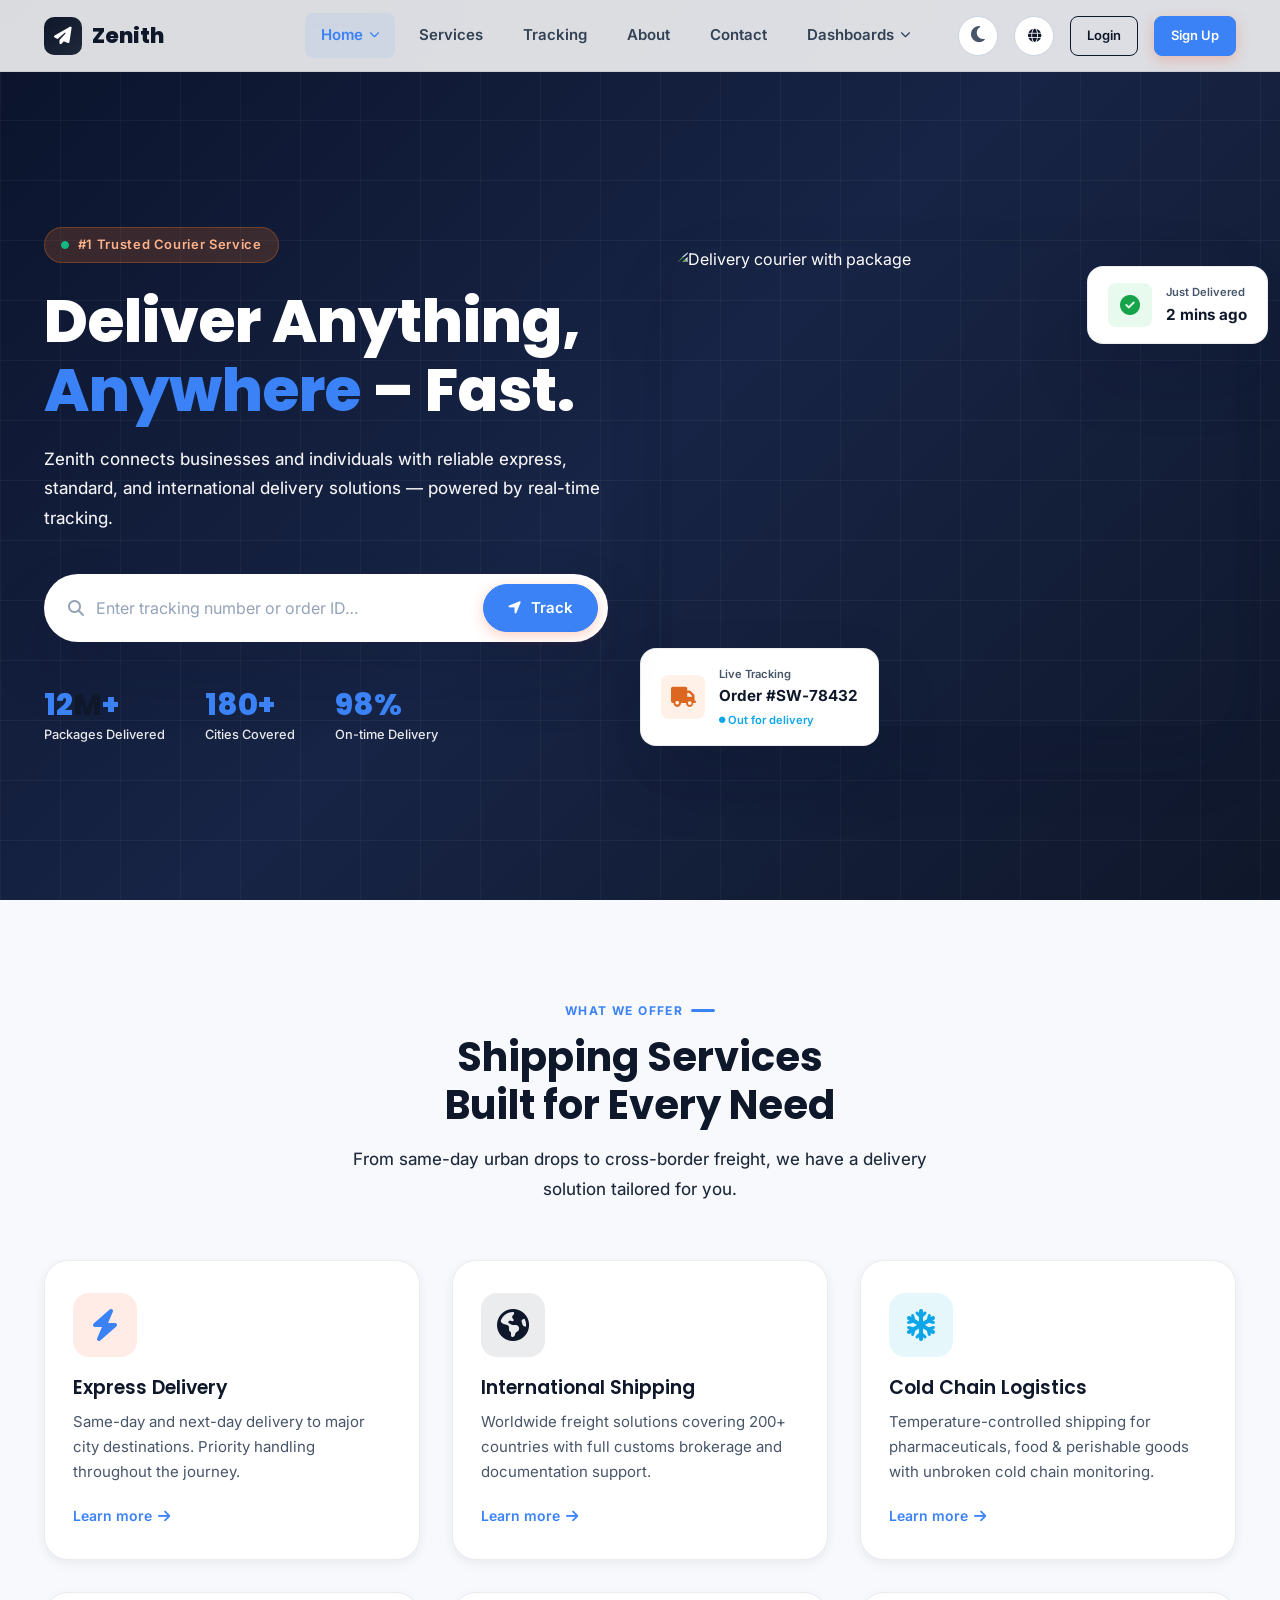
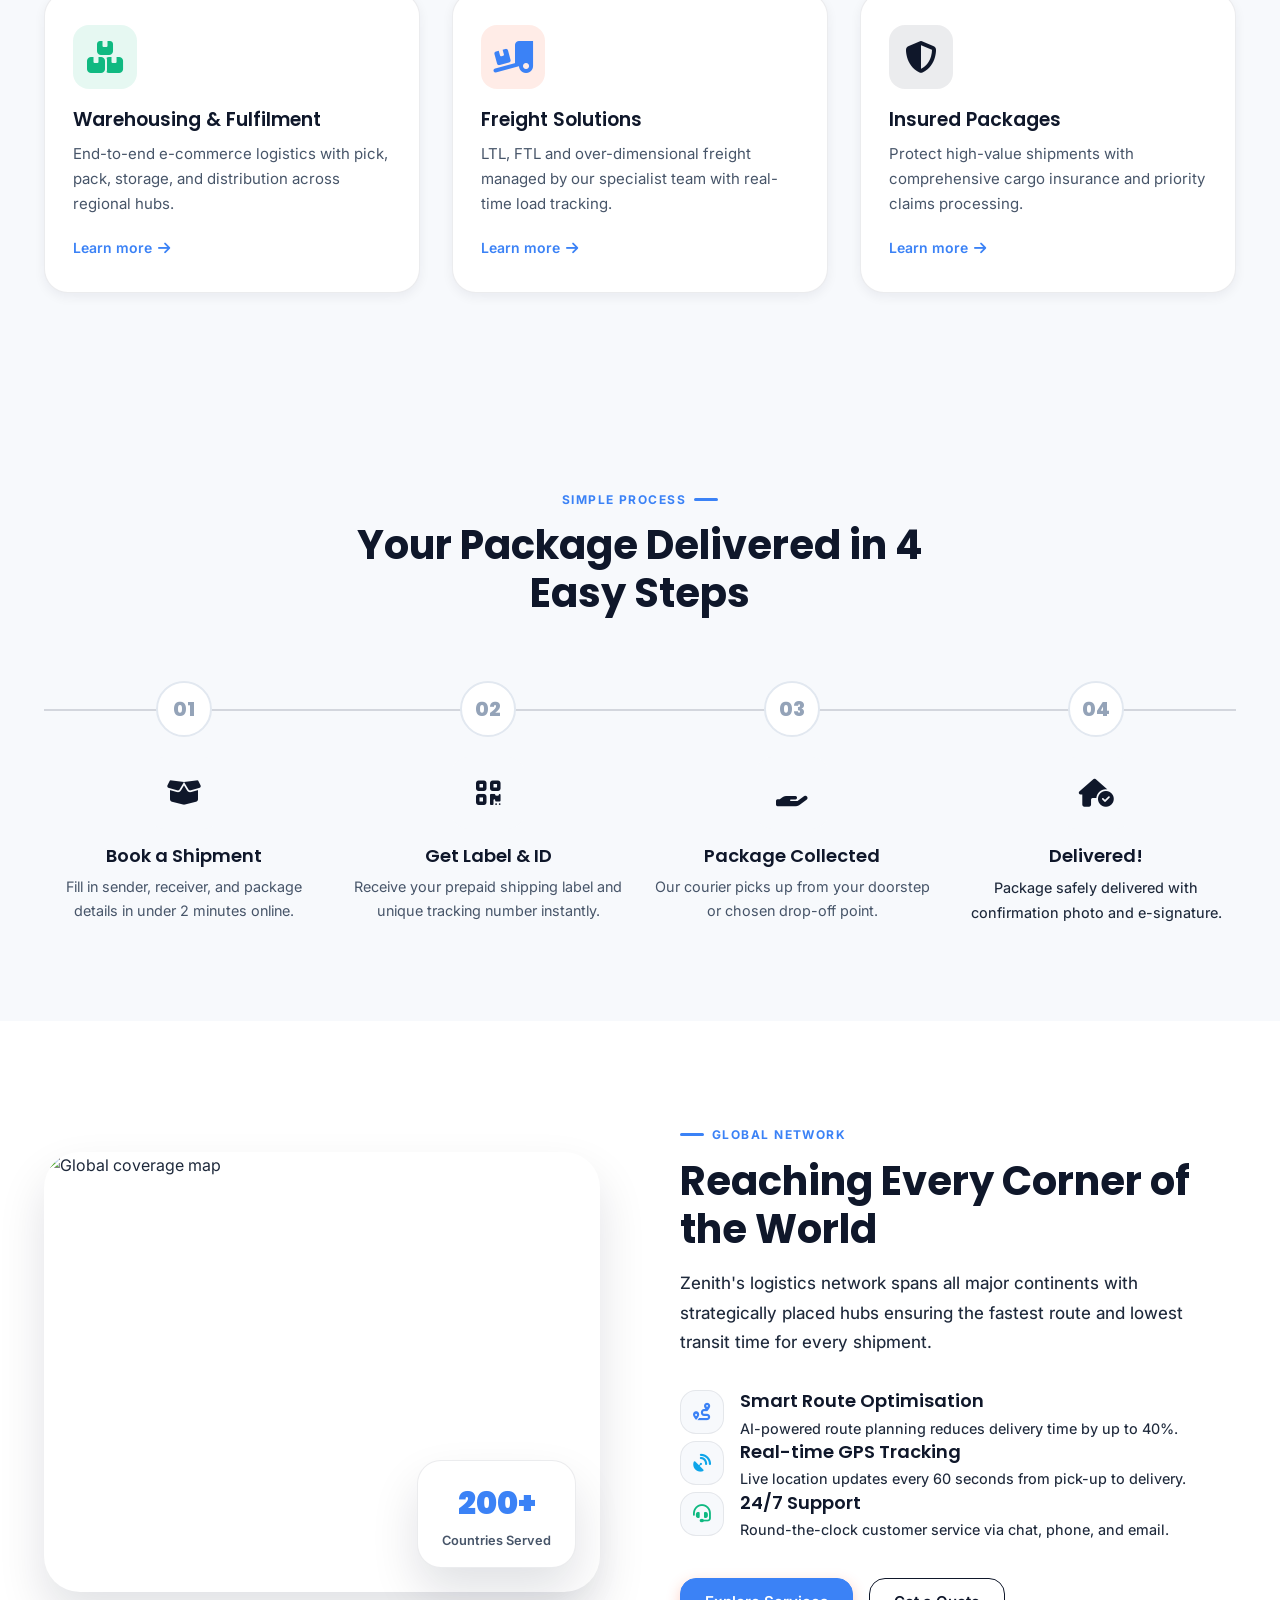
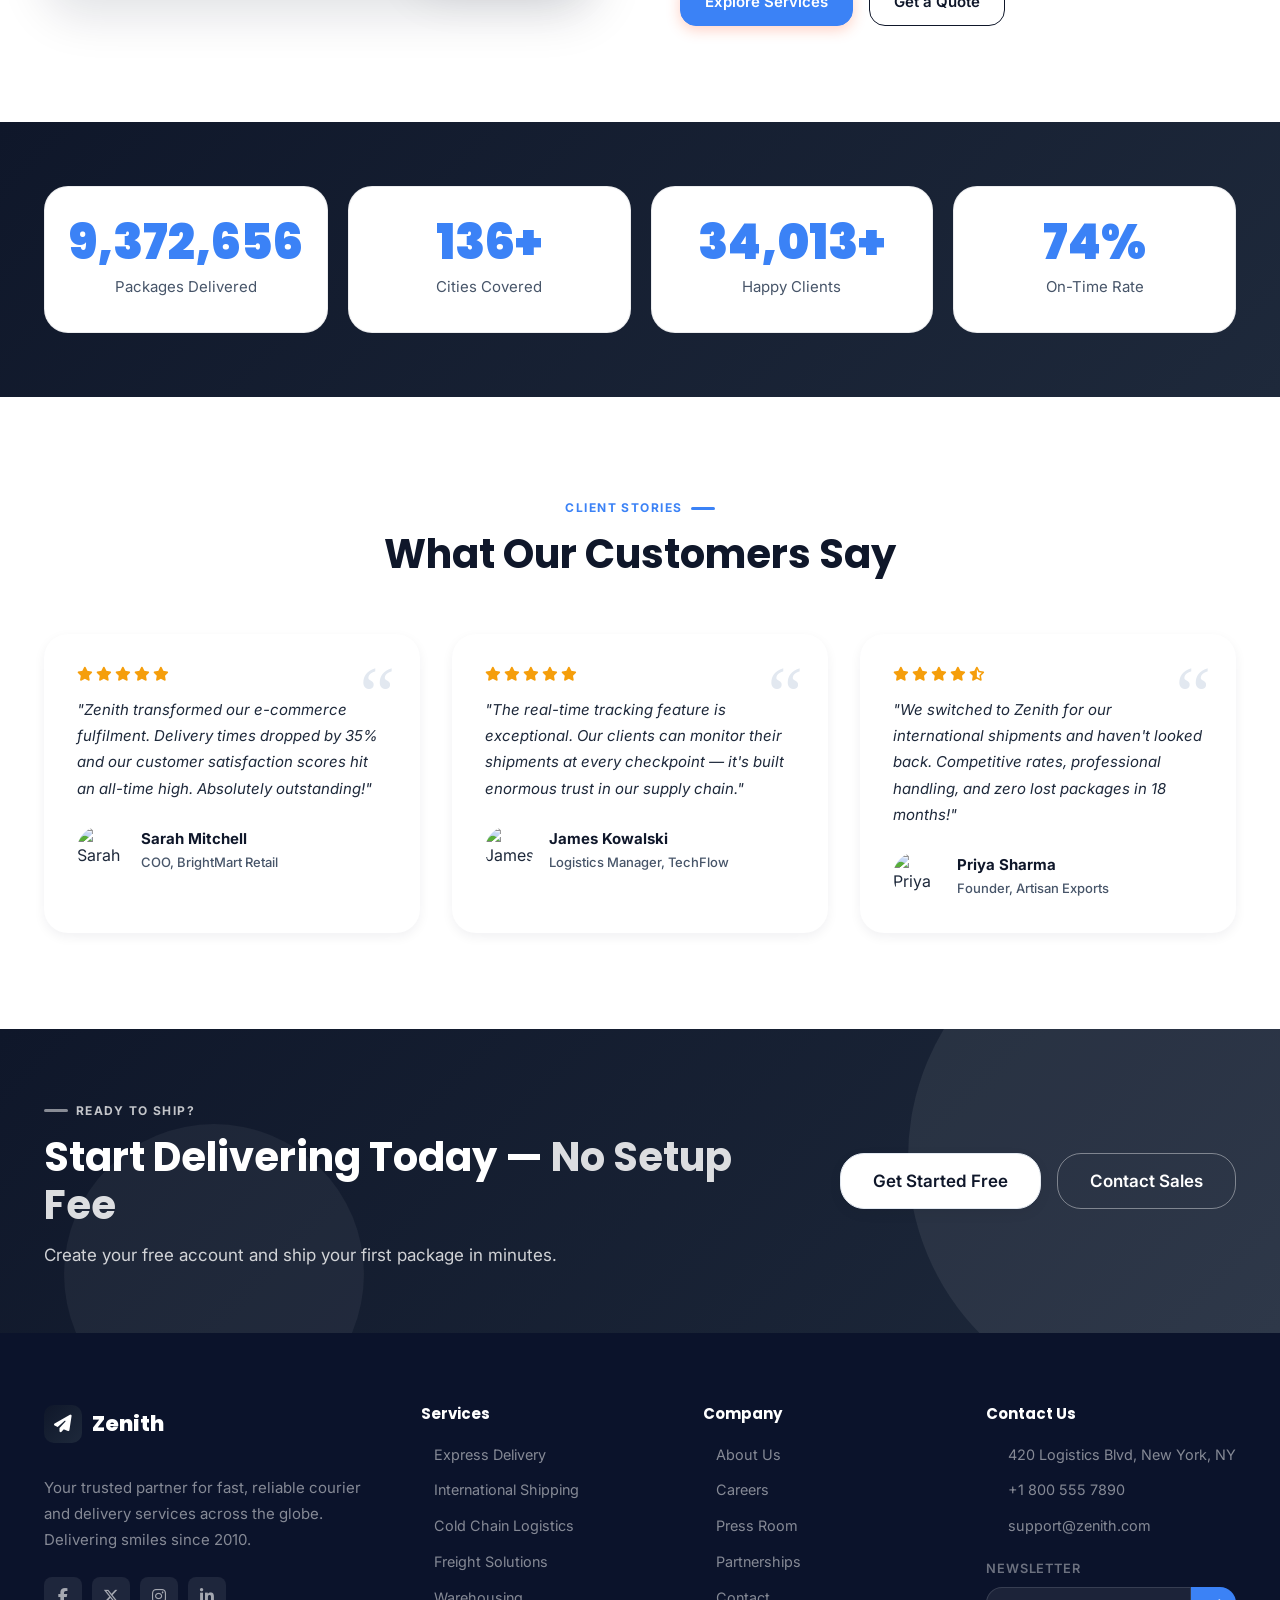
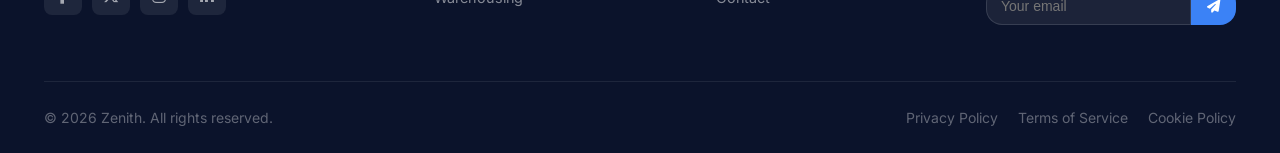
==== index.html @ 0083c845 "Initial commit: courier and delivery service website" ====
<!DOCTYPE html>
<html lang="en" dir="ltr">
<head>
  <meta charset="UTF-8" />
  <meta name="viewport" content="width=device-width, initial-scale=1.0" />
  <title>Zenith – Courier & Delivery Service</title>
  <meta name="description" content="Fast, reliable courier and delivery services worldwide. Track your shipment in real time." />
  <link rel="icon" href="favicon.svg" type="image/svg+xml" />
  <!-- Font Awesome -->
  <link rel="stylesheet" href="https://cdnjs.cloudflare.com/ajax/libs/font-awesome/6.5.0/css/all.min.css" />
  <!-- Styles -->
  <link rel="stylesheet" href="css/style.css" />
</head>
<body>

<!-- ═══════════════════════════════════════════════════════
     NAVBAR
════════════════════════════════════════════════════════ -->
<nav class="navbar" id="navbar">
  <div class="container nav-inner">

    <!-- Brand -->
    <a href="index.html" class="nav-brand">
      <div class="nav-brand-icon"><i class="fas fa-paper-plane"></i></div>
      Zenith
    </a>

    <!-- Desktop Menu -->
    <ul class="nav-menu">
      <!-- Home dropdown -->
      <li class="nav-item">
        <a href="index.html" class="nav-link active">
          Home <i class="fas fa-chevron-down chevron"></i>
        </a>
        <ul class="dropdown-menu">
          <li><a href="index.html"  class="dropdown-item"><i class="fas fa-home"></i> Home 1</a></li>
          <li><a href="index2.html" class="dropdown-item"><i class="fas fa-layer-group"></i> Home 2</a></li>
        </ul>
      </li>
      <li class="nav-item"><a href="services.html"  class="nav-link">Services</a></li>
      <li class="nav-item"><a href="tracking.html"  class="nav-link">Tracking</a></li>
      <li class="nav-item"><a href="about.html"     class="nav-link">About</a></li>
      <li class="nav-item"><a href="contact.html"   class="nav-link">Contact</a></li>
      <!-- Dashboards dropdown -->
      <li class="nav-item">
        <a href="#" class="nav-link">
          Dashboards <i class="fas fa-chevron-down chevron"></i>
        </a>
        <ul class="dropdown-menu">
          <li><a href="dashboard-user.html"  class="dropdown-item"><i class="fas fa-user-circle"></i> User Dashboard</a></li>
          <li><a href="dashboard-admin.html" class="dropdown-item"><i class="fas fa-shield-halved"></i> Admin Dashboard</a></li>
        </ul>
      </li>
    </ul>

    <!-- Actions -->
    <div class="nav-actions">
      <button class="theme-toggle" id="themeToggle" aria-label="Toggle Theme">
        <i class="fas fa-moon"></i>
      </button>
      <button class="rtl-toggle" >
        <i class="fas fa-globe"></i>
      </button>
      <a href="login.html"  class="btn btn-outline-primary btn-sm">Login</a>
      <a href="signup.html" class="btn btn-primary btn-sm">Sign Up</a>
      <!-- Hamburger -->
      <button class="hamburger" id="hamburger" aria-label="Menu">
        <span></span><span></span><span></span>
      </button>
    </div>

  </div>
</nav>

<!-- Mobile Nav -->
<div class="nav-mobile" id="mobileNav">
  <a href="#" class="mobile-nav-link" data-dropdown="#mob-drop-home">Home <span class="chevron-m">▾</span></a>
  <div id="mob-drop-home" class="mobile-dropdown">
    <a href="index.html"  class="mobile-dropdown-item"><i class="fas fa-home"></i> Home 1</a>
    <a href="index2.html" class="mobile-dropdown-item"><i class="fas fa-layer-group"></i> Home 2</a>
  </div>
  <a href="services.html"  class="mobile-nav-link">Services</a>
  <a href="tracking.html"  class="mobile-nav-link">Tracking</a>
  <a href="about.html"     class="mobile-nav-link">About</a>
  <a href="contact.html"   class="mobile-nav-link">Contact</a>
  <a href="#" class="mobile-nav-link" data-dropdown="#mob-drop-dash">Dashboards <span class="chevron-m">▾</span></a>
  <div id="mob-drop-dash" class="mobile-dropdown">
    <a href="dashboard-user.html"  class="mobile-dropdown-item"><i class="fas fa-user-circle"></i> User Dashboard</a>
    <a href="dashboard-admin.html" class="mobile-dropdown-item"><i class="fas fa-shield-halved"></i> Admin Dashboard</a>
  </div>
  <div style="display:flex;gap:12px;padding-top:24px;">
    <a href="login.html"  class="btn btn-outline-primary" style="flex:1;text-align:center;">Login</a>
    <a href="signup.html" class="btn btn-primary" style="flex:1;text-align:center;">Sign Up</a>
  </div>
</div>

<!-- ═══════════════════════════════════════════════════════
     HERO – HOME 1
════════════════════════════════════════════════════════ -->
<section class="hero-1" id="hero">
  <div class="hero-1-grid"></div>
  <div class="container hero-1-container">

    <!-- Left Content -->
    <div class="hero-1-content">
      <div class="hero-1-label fade-in">
        <i class="fas fa-circle" style="color:var(--clr-success);font-size:.5rem;"></i>
        #1 Trusted Courier Service
      </div>
      <h1 class="fade-in delay-100">
        Deliver Anything,<br>
        <span class="highlight">Anywhere</span> – Fast.
      </h1>
      <p class="hero-1-desc fade-in delay-200">
        Zenith connects businesses and individuals with reliable express, standard, and international delivery solutions — powered by real-time tracking.
      </p>

      <!-- Tracking Bar -->
      <form class="tracking-bar fade-in delay-300" id="hero-tracking-form">
        <i class="fas fa-search" style="color:var(--clr-gray-400);flex-shrink:0;"></i>
        <input type="text" placeholder="Enter tracking number or order ID…" />
        <button type="submit" class="btn btn-primary">
          <i class="fas fa-location-arrow"></i> Track
        </button>
      </form>

      <!-- Stats -->
      <div class="hero-stats fade-in delay-400">
        <div class="hero-stat-item">
          <div class="stat-num"><span data-count="12">0</span>M<span>+</span></div>
          <div class="stat-lbl" style="color:rgba(255,255,255,.9);">Packages Delivered</div>
        </div>
        <div class="hero-stat-item">
          <div class="stat-num"><span data-count="180">0</span><span>+</span></div>
          <div class="stat-lbl" style="color:rgba(255,255,255,.9);">Cities Covered</div>
        </div>
        <div class="hero-stat-item">
          <div class="stat-num"><span data-count="98">0</span><span>%</span></div>
          <div class="stat-lbl" style="color:rgba(255,255,255,.9);">On-time Delivery</div>
        </div>
      </div>
    </div>

    <!-- Right Media -->
    <div class="hero-1-media fade-in-right delay-200" style="position:relative;">
      <div class="hero-1-img">
        <img src="https://images.unsplash.com/photo-1586528116311-ad8dd3c8310d?w=800&auto=format&q=80" alt="Delivery courier with package" loading="eager" />
      </div>
      <!-- Float card 1 -->
      <div class="hero-float-card hero-float-card-1">
        <div class="float-icon float-icon-orange"><i class="fas fa-truck"></i></div>
        <div>
          <div class="float-card-label">Live Tracking</div>
          <div class="float-card-value">Order #SW‑78432</div>
          <div style="font-size:.7rem;color:var(--clr-teal);margin-top:2px;font-weight:600;"><i class="fas fa-circle" style="font-size:.4rem;vertical-align:middle;"></i> Out for delivery</div>
        </div>
      </div>
      <!-- Float card 2 -->
      <div class="hero-float-card hero-float-card-2">
        <div class="float-icon float-icon-green"><i class="fas fa-check-circle"></i></div>
        <div>
          <div class="float-card-label">Just Delivered</div>
          <div class="float-card-value">2 mins ago</div>
        </div>
      </div>
    </div>

  </div>
</section>

<!-- ═══════════════════════════════════════════════════════
     OUR SERVICES
════════════════════════════════════════════════════════ -->
<section class="section services-section">
  <div class="container">
    <div class="section-header-center fade-in" style="margin-bottom:56px;">
      <span class="section-label">What We Offer</span>
      <h2 class="section-title">Shipping Services <br>Built for Every Need</h2>
      <p class="section-desc">From same-day urban drops to cross-border freight, we have a delivery solution tailored for you.</p>
    </div>

    <div class="grid-3" style="align-items:stretch;">
      <!-- Card 1 -->
      <div class="service-card fade-in delay-100">
        <div class="card-icon card-icon-accent"><i class="fas fa-bolt"></i></div>
        <h4>Express Delivery</h4>
        <p>Same-day and next-day delivery to major city destinations. Priority handling throughout the journey.</p>
        <a href="services.html" class="cta-link">Learn more <i class="fas fa-arrow-right"></i></a>
      </div>
      <!-- Card 2 -->
      <div class="service-card fade-in delay-200">
        <div class="card-icon card-icon-primary"><i class="fas fa-globe-americas"></i></div>
        <h4>International Shipping</h4>
        <p>Worldwide freight solutions covering 200+ countries with full customs brokerage and documentation support.</p>
        <a href="services.html" class="cta-link">Learn more <i class="fas fa-arrow-right"></i></a>
      </div>
      <!-- Card 3 -->
      <div class="service-card fade-in delay-300">
        <div class="card-icon card-icon-teal"><i class="fas fa-snowflake"></i></div>
        <h4>Cold Chain Logistics</h4>
        <p>Temperature-controlled shipping for pharmaceuticals, food & perishable goods with unbroken cold chain monitoring.</p>
        <a href="services.html" class="cta-link">Learn more <i class="fas fa-arrow-right"></i></a>
      </div>
      <!-- Card 4 -->
      <div class="service-card fade-in delay-100">
        <div class="card-icon card-icon-success"><i class="fas fa-boxes-stacked"></i></div>
        <h4>Warehousing & Fulfilment</h4>
        <p>End-to-end e-commerce logistics with pick, pack, storage, and distribution across regional hubs.</p>
        <a href="services.html" class="cta-link">Learn more <i class="fas fa-arrow-right"></i></a>
      </div>
      <!-- Card 5 -->
      <div class="service-card fade-in delay-200">
        <div class="card-icon card-icon-accent"><i class="fas fa-truck-ramp-box"></i></div>
        <h4>Freight Solutions</h4>
        <p>LTL, FTL and over-dimensional freight managed by our specialist team with real-time load tracking.</p>
        <a href="services.html" class="cta-link">Learn more <i class="fas fa-arrow-right"></i></a>
      </div>
      <!-- Card 6 -->
      <div class="service-card fade-in delay-300">
        <div class="card-icon card-icon-primary"><i class="fas fa-shield-halved"></i></div>
        <h4>Insured Packages</h4>
        <p>Protect high-value shipments with comprehensive cargo insurance and priority claims processing.</p>
        <a href="services.html" class="cta-link">Learn more <i class="fas fa-arrow-right"></i></a>
      </div>
    </div>
  </div>
</section>

<!-- ═══════════════════════════════════════════════════════
     HOW IT WORKS
════════════════════════════════════════════════════════ -->
<section class="section how-it-works bg-light">
  <div class="container">
    <div class="section-header-center fade-in" style="margin-bottom:64px;">
      <span class="section-label">Simple Process</span>
      <h2 class="section-title">Your Package Delivered in 4 Easy Steps</h2>
    </div>

    <div class="grid-4 steps-wrapper">
      <div class="step-item text-center fade-in delay-100">
        <div class="step-number">01</div>
        <div class="step-icon-wrap"><i class="fas fa-box-open"></i></div>
        <h5 style="margin-bottom:8px;">Book a Shipment</h5>
        <p style="font-size:.9rem;color:var(--clr-gray-600);">Fill in sender, receiver, and package details in under 2 minutes online.</p>
      </div>
      <div class="step-item text-center fade-in delay-200">
        <div class="step-number">02</div>
        <div class="step-icon-wrap"><i class="fas fa-qrcode"></i></div>
        <h5 style="margin-bottom:8px;">Get Label & ID</h5>
        <p style="font-size:.9rem;color:var(--clr-gray-600);">Receive your prepaid shipping label and unique tracking number instantly.</p>
      </div>
      <div class="step-item text-center fade-in delay-300">
        <div class="step-number">03</div>
        <div class="step-icon-wrap"><i class="fas fa-hand-holding"></i></div>
        <h5 style="margin-bottom:8px;">Package Collected</h5>
        <p style="font-size:.9rem;color:var(--clr-gray-600);">Our courier picks up from your doorstep or chosen drop-off point.</p>
      </div>
      <div class="step-item text-center fade-in delay-400">
        <div class="step-number">04</div>
        <div class="step-icon-wrap"><i class="fas fa-house-circle-check"></i></div>
        <h5 style="margin-bottom:8px;color:var(--clr-primary);">Delivered!</h5>
        <p class="section-desc" style="font-size:.9rem;">Package safely delivered with confirmation photo and e-signature.</p>
      </div>
    </div>
  </div>
</section>

<!-- ═══════════════════════════════════════════════════════
     COVERAGE / WHY US
════════════════════════════════════════════════════════ -->
<section class="section coverage-section">
  <div class="container">
    <div class="coverage-grid">

      <!-- Left visual -->
      <div class="fade-in-left" style="position:relative;">
        <div style="border-radius:var(--radius-xl);overflow:hidden;box-shadow:var(--shadow-lg);">
          <img src="https://images.unsplash.com/photo-1580752300992-559f8e0734e0?w=700&auto=format&q=80" alt="Global coverage map" style="width:100%;height:440px;object-fit:cover;" />
        </div>
        <!-- Overlay badge -->
        <div style="position:absolute;bottom:24px;right:24px;background:var(--clr-bg-card);border:1px solid var(--clr-border);border-radius:var(--radius-lg);padding:16px 24px;box-shadow:var(--shadow-lg);text-align:center;">
          <div style="font-family:var(--font-heading);font-size:2rem;font-weight:900;color:var(--clr-accent);">200+</div>
          <div style="font-size:.8rem;color:var(--clr-gray-600);font-weight:600;">Countries Served</div>
        </div>
      </div>

      <!-- Right text -->
      <div class="fade-in-right">
        <span class="section-label">Global Network</span>
        <h2 class="section-title">Reaching Every Corner of the World</h2>
        <p class="section-desc" style="margin-bottom:32px;">Zenith's logistics network spans all major continents with strategically placed hubs ensuring the fastest route and lowest transit time for every shipment.</p>

          <div style="display:flex;gap:16px;align-items:flex-start;">
            <div style="width:44px;height:44px;border-radius:var(--radius-md);background:var(--clr-bg-alt);color:var(--clr-accent);display:flex;align-items:center;justify-content:center;font-size:1.1rem;flex-shrink:0;border:1px solid var(--clr-border);"><i class="fas fa-route"></i></div>
            <div><h5 style="margin-bottom:4px;color:var(--clr-primary);">Smart Route Optimisation</h5><p class="section-desc" style="font-size:.9rem;">AI-powered route planning reduces delivery time by up to 40%.</p></div>
          </div>
          <div style="display:flex;gap:16px;align-items:flex-start;">
            <div style="width:44px;height:44px;border-radius:var(--radius-md);background:var(--clr-bg-alt);color:var(--clr-teal);display:flex;align-items:center;justify-content:center;font-size:1.1rem;flex-shrink:0;border:1px solid var(--clr-border);"><i class="fas fa-satellite-dish"></i></div>
            <div><h5 style="margin-bottom:4px;color:var(--clr-primary);">Real-time GPS Tracking</h5><p class="section-desc" style="font-size:.9rem;">Live location updates every 60 seconds from pick-up to delivery.</p></div>
          </div>
          <div style="display:flex;gap:16px;align-items:flex-start;">
            <div style="width:44px;height:44px;border-radius:var(--radius-md);background:var(--clr-bg-alt);color:var(--clr-success);display:flex;align-items:center;justify-content:center;font-size:1.1rem;flex-shrink:0;border:1px solid var(--clr-border);"><i class="fas fa-headset"></i></div>
            <div><h5 style="margin-bottom:4px;color:var(--clr-primary);">24/7 Support</h5><p class="section-desc" style="font-size:.9rem;">Round-the-clock customer service via chat, phone, and email.</p></div>
        </div>

        <div style="margin-top:36px;display:flex;gap:16px;flex-wrap:wrap;">
          <a href="services.html" class="btn btn-primary">Explore Services</a>
          <a href="contact.html"  class="btn btn-outline-primary">Get a Quote</a>
        </div>
      </div>

    </div>
  </div>
</section>

<!-- ═══════════════════════════════════════════════════════
     STATISTICS COUNTER
════════════════════════════════════════════════════════ -->
<section class="section-sm stats-section">
  <div class="container" style="position:relative;z-index:1;">
    <div class="grid-4" style="gap:20px;">
      <div class="stat-card-dark fade-in delay-100">
        <div class="stat-num"><span class="counter" data-count="12400000">0</span></div>
        <div class="stat-lbl">Packages Delivered</div>
      </div>
      <div class="stat-card-dark fade-in delay-200">
        <div class="stat-num"><span class="counter" data-count="180">0</span><span style="color:var(--clr-accent);">+</span></div>
        <div class="stat-lbl">Cities Covered</div>
      </div>
      <div class="stat-card-dark fade-in delay-300">
        <div class="stat-num"><span class="counter" data-count="45000">0</span><span style="color:var(--clr-accent);">+</span></div>
        <div class="stat-lbl">Happy Clients</div>
      </div>
      <div class="stat-card-dark fade-in delay-400">
        <div class="stat-num"><span class="counter" data-count="98">0</span><span style="color:var(--clr-accent);">%</span></div>
        <div class="stat-lbl">On-Time Rate</div>
      </div>
    </div>
  </div>
</section>

<!-- ═══════════════════════════════════════════════════════
     TESTIMONIALS
════════════════════════════════════════════════════════ -->
<section class="section testimonials-section">
  <div class="container">
    <div class="section-header-center fade-in" style="margin-bottom:56px;">
      <span class="section-label">Client Stories</span>
      <h2 class="section-title">What Our Customers Say</h2>
    </div>

    <div class="grid-3" style="align-items:stretch;">
      <div class="testimonial-card fade-in delay-100">
        <div class="stars"><i class="fas fa-star"></i><i class="fas fa-star"></i><i class="fas fa-star"></i><i class="fas fa-star"></i><i class="fas fa-star"></i></div>
        <p class="testimonial-text">"Zenith transformed our e-commerce fulfilment. Delivery times dropped by 35% and our customer satisfaction scores hit an all-time high. Absolutely outstanding!"</p>
        <div class="testimonial-author">
          <img src="https://randomuser.me/api/portraits/women/44.jpg" alt="Sarah M." class="author-avatar" />
          <div>
            <div class="author-name">Sarah Mitchell</div>
            <div class="author-role">COO, BrightMart Retail</div>
          </div>
        </div>
      </div>
      <div class="testimonial-card fade-in delay-200">
        <div class="stars"><i class="fas fa-star"></i><i class="fas fa-star"></i><i class="fas fa-star"></i><i class="fas fa-star"></i><i class="fas fa-star"></i></div>
        <p class="testimonial-text">"The real-time tracking feature is exceptional. Our clients can monitor their shipments at every checkpoint — it's built enormous trust in our supply chain."</p>
        <div class="testimonial-author">
          <img src="https://randomuser.me/api/portraits/men/32.jpg" alt="James K." class="author-avatar" />
          <div>
            <div class="author-name">James Kowalski</div>
            <div class="author-role">Logistics Manager, TechFlow</div>
          </div>
        </div>
      </div>
      <div class="testimonial-card fade-in delay-300">
        <div class="stars"><i class="fas fa-star"></i><i class="fas fa-star"></i><i class="fas fa-star"></i><i class="fas fa-star"></i><i class="fas fa-star-half-stroke"></i></div>
        <p class="testimonial-text">"We switched to Zenith for our international shipments and haven't looked back. Competitive rates, professional handling, and zero lost packages in 18 months!"</p>
        <div class="testimonial-author">
          <img src="https://randomuser.me/api/portraits/women/68.jpg" alt="Priya S." class="author-avatar" />
          <div>
            <div class="author-name">Priya Sharma</div>
            <div class="author-role">Founder, Artisan Exports</div>
          </div>
        </div>
      </div>
    </div>
  </div>
</section>

<!-- ═══════════════════════════════════════════════════════
     CTA SECTION
════════════════════════════════════════════════════════ -->
<section class="section-sm cta-section">
  <div class="container">
    <div class="cta-inner">
      <div>
        <span class="section-label" style="color:rgba(255,255,255,.75);">Ready to Ship?</span>
        <h2 style="color:var(--clr-white);margin-bottom:12px;">Start Delivering Today — <span style="opacity:.85;">No Setup Fee</span></h2>
        <p style="color:rgba(255,255,255,.8);font-size:1.0625rem;">Create your free account and ship your first package in minutes.</p>
      </div>
      <div class="cta-btns">
        <a href="signup.html" class="btn btn-white btn-lg">Get Started Free</a>
        <a href="contact.html" class="btn btn-outline btn-lg">Contact Sales</a>
      </div>
    </div>
  </div>
</section>

<!-- ═══════════════════════════════════════════════════════
     FOOTER
════════════════════════════════════════════════════════ -->
<footer class="footer">
  <div class="container">
    <div class="footer-top">
      <!-- Brand -->
      <div>
        <a href="index.html" class="nav-brand footer-brand">
          <div class="nav-brand-icon"><i class="fas fa-paper-plane"></i></div>
          Zenith
        </a>
        <p class="footer-desc">Your trusted partner for fast, reliable courier and delivery services across the globe. Delivering smiles since 2010.</p>
        <div class="footer-socials">
          <a href="#" class="social-btn" aria-label="Facebook"><i class="fab fa-facebook-f"></i></a>
          <a href="#" class="social-btn" aria-label="Twitter/X"><i class="fab fa-x-twitter"></i></a>
          <a href="#" class="social-btn" aria-label="Instagram"><i class="fab fa-instagram"></i></a>
          <a href="#" class="social-btn" aria-label="LinkedIn"><i class="fab fa-linkedin-in"></i></a>
        </div>
      </div>
      <!-- Services -->
      <div>
        <h6 class="footer-col-title">Services</h6>
        <ul class="footer-links">
          <li><a href="services.html" class="footer-link"><i class="fas fa-chevron-right"></i> Express Delivery</a></li>
          <li><a href="services.html" class="footer-link"><i class="fas fa-chevron-right"></i> International Shipping</a></li>
          <li><a href="services.html" class="footer-link"><i class="fas fa-chevron-right"></i> Cold Chain Logistics</a></li>
          <li><a href="services.html" class="footer-link"><i class="fas fa-chevron-right"></i> Freight Solutions</a></li>
          <li><a href="services.html" class="footer-link"><i class="fas fa-chevron-right"></i> Warehousing</a></li>
        </ul>
      </div>
      <!-- Company -->
      <div>
        <h6 class="footer-col-title">Company</h6>
        <ul class="footer-links">
          <li><a href="about.html"   class="footer-link"><i class="fas fa-chevron-right"></i> About Us</a></li>
          <li><a href="#"            class="footer-link"><i class="fas fa-chevron-right"></i> Careers</a></li>
          <li><a href="#"            class="footer-link"><i class="fas fa-chevron-right"></i> Press Room</a></li>
          <li><a href="#"            class="footer-link"><i class="fas fa-chevron-right"></i> Partnerships</a></li>
          <li><a href="contact.html" class="footer-link"><i class="fas fa-chevron-right"></i> Contact</a></li>
        </ul>
      </div>
      <!-- Contact -->
      <div>
        <h6 class="footer-col-title">Contact Us</h6>
        <ul class="footer-links">
          <li class="footer-link" style="cursor:default;"><i class="fas fa-map-marker-alt" style="color:var(--clr-accent);width:16px;"></i> 420 Logistics Blvd, New York, NY</li>
          <li><a href="tel:+18005557890" class="footer-link"><i class="fas fa-phone" style="color:var(--clr-accent);width:16px;"></i> +1 800 555 7890</a></li>
          <li><a href="mailto:support@zenith.com" class="footer-link"><i class="fas fa-envelope" style="color:var(--clr-accent);width:16px;"></i> support@zenith.com</a></li>
        </ul>
        <!-- Newsletter -->
        <div style="margin-top:20px;">
          <div style="font-size:.8rem;color:rgba(255,255,255,.4);margin-bottom:8px;font-weight:600;text-transform:uppercase;letter-spacing:.07em;">Newsletter</div>
          <div style="display:flex;gap:0;">
            <input type="email" placeholder="Your email" style="flex:1;background:rgba(255,255,255,.07);border:1px solid rgba(255,255,255,.12);border-radius:var(--radius-md) 0 0 var(--radius-md);padding:10px 14px;color:var(--clr-white);font-size:.875rem;outline:none;" />
            <button style="background:var(--clr-accent);border:none;border-radius:0 var(--radius-md) var(--radius-md) 0;padding:10px 16px;color:var(--clr-white);cursor:pointer;"><i class="fas fa-paper-plane"></i></button>
          </div>
        </div>
      </div>
    </div>

    <!-- Footer Bottom -->
    <div class="footer-bottom">
      <p class="footer-copy">© 2026 Zenith. All rights reserved.</p>
      <div class="footer-bottom-links">
        <a href="#" class="footer-bottom-link">Privacy Policy</a>
        <a href="#" class="footer-bottom-link">Terms of Service</a>
        <a href="#" class="footer-bottom-link">Cookie Policy</a>
      </div>
    </div>
  </div>
</footer>

<!-- Scripts -->
<script src="js/main.js"></script>
</body>
</html>
---- css/style.css ----
/* ==========================================================
   SWIFTSHIP – Courier & Delivery Service  |  style.css
   Design System · Global Styles · Components
   ========================================================== */

/* ── 1. GOOGLE FONTS ───────────────────────────────────── */
@import url('https://fonts.googleapis.com/css2?family=Inter:wght@300;400;500;600;700;800;900&family=Poppins:wght@400;500;600;700;800&display=swap');

/* ── 2. CSS CUSTOM PROPERTIES ──────────────────────────── */
:root {
  /* Brand colours */
  --clr-primary: #0F172A;
  --clr-primary-light: #1E293B;
  --clr-accent: #3B82F6;
  --clr-accent-dark: #2563EB;
  --clr-teal: #0EA5E9;
  --clr-success: #10B981;
  --clr-warning: #F59E0B;
  --clr-danger: #EF4444;

  /* Theme-aware Neutrals */
  --clr-white: #FFFFFF;
  --clr-bg-main: #FFFFFF;
  --clr-bg-alt: #F7F9FC;
  --clr-bg-card: #FFFFFF;
  --clr-bg-nav: rgba(255, 255, 255, 0.85);
  
  --clr-gray-50: #F0F3F9;
  --clr-gray-100: #E2E8F0;
  --clr-gray-200: #CBD5E1;
  --clr-gray-300: #B2BDCD;
  --clr-gray-400: #94A3B8;
  --clr-gray-500: #64748B;
  --clr-gray-600: #475569;
  --clr-gray-700: #334155;
  --clr-gray-800: #1E293B;
  --clr-gray-900: #0F172A;
  --clr-dark: #0B132B;
  
  --clr-border: rgba(11, 19, 43, 0.08); /* Increased for better contrast */
  --clr-border-strong: rgba(11, 19, 43, 0.15);

  /* Typography */
  --font-body: 'Inter', sans-serif;
  --font-heading: 'Poppins', sans-serif;

  /* Sizing */
  --radius-sm: 8px;
  --radius-md: 16px;
  --radius-lg: 24px;
  --radius-xl: 36px;
  --radius-pill: 100px;

  /* Premium Shadows */
  --shadow-xs: 0 2px 4px rgba(11, 19, 43, 0.04);
  --shadow-sm: 0 4px 12px rgba(11, 19, 43, 0.06);
  --shadow-md: 0 12px 32px rgba(11, 19, 43, 0.08);
  --shadow-lg: 0 24px 48px rgba(11, 19, 43, 0.12);
  --shadow-xl: 0 32px 64px rgba(11, 19, 43, 0.16);

  /* Transitions */
  --trans-fast: 200ms cubic-bezier(0.16, 1, 0.3, 1);
  --trans-base: 350ms cubic-bezier(0.16, 1, 0.3, 1);
  --trans-slow: 500ms cubic-bezier(0.16, 1, 0.3, 1);

  /* Layout */
  --nav-h: 72px;
  --sidebar-w: 280px;

  /* Footer (Always Dark) */
  --clr-footer-bg: #0B132B;
}

/* Dark-mode palette override */
[data-theme="dark"] {
  --clr-bg-main: #0B132B;
  --clr-bg-alt: #0F172A;
  --clr-bg-card: #1E293B;
  --clr-bg-nav: rgba(11, 19, 43, 0.85);

  --clr-gray-50: #1E293B;
  --clr-gray-100: #334155;
  --clr-gray-200: #475569;
  --clr-gray-300: #64748B;
  --clr-gray-400: #94A3B8;
  --clr-gray-500: #CBD5E1;
  --clr-gray-600: #E2E8F0;
  --clr-gray-700: #F1F5F9;
  --clr-gray-800: #F8FAFC;
  --clr-gray-900: #FFFFFF;
  --clr-dark: #F8FAFC;
  
  --clr-primary: #F1F5F9;
  --clr-primary-light: #E2E8F0;
  
  --clr-border: rgba(255, 255, 255, 0.08);
  --clr-border-strong: rgba(255, 255, 255, 0.12);

  --shadow-xs: 0 2px 4px rgba(0, 0, 0, 0.2);
  --shadow-sm: 0 4px 12px rgba(0, 0, 0, 0.25);
  --shadow-md: 0 12px 32px rgba(0, 0, 0, 0.3);
  --shadow-lg: 0 24px 48px rgba(0, 0, 0, 0.4);
  --shadow-xl: 0 32px 64px rgba(0, 0, 0, 0.5);

  --clr-footer-bg: #020617;
}

/* ── THEME TOGGLE ───────────────────────────────────────── */
.theme-toggle {
  display: flex;
  align-items: center;
  justify-content: center;
  width: 40px;
  height: 40px;
  border-radius: 50%;
  border: 1.5px solid var(--clr-gray-200);
  background: var(--clr-bg-card);
  color: var(--clr-gray-600);
  cursor: pointer;
  transition: all var(--trans-base);
  position: relative;
  overflow: hidden;
}

.theme-toggle:hover {
  border-color: var(--clr-accent);
  color: var(--clr-accent);
  transform: rotate(15deg) scale(1.1);
}

.theme-toggle i {
  font-size: 1.15rem;
  transition: transform var(--trans-slow);
}

[data-theme="dark"] .theme-toggle {
  border-color: var(--clr-gray-100);
  background: var(--clr-gray-50);
  color: var(--clr-warning);
}

[data-theme="dark"] .theme-toggle i {
  transform: rotate(360deg);
}

[data-theme="dark"] .theme-toggle .fa-moon::before {
  content: "\f185"; /* fa-sun */
}

/* ── 3. RESET / BASE ────────────────────────────────────── */
*,
*::before,
*::after {
  box-sizing: border-box;
  margin: 0;
  padding: 0;
}

html {
  scroll-behavior: smooth;
  font-size: 16px;
}

body {
  font-family: var(--font-body);
  color: var(--clr-gray-800);
  background: var(--clr-bg-main);
  line-height: 1.65;
  overflow-x: hidden;
  width: 100%;
}

/* RTL Support */
[dir="rtl"] {
  direction: rtl;
  text-align: right;
}

[dir="rtl"] .ms-auto {
  margin-left: 0 !important;
  margin-right: auto !important;
}

[dir="rtl"] .me-auto {
  margin-right: 0 !important;
  margin-left: auto !important;
}

img {
  max-width: 100%;
  height: auto;
  display: block;
}

a {
  text-decoration: none;
  color: inherit;
}

ul {
  list-style: none;
}

button {
  cursor: pointer;
  border: none;
  background: none;
}

/* ── 4. TYPOGRAPHY SCALE ────────────────────────────────── */
h1,
h2,
h3,
h4,
h5,
h6 {
  font-family: var(--font-heading);
  font-weight: 700;
  line-height: 1.2;
  color: var(--clr-primary);
  margin-top: 0;
}

h1 {
  font-size: clamp(2.25rem, 5vw, 3.5rem);
  font-weight: 800;
}

h2 {
  font-size: clamp(1.75rem, 4vw, 2.5rem);
  font-weight: 700;
}

h3 {
  font-size: clamp(1.4rem, 3vw, 1.875rem);
  font-weight: 700;
}

h4 {
  font-size: 1.25rem;
  font-weight: 600;
}

h5 {
  font-size: 1.125rem;
  font-weight: 600;
}

h6 {
  font-size: 1rem;
  font-weight: 600;
}

.text-accent {
  color: var(--clr-accent) !important;
}

.text-primary {
  color: var(--clr-primary) !important;
}

.text-teal {
  color: var(--clr-teal) !important;
}

.text-muted {
  color: var(--clr-gray-500) !important; /* Standardized for better contrast */
}

.section-label {
  display: inline-flex;
  align-items: center;
  gap: 8px;
  font-size: .75rem;
  font-weight: 700;
  letter-spacing: .12em;
  text-transform: uppercase;
  color: var(--clr-accent);
  margin-bottom: 12px;
}

.section-label::before {
  content: '';
  display: inline-block;
  width: 24px;
  height: 3px;
  background: var(--clr-accent);
  border-radius: 2px;
}

[dir="rtl"] .section-label::before {
  order: 1;
}

/* ── 5. LAYOUT UTILITIES ────────────────────────────────── */
.container {
  width: 100%;
  max-width: 1240px;
  margin-inline: auto;
  padding-inline: 24px;
}

.section {
  padding-block: 96px;
  background: var(--clr-bg-main);
  transition: background var(--trans-base);
}

.section-sm {
  padding-block: 64px;
  background: var(--clr-bg-main);
  transition: background var(--trans-base);
}

.grid-2 {
  display: grid;
  grid-template-columns: repeat(2, 1fr);
  gap: 32px;
}

.bg-light {
  background: var(--clr-bg-alt);
}

.grid-3 {
  display: grid;
  grid-template-columns: repeat(3, 1fr);
  gap: 32px;
}

@media (max-width: 991px) {
  .grid-3 {
    grid-template-columns: repeat(2, 1fr);
  }
}

@media (max-width: 767px) {
  .grid-3 {
    grid-template-columns: 1fr;
    gap: 24px;
  }
}

.grid-4 {
  display: grid;
  grid-template-columns: repeat(4, 1fr);
  gap: 24px;
}

@media (max-width: 991px) {
  .grid-4 {
    grid-template-columns: repeat(2, 1fr);
  }
}

@media (max-width: 576px) {
  .grid-4 {
    grid-template-columns: 1fr;
    gap: 20px;
  }
}

.flex {
  display: flex;
}

.flex-center {
  display: flex;
  align-items: center;
  justify-content: center;
}

.flex-between {
  display: flex;
  align-items: center;
  justify-content: space-between;
}

.flex-col {
  flex-direction: column;
}

.gap-8 {
  gap: 8px;
}

.gap-16 {
  gap: 16px;
}

.gap-24 {
  gap: 24px;
}

.gap-32 {
  gap: 32px;
}

/* ── 6. BUTTONS ─────────────────────────────────────────── */
.btn {
  display: inline-flex;
  align-items: center;
  justify-content: center;
  text-align: center;
  gap: 10px;
  height: 48px; /* Standard Height */
  padding: 0 24px;
  border-radius: var(--radius-md); /* Standard Radius */
  font-family: var(--font-body);
  font-size: .9375rem;
  font-weight: 600;
  transition: all var(--trans-base);
  white-space: nowrap;
  border: 1.5px solid transparent;
  cursor: pointer;
  user-select: none;
}

.btn-sm {
  height: 40px; /* Standardized */
  padding: 0 16px;
  font-size: .8125rem;
  border-radius: var(--radius-sm);
}

.btn-lg {
  height: 56px; /* Standardized */
  padding: 0 32px;
  font-size: 1.0625rem;
  border-radius: var(--radius-lg);
}

.btn-icon {
  padding: 12px;
  border-radius: 50%;
}

.btn-primary {
  background: var(--clr-accent);
  color: var(--clr-white);
  border-color: var(--clr-accent);
  box-shadow: 0 4px 14px rgba(255, 74, 28, 0.25);
}

.btn-primary:hover {
  background: var(--clr-accent-dark);
  border-color: var(--clr-accent-dark);
  transform: translateY(-2px);
  box-shadow: 0 8px 24px rgba(255, 74, 28, 0.4);
}

.btn-primary:active {
  transform: translateY(0); /* Premium tactile feedback */
  background: #C2410C; /* Darker fixed accent for high-contrast pressed state */
  box-shadow: 0 4px 10px rgba(11, 19, 43, 0.2);
}

.btn-secondary {
  background: var(--clr-primary);
  color: var(--clr-white);
  border-color: var(--clr-primary);
  box-shadow: 0 4px 14px rgba(11, 19, 43, 0.2);
}

.btn-secondary:hover {
  background: var(--clr-primary-light);
  border-color: var(--clr-primary-light);
  transform: translateY(-2px);
  box-shadow: 0 8px 24px rgba(11, 19, 43, 0.35);
}

.btn-secondary:active {
  transform: translateY(0);
  background: #0B132B;
  box-shadow: 0 4px 10px rgba(11, 19, 43, 0.2);
}

.btn-outline {
  background: transparent;
  color: var(--clr-white);
  border-color: rgba(255, 255, 255, .5);
}

.btn-outline:hover {
  background: var(--clr-white);
  color: #0F172A; /* Force high-contrast dark text on white hover background, even in dark mode */
  border-color: var(--clr-white);
  box-shadow: 0 8px 24px rgba(255, 255, 255, 0.2);
  transform: translateY(-2px);
}

.btn-outline-primary {
  background: transparent;
  color: var(--clr-primary);
  border-color: var(--clr-primary);
}

.btn-outline-primary:hover {
  background: var(--clr-primary);
  color: var(--clr-white);
  box-shadow: 0 8px 24px rgba(11, 19, 43, 0.15);
  transform: translateY(-2px);
}

.btn-outline-primary:active {
  transform: translateY(0);
  background: #0B132B; /* Darker navy for high-contrast pressed state */
  color: var(--clr-white);
}

.btn-ghost {
  background: transparent;
  color: var(--clr-accent);
  border-color: transparent;
  padding-left: 0;
  padding-right: 0;
}

.btn-ghost:hover {
  color: var(--clr-accent-dark);
  gap: 12px;
}

.btn-white {
  background: var(--clr-white);
  color: #0F172A; /* Force fixed high-contrast dark text on white buttons */
  border: 1.5px solid var(--clr-gray-100);
  box-shadow: 0 4px 14px rgba(0, 0, 0, 0.05);
}

[data-theme="dark"] .btn-white {
  background: var(--clr-bg-card);
  color: var(--clr-white);
  border-color: var(--clr-border-strong);
}

.btn-white:hover {
  background: var(--clr-off-white);
  transform: translateY(-2px);
  box-shadow: var(--shadow-md);
}

.btn-white:active {
  transform: translateY(0);
  background: #E2E8F0; /* Slightly darker light gray for active state */
  color: #0F172A; /* Retain dark primary text for absolute contrast */
}

/* ── 7. CARDS ───────────────────────────────────────────── */
.card {
  background: var(--clr-bg-card);
  border-radius: var(--radius-lg);
  box-shadow: var(--shadow-sm);
  overflow: hidden;
  transition: all var(--trans-base);
  border: 1px solid var(--clr-border);
}

.card:hover {
  transform: translateY(-4px) scale(1.01);
  box-shadow: var(--shadow-xl);
  border-color: var(--clr-border-strong);
}

.card-body {
  padding: 28px;
}

.card-icon {
  width: 56px;
  height: 56px;
  border-radius: var(--radius-md);
  display: flex;
  align-items: center;
  justify-content: center;
  font-size: 1.5rem;
  margin-bottom: 20px;
}

.card-icon-primary {
  background: rgba(11, 19, 43, 0.08);
  color: var(--clr-primary);
}

.card-icon-accent {
  background: rgba(255, 74, 28, 0.1);
  color: var(--clr-accent);
}

.card-icon-teal {
  background: rgba(0, 180, 216, 0.1);
  color: var(--clr-teal);
}

.card-icon-success {
  background: rgba(16, 185, 129, 0.1);
  color: var(--clr-success);
}

/* ── 8. BADGES / TAGS ───────────────────────────────────── */
.badge {
  display: inline-flex;
  align-items: center;
  gap: 5px;
  padding: 4px 12px;
  border-radius: var(--radius-pill);
  font-size: .75rem;
  font-weight: 600;
}

.badge-primary {
  background: rgba(11, 37, 69, .1);
  color: var(--clr-primary);
}

.badge-accent {
  background: rgba(249, 115, 22, .12);
  color: var(--clr-accent);
}

.badge-success {
  background: rgba(34, 197, 94, .12);
  color: var(--clr-success);
}

.badge-warning {
  background: rgba(250, 204, 21, .18);
  color: #92400e;
}

.badge-danger {
  background: rgba(239, 68, 68, .1);
  color: var(--clr-danger);
}

.badge-teal {
  background: rgba(6, 182, 212, .1);
  color: var(--clr-teal);
}

/* ── 9. FORMS ───────────────────────────────────────────── */
.form-group {
  margin-bottom: 20px;
}

.form-label {
  display: block;
  font-size: .875rem;
  font-weight: 600;
  color: var(--clr-gray-800);
  margin-bottom: 8px;
}

.form-control {
  width: 100%;
  padding: 12px 16px;
  border: 1.5px solid var(--clr-gray-200);
  border-radius: var(--radius-md);
  font-family: var(--font-body);
  font-size: .9375rem;
  color: var(--clr-gray-800);
  background: var(--clr-bg-card);
  transition: border-color var(--trans-fast), box-shadow var(--trans-fast);
  outline: none;
}

.form-control:focus {
  border-color: var(--clr-accent);
  box-shadow: 0 0 0 3px rgba(249, 115, 22, .15);
}

.form-control::placeholder {
  color: var(--clr-gray-400);
}

select.form-control {
  appearance: none;
  background-image: url("data:image/svg+xml,%3Csvg xmlns='http://www.w3.org/2000/svg' width='12' height='8'%3E%3Cpath d='M1 1l5 5 5-5' stroke='%2394A3B8' stroke-width='1.5' fill='none' stroke-linecap='round'/%3E%3C/svg%3E");
  background-repeat: no-repeat;
  background-position: right 14px center;
  padding-right: 40px;
}

/* ── 10. NAVBAR ─────────────────────────────────────────── */
.navbar {
  position: fixed;
  top: 0;
  left: 0;
  right: 0;
  width: 100%;
  z-index: 1000;
  height: var(--nav-h);
  background: var(--clr-bg-nav);
  backdrop-filter: blur(16px);
  -webkit-backdrop-filter: blur(16px);
  border-bottom: 1px solid var(--clr-border);
  transition: box-shadow var(--trans-base), background var(--trans-base), padding var(--trans-base);
}

.navbar.scrolled {
  box-shadow: var(--shadow-md);
  background: var(--clr-bg-nav);
  border-bottom: 1px solid var(--clr-border-strong);
}

.nav-inner {
  display: flex;
  align-items: center;
  height: 100%;
  gap: 32px;
}

.nav-brand {
  display: flex;
  align-items: center;
  gap: 10px;
  font-family: var(--font-heading);
  font-size: 1.35rem;
  font-weight: 800;
  color: var(--clr-primary);
  white-space: nowrap;
  flex-shrink: 0;
}

.nav-brand .brand-dot {
  color: var(--clr-accent);
}

.nav-brand-icon {
  width: 38px;
  height: 38px;
  background: linear-gradient(135deg, #0F172A 0%, #1E293B 100%); /* Fixed dark background for brand consistency */
  border-radius: 10px;
  display: flex;
  align-items: center;
  justify-content: center;
  color: var(--clr-white);
  font-size: 1.1rem;
}

.nav-menu {
  display: flex;
  align-items: center;
  gap: 8px;
  margin-left: auto;
}

[dir="rtl"] .nav-menu {
  margin-left: 0;
  margin-right: auto;
}

.nav-item {
  position: relative;
}

.nav-link {
  display: flex;
  align-items: center;
  gap: 6px;
  padding: 10px 16px; /* Optimized spacing */
  font-size: .9375rem;
  font-weight: 600;
  color: var(--clr-gray-700);
  border-radius: var(--radius-sm);
  transition: all var(--trans-fast);
}

.nav-link:hover,
.nav-link.active {
  color: var(--clr-accent);
  background: rgba(59, 130, 246, 0.08);
}

.nav-link .chevron {
  font-size: .65rem;
  transition: transform var(--trans-fast);
}

.nav-item:hover .chevron {
  transform: rotate(180deg);
}

/* Dropdown */
.dropdown-menu {
  position: absolute;
  top: calc(100% + 8px);
  min-width: 220px;
  background: var(--clr-bg-card);
  border-radius: var(--radius-md);
  box-shadow: var(--shadow-lg);
  border: 1px solid var(--clr-border);
  padding: 8px;
  opacity: 0;
  visibility: hidden;
  transform: translateY(-8px);
  transition: opacity var(--trans-base), transform var(--trans-base), visibility var(--trans-base);
  z-index: 200;
}

[dir="ltr"] .dropdown-menu {
  left: 0;
}

[dir="rtl"] .dropdown-menu {
  right: 0;
  left: auto;
}

.nav-item:hover .dropdown-menu {
  opacity: 1;
  visibility: visible;
  transform: translateY(0);
}

.dropdown-item {
  display: flex;
  align-items: center;
  gap: 10px;
  padding: 10px 14px;
  font-size: .9rem;
  color: var(--clr-gray-800);
  border-radius: var(--radius-sm);
  transition: background var(--trans-fast), color var(--trans-fast);
}

.dropdown-item:hover {
  background: var(--clr-gray-50);
  color: var(--clr-accent);
}

.dropdown-item i {
  width: 18px;
  text-align: center;
  color: var(--clr-gray-400);
}

.nav-actions {
  display: flex;
  align-items: center;
  gap: 16px; /* Increased from 12px for better spacing between RTL and Hamburger */
  flex-shrink: 0;
}

.rtl-toggle {
  display: flex;
  align-items: center;
  justify-content: center;
  width: 40px;
  height: 40px;
  padding: 0;
  border-radius: 50%;
  border: 1.5px solid var(--clr-gray-200);
  color: var(--clr-primary); /* Darkened for better contrast in light mode */
  cursor: pointer;
  transition: all var(--trans-fast);
  background: var(--clr-white);
}

[data-theme="dark"] .rtl-toggle {
  background: var(--clr-bg-card);
  border-color: var(--clr-border-strong);
  color: var(--clr-white);
}

.rtl-toggle .dir-label,
.rtl-toggle span:not(.fas) {
  display: none !important;
}

.rtl-toggle:hover {
  border-color: var(--clr-accent);
  color: var(--clr-accent);
}

/* Hamburger */
.hamburger {
  display: none;
  flex-direction: column;
  justify-content: space-between;
  width: 24px;
  height: 20px;
  cursor: pointer;
  padding: 0;
}

.hamburger span {
  display: block;
  height: 2.5px;
  background: var(--clr-primary);
  border-radius: 2px;
  transition: all var(--trans-base);
  transform-origin: center;
}

.hamburger.active span:nth-child(1) {
  transform: translateY(8.5px) rotate(45deg);
}

.hamburger.active span:nth-child(2) {
  opacity: 0;
  transform: scaleX(0);
}

.hamburger.active span:nth-child(3) {
  transform: translateY(-8.5px) rotate(-45deg);
}

/* Mobile nav */
.nav-mobile {
  display: none;
  position: fixed;
  top: var(--nav-h);
  left: 0;
  right: 0;
  bottom: 0;
  background: var(--clr-bg-main);
  z-index: 999;
  overflow-y: auto;
  padding: 24px;
  transform: translateX(-100%);
  transition: transform var(--trans-slow);
}

[dir="rtl"] .nav-mobile {
  transform: translateX(100%);
}

.nav-mobile.open {
  transform: translateX(0);
  display: block;
}

.mobile-nav-link {
  display: flex;
  align-items: center;
  justify-content: space-between;
  padding: 14px 0;
  font-size: 1.0625rem;
  font-weight: 600;
  color: var(--clr-gray-800);
  border-bottom: 1px solid var(--clr-gray-100);
}

.mobile-nav-link:hover {
  color: var(--clr-accent);
}

.mobile-dropdown {
  display: none;
  padding: 8px 0 0 16px;
}

.mobile-dropdown.show {
  display: block;
}

.mobile-dropdown-item {
  display: block;
  padding: 10px 0;
  font-size: .9375rem;
  color: var(--clr-gray-600);
  border-bottom: 1px solid var(--clr-gray-50);
}

.mobile-dropdown-item:hover {
  color: var(--clr-accent);
}

/* ── 11. HERO (HOME 1) ──────────────────────────────────── */
.hero-1 {
  min-height: 100vh;
  background: linear-gradient(135deg, #0B132B 0%, #172445 50%, #0F172A 100%); /* Fixed dark brand background for high contrast */
  display: flex;
  align-items: center;
  padding-top: var(--nav-h);
  position: relative;
  overflow: hidden;
  color: var(--clr-white); /* Force white text on dark hero */
}

[data-theme="dark"] .hero-1 {
  background: linear-gradient(135deg, #020617 0%, #0B132B 50%, #070B14 100%);
}

.hero-1::before {
  content: '';
  position: absolute;
  inset: 0;
  background: url('https://images.unsplash.com/photo-1586528116311-ad8dd3c8310d?w=1400&auto=format') center/cover no-repeat;
  opacity: .15; /* Increased opacity for more premium visual impact */
}

.hero-1-grid {
  position: absolute;
  inset: 0;
  background-image: linear-gradient(rgba(255, 255, 255, .04) 1px, transparent 1px), linear-gradient(90deg, rgba(255, 255, 255, .04) 1px, transparent 1px);
  background-size: 60px 60px;
}

.hero-1-content {
  position: relative;
  z-index: 2;
}

.hero-1-container {
  display: grid;
  grid-template-columns: 1fr 1fr;
  gap: 64px;
  align-items: center;
  padding-block: 80px;
}

.hero-1-label {
  display: inline-flex;
  align-items: center;
  gap: 8px;
  padding: 6px 16px;
  background: rgba(249, 115, 22, .18);
  border: 1px solid rgba(249, 115, 22, .3);
  border-radius: var(--radius-pill);
  font-size: .8125rem;
  font-weight: 600;
  color: #FFB38A;
  margin-bottom: 24px;
  letter-spacing: .05em;
}

.hero-1-label i {
  font-size: .75rem;
}

.hero-1 h1 {
  color: var(--clr-white); /* Force fixed high-contrast white on dark hero background */
  margin-bottom: 20px;
  font-size: clamp(2.2rem, 5.5vw, 3.75rem);
  line-height: 1.15;
}

.hero-1 h1 .highlight {
  color: var(--clr-accent);
  position: relative;
}

.hero-1-desc {
  font-size: 1.0625rem;
  color: rgba(255, 255, 255, .95); /* Fixed high-contrast white for dark hero background */
  max-width: 560px;
  margin-bottom: 40px;
  line-height: 1.75;
  font-weight: 450;
}

/* Tracking bar */
.tracking-bar {
  background: var(--clr-white);
  border-radius: var(--radius-xl);
  padding: 10px 10px 10px 24px;
  display: flex;
  align-items: center;
  gap: 12px;
  box-shadow: var(--shadow-xl);
  max-width: 580px;
  margin-bottom: 48px;
}

.tracking-bar input {
  flex: 1;
  border: none;
  outline: none;
  font-size: 1rem;
  color: var(--clr-gray-800);
  font-family: var(--font-body);
  background: transparent;
}

.tracking-bar input::placeholder {
  color: var(--clr-gray-400);
}

.tracking-bar .btn {
  flex-shrink: 0;
  border-radius: var(--radius-lg);
}

.hero-stats {
  display: flex;
  gap: 40px;
  flex-wrap: wrap;
}

.hero-stat-item {
  color: var(--clr-primary); /* Theme-aware */
}

[data-theme="dark"] .hero-stat-item {
  color: var(--clr-white);
}

.hero-stat-item .stat-num {
  font-family: var(--font-heading);
  font-size: 1.875rem;
  font-weight: 800;
  color: inherit; /* Follow parent theme-aware color */
  line-height: 1;
}

.hero-stat-item .stat-num span {
  color: var(--clr-accent);
}

.hero-stat-item .stat-lbl {
  font-size: .8rem;
  color: var(--clr-gray-600);
  margin-top: 4px;
  font-weight: 500; /* Increased for small-text legibility */
}

[data-theme="dark"] .hero-stat-item .stat-lbl {
  color: var(--clr-gray-700); /* Brighter for dark mode visibility */
}

/* Hero right imagery */
.hero-1-media {
  position: relative;
}

.hero-1-img {
  border-radius: var(--radius-xl);
  overflow: hidden;
  box-shadow: var(--shadow-xl);
}

.hero-1-img img {
  width: 100%;
  height: 480px;
  object-fit: cover;
}

.hero-float-card {
  position: absolute;
  background: var(--clr-bg-card); /* Theme-aware background */
  backdrop-filter: blur(12px);
  -webkit-backdrop-filter: blur(12px);
  border: 1px solid var(--clr-border);
  border-radius: var(--radius-md);
  padding: 16px 20px;
  box-shadow: var(--shadow-xl);
  display: flex;
  align-items: center;
  gap: 14px;
  animation: floatY 3s ease-in-out infinite alternate;
}

@keyframes floatY {
  from {
    transform: translateY(0);
  }

  to {
    transform: translateY(-10px);
  }
}

.hero-float-card-1 {
  bottom: -20px;
  left: -32px;
  min-width: 220px;
}

.hero-float-card-2 {
  top: 20px;
  right: -32px;
  min-width: 180px;
}

[dir="rtl"] .hero-float-card-1 {
  left: auto;
  right: -32px;
}

[dir="rtl"] .hero-float-card-2 {
  right: auto;
  left: -32px;
}

.float-icon {
  width: 44px;
  height: 44px;
  border-radius: var(--radius-sm);
  display: flex;
  align-items: center;
  justify-content: center;
  font-size: 1.25rem;
  flex-shrink: 0;
}

.float-icon-orange {
  background: rgba(249, 115, 22, .1);
  color: #DC6720; /* Darker orange for contrast */
}

.float-icon-teal {
  background: rgba(6, 182, 212, .1);
  color: #0891B2; /* Darker teal for contrast */
}

.float-icon-green {
  background: rgba(34, 197, 94, .1);
  color: #16A34A; /* Darker green for contrast */
}

.float-card-label {
  font-size: .7rem;
  color: var(--clr-gray-600); /* Darkened for accessibility */
  font-weight: 600;
}

.float-card-value {
  font-size: .95rem;
  font-weight: 700;
  color: var(--clr-primary);
}

/* ── 12. SECTION HEADERS ────────────────────────────────── */
.section-header {
  max-width: 640px;
}

.section-header-center {
  max-width: 640px;
  margin-inline: auto;
  text-align: center;
}

.section-header-center .section-label::before {
  display: none;
}

.section-header-center .section-label::after {
  content: '';
  display: inline-block;
  width: 24px;
  height: 3px;
  background: var(--clr-accent);
  border-radius: 2px;
}

.section-title {
  color: var(--clr-primary);
  margin-bottom: 16px;
}

.section-desc {
  font-size: 1.0625rem;
  color: var(--clr-gray-800); /* Darkened for accessibility in light mode */
  line-height: 1.75;
  font-weight: 450;
}

/* ── 13. SERVICES ───────────────────────────────────────── */
.services-section {
  background: var(--clr-bg-alt);
}

.service-card {
  background: var(--clr-bg-card);
  border-radius: var(--radius-lg);
  padding: 32px 28px;
  display: flex;
  flex-direction: column;
  border: 1px solid var(--clr-border);
  transition: all var(--trans-base);
  box-shadow: var(--shadow-sm);
  height: 100%;
}

.service-card:hover {
  border-color: var(--clr-accent);
  transform: translateY(-6px) scale(1.02);
  box-shadow: var(--shadow-xl);
}

.service-card .card-icon {
  font-size: 2rem;
  width: 64px;
  height: 64px;
  border-radius: 16px;
}

.service-card h4 {
  margin-bottom: 10px;
  font-size: 1.1875rem;
}

.service-card p {
  color: var(--clr-gray-600);
  flex: 1;
  font-size: .9375rem;
  margin-bottom: 20px;
}

.service-card .cta-link {
  font-size: .875rem;
  font-weight: 600;
  color: var(--clr-accent);
  display: flex;
  align-items: center;
  gap: 6px;
  margin-top: auto;
  transition: gap var(--trans-fast);
}

.service-card:hover .cta-link {
  gap: 10px;
}

/* ── 14. HOW IT WORKS ───────────────────────────────────── */
.how-it-works {
  background: var(--clr-bg-alt);
}

.steps-wrapper {
  position: relative;
}

.steps-wrapper::before {
  content: '';
  position: absolute;
  top: 36px;
  left: calc(50% - 1px);
  width: 2px;
  height: calc(100% - 72px);
  background: var(--clr-gray-100);
}

@media (min-width: 768px) {
  .steps-wrapper::before {
    top: 28px;
    left: 0;
    right: 0;
    height: 2px;
    width: 100%;
    background: var(--clr-border-strong);
  }
}

.step-item {
  text-align: center;
  position: relative;
}

.step-number {
  width: 56px;
  height: 56px;
  border-radius: 50%;
  background: var(--clr-bg-card);
  border: 2.5px solid var(--clr-gray-100);
  display: flex;
  align-items: center;
  justify-content: center;
  font-family: var(--font-heading);
  font-size: 1.25rem;
  font-weight: 800;
  color: var(--clr-gray-400);
  margin: 0 auto 20px;
  position: relative;
  z-index: 1;
  transition: all var(--trans-base);
}

.step-item.active .step-number,
.step-item:hover .step-number {
  background: var(--clr-accent);
  border-color: var(--clr-accent);
  color: var(--clr-white);
  box-shadow: 0 0 0 6px rgba(249, 115, 22, .15);
}

.step-icon-wrap {
  width: 72px;
  height: 72px;
  border-radius: var(--radius-md);
  background: var(--clr-bg-alt);
  display: flex;
  align-items: center;
  justify-content: center;
  font-size: 1.75rem;
  color: var(--clr-primary);
  margin: 0 auto 16px;
  transition: all var(--trans-base);
}

.step-item:hover .step-icon-wrap {
  background: var(--clr-accent);
  color: var(--clr-white);
}

/* ── 15. STATS COUNTER ──────────────────────────────────── */
.stats-section {
  background: var(--clr-primary); /* Fallback */
  background: linear-gradient(135deg, var(--clr-primary) 0%, var(--clr-primary-light) 100%);
  position: relative;
  overflow: hidden;
}

[data-theme="dark"] .stats-section {
  background: linear-gradient(135deg, #0B132B 0%, #172445 100%);
}

.stats-section::before {
  content: '';
  position: absolute;
  inset: 0;
  background: url('https://images.unsplash.com/photo-1553413077-190dd305871c?w=900&auto=format') center/cover;
  opacity: .05;
}

.stat-card-dark {
  text-align: center;
  padding: 32px 24px;
  border-radius: var(--radius-lg);
  background: var(--clr-bg-card); /* Theme-aware background */
  border: 1px solid var(--clr-border);
  backdrop-filter: blur(8px);
  position: relative;
  z-index: 1;
}

.stat-card-dark .stat-num {
  font-family: var(--font-heading);
  font-size: 3rem;
  font-weight: 900;
  color: var(--clr-primary);
  line-height: 1;
  margin-bottom: 8px;
}

[data-theme="dark"] .stat-card-dark .stat-num {
  color: var(--clr-white);
}

.stat-card-dark .stat-num .counter {
  color: var(--clr-accent);
}

.stat-card-dark .stat-lbl {
  color: var(--clr-gray-600);
  font-size: .9375rem;
}

[data-theme="dark"] .stat-card-dark .stat-lbl {
  color: rgba(255, 255, 255, .7);
}

/* ── 16. TESTIMONIALS ───────────────────────────────────── */
.testimonials-section {
  background: var(--clr-off-white);
}

.testimonial-card {
  background: var(--clr-bg-card); /* Theme-aware background */
  border-radius: var(--radius-lg);
  padding: 32px;
  box-shadow: var(--shadow-sm);
  position: relative;
  height: 100%;
  border: 1.5px solid transparent;
  transition: all var(--trans-base);
}

.testimonial-card:hover {
  border-color: var(--clr-accent);
  box-shadow: var(--shadow-md);
}

.testimonial-card::before {
  content: '\201C';
  position: absolute;
  top: 20px;
  right: 24px;
  font-size: 5rem;
  font-family: Georgia, serif;
  color: var(--clr-gray-100);
  line-height: 1;
}

[dir="rtl"] .testimonial-card::before {
  right: auto;
  left: 24px;
}

.stars {
  color: var(--clr-warning);
  font-size: .875rem;
  display: flex;
  gap: 3px;
  margin-bottom: 16px;
}

.testimonial-text {
  color: var(--clr-gray-800); /* Darkened for better readability */
  font-size: .9375rem;
  line-height: 1.75;
  margin-bottom: 24px;
  font-style: italic;
}

.testimonial-author {
  display: flex;
  align-items: center;
  gap: 16px;
  margin-top: auto;
}

.author-avatar {
  width: 48px;
  height: 48px;
  border-radius: 50%;
  object-fit: cover;
  flex-shrink: 0;
}

.author-name {
  font-weight: 700;
  font-size: .9375rem;
  color: var(--clr-primary);
}

.author-role {
  font-size: .8125rem;
  color: var(--clr-gray-600); /* Darkened for visibility */
  font-weight: 500;
}

/* ── 17. CTA SECTION ────────────────────────────────────── */
.cta-section {
  background: linear-gradient(135deg, #0F172A 0%, #1E293B 100%); /* Fixed dark brand background for high-contrast white text */
  position: relative;
  overflow: hidden;
}

[data-theme="dark"] .cta-section {
  background: linear-gradient(135deg, #020617 0%, #0F172A 100%);
}

.cta-section::before {
  content: '';
  position: absolute;
  top: -40%;
  right: -10%;
  width: 500px;
  height: 500px;
  border-radius: 50%;
  background: rgba(255, 255, 255, .07);
}

.cta-section::after {
  content: '';
  position: absolute;
  bottom: -30%;
  left: 5%;
  width: 300px;
  height: 300px;
  border-radius: 50%;
  background: rgba(255, 255, 255, .05);
}

.cta-section .section-label {
  color: rgba(255, 255, 255, .8);
}

.cta-section .section-label::before {
  background: rgba(255, 255, 255, .5);
}

.cta-section h2 {
  color: var(--clr-white);
}

.cta-section p {
  color: rgba(255, 255, 255, .85);
}

.cta-inner {
  position: relative;
  z-index: 1;
  display: grid;
  grid-template-columns: 1fr auto;
  gap: 40px;
  align-items: center;
}

.cta-btns {
  display: flex;
  gap: 16px;
  flex-wrap: wrap;
  flex-shrink: 0;
}

/* Force high-contrast buttons for fixed dark CTA sections */
.cta-section .btn-white {
  background: var(--clr-white) !important;
  color: #0F172A !important;
}

.cta-section .btn-outline {
  color: var(--clr-white) !important;
  border-color: rgba(255, 255, 255, 0.4) !important;
}

.cta-section .btn-outline:hover {
  background: var(--clr-white) !important;
  color: #0F172A !important;
}

@media (max-width: 768px) {
  .cta-inner {
    grid-template-columns: 1fr;
    text-align: center;
    gap: 32px;
  }

  .cta-btns {
    justify-content: center;
  }
}

/* ── 18. FOOTER ─────────────────────────────────────────── */
.footer {
  background: var(--clr-footer-bg);
  padding-top: 72px;
  padding-bottom: 0;
  transition: background var(--trans-base);
}

.banner-grid {
  display: grid;
  grid-template-columns: repeat(4, 1fr);
  gap: 32px;
}

@media (max-width: 992px) {
  .banner-grid {
    grid-template-columns: repeat(2, 1fr);
    gap: 24px;
  }
}

@media (max-width: 480px) {
  .banner-grid {
    grid-template-columns: 1fr;
    gap: 20px;
  }
}

.coverage-grid {
  display: grid;
  grid-template-columns: 1fr 1fr;
  gap: 80px;
  align-items: center;
}

@media (max-width: 992px) {
  .coverage-grid {
    gap: 40px;
  }
}

@media (max-width: 768px) {
  .coverage-grid {
    grid-template-columns: 1fr;
    gap: 40px;
    text-align: center;
  }

  .coverage-grid .fade-in-right {
    display: flex;
    flex-direction: column;
    align-items: center;
  }

  .coverage-grid .fade-in-right > div {
    text-align: left;
    width: 100%;
    max-width: 500px;
  }

  /* Center the button group specifically */
  .coverage-grid .fade-in-right > div:last-child {
    display: flex;
    justify-content: center;
    gap: 16px;
  }
}

.footer-top {
  display: grid;
  grid-template-columns: 1.4fr 1fr 1fr 1fr;
  gap: 48px;
  padding-bottom: 56px;
  border-bottom: 1px solid rgba(255, 255, 255, .08);
}

.footer-brand {
  color: var(--clr-white) !important;
  margin-bottom: 32px;
}

.footer-desc {
  color: rgba(255, 255, 255, .5);
  font-size: .9375rem;
  line-height: 1.75;
  margin-bottom: 24px;
}

.footer-socials {
  display: flex;
  gap: 10px;
}

.social-btn {
  width: 38px;
  height: 38px;
  border-radius: var(--radius-sm);
  background: rgba(255, 255, 255, .08);
  display: flex;
  align-items: center;
  justify-content: center;
  color: rgba(255, 255, 255, .6);
  transition: all var(--trans-fast);
}

.social-btn:hover {
  background: var(--clr-accent);
  color: var(--clr-white);
  transform: translateY(-3px);
}

.footer-link:hover {
  color: var(--clr-accent) !important;
  transform: translateX(4px);
}

.footer-col-title {
  font-family: var(--font-heading);
  font-size: .9375rem;
  font-weight: 700;
  color: var(--clr-white);
  margin-bottom: 20px;
}

.footer-links {
  display: flex;
  flex-direction: column;
  gap: 12px;
}

.footer-link {
  font-size: .9rem;
  color: rgba(255, 255, 255, .5);
  transition: color var(--trans-fast);
  display: flex;
  align-items: center;
  gap: 6px;
}

.footer-link:hover {
  color: var(--clr-accent);
}

.footer-link i {
  font-size: .7rem;
  opacity: 0;
  transition: opacity var(--trans-fast);
}

.footer-link:hover i {
  opacity: 1;
}

.footer-bottom {
  display: flex;
  align-items: center;
  justify-content: space-between;
  padding-block: 24px;
  gap: 16px;
  flex-wrap: wrap;
}

.footer-copy {
  font-size: .875rem;
  color: rgba(255, 255, 255, .35);
}

.footer-bottom-links {
  display: flex;
  gap: 20px;
}

.footer-bottom-link {
  font-size: .875rem;
  color: rgba(255, 255, 255, .35);
  transition: color var(--trans-fast);
}

.footer-bottom-link:hover {
  color: var(--clr-accent);
}

/* ── 19. PAGE HERO ──────────────────────────────────────── */
.page-hero {
  position: relative;
  min-height: 400px;
  padding: 100px 0 80px;
  display: flex !important;
  align-items: center;
  justify-content: center;
  text-align: center;
  color: var(--clr-white);
  overflow: hidden;
  background-color: var(--clr-primary);
}

.page-hero::before {
  content: '';
  position: absolute;
  inset: 0;
  background-image: url('https://images.unsplash.com/photo-1586528116311-ad8dd3c8310d?w=1600&auto=format&q=80');
  background-size: cover;
  background-position: center;
  opacity: 0.15;
  z-index: 0;
}

.page-hero {
  position: relative;
  padding-top: calc(var(--nav-h) + 100px); /* Increased padding for more premium spatial feel */
  padding-bottom: 120px;
  background-color: #0F172A; /* Forced fixed dark background for absolute high-contrast reliability */
  background-size: cover;
  background-position: center;
  overflow: hidden;
  text-align: center; /* Center align for a more monumental, premium hero presence */
  color: var(--clr-white);
}

.page-hero * {
  text-shadow: 0 2px 10px rgba(0, 0, 0, 0.4); /* Added soft shadow to ensure content pops from any background */
}

.page-hero::before {
  content: '';
  position: absolute;
  inset: 0;
  background: linear-gradient(rgba(11, 19, 43, 0.75), rgba(11, 19, 43, 0.85)); /* High-contrast protective overlay */
  z-index: 0;
}

.page-hero-content {
  position: relative;
  z-index: 1;
  max-width: 800px;
  margin: 0 auto;
}

.page-hero-2col {
  display: block; /* Force single column to center content as requested */
  max-width: 800px;
}

.page-hero-content p {
  max-width: 600px; /* Refined for optimal line length */
  margin: 0 auto 32px; /* Center-aligned with balanced spacing */
  font-size: 1.125rem;
  line-height: 1.75;
  color: rgba(255, 255, 255, 0.9);
}

.expertise-grid {
  display: grid;
  grid-template-columns: 1fr 1fr;
  gap: 72px;
  align-items: center;
}

.expertise-gallery {
  display: grid;
  grid-template-columns: 1fr 1fr;
  gap: 16px;
}

@media (max-width: 768px) {
  .page-hero-2col {
    grid-template-columns: 1fr;
    gap: 32px;
  }

  .page-hero-2col>*:last-child {
    display: none;
  }

  /* hide hero image on small screens */
}

.page-hero .breadcrumb {
  display: flex;
  align-items: center;
  justify-content: center; /* Center-aligned for unified monumental hero aesthetic */
  gap: 8px;
  font-size: .875rem;
  color: rgba(255, 255, 255, .8); /* Increased from .55 for better contrast */
  margin-bottom: 24px; /* Increased padding and spacing for better visual balance */
  flex-wrap: wrap;
}

.page-hero .breadcrumb a {
  color: rgba(255, 255, 255, .8); /* Increased from .55 for better contrast */
}

.page-hero .breadcrumb a:hover {
  color: var(--clr-accent);
}

.page-hero .breadcrumb-sep {
  font-size: .6rem;
}

.page-hero .breadcrumb-current {
  color: var(--clr-white); /* Changed from var(--clr-accent) for better contrast on hero overlays */
  font-weight: 600;
}

.page-hero h1 {
  color: var(--clr-white);
  margin-bottom: 12px;
  font-size: clamp(1.75rem, 4vw, 2.75rem);
}

.page-hero p {
  color: rgba(255, 255, 255, .9); /* Increased from .7 for better contrast */
  font-size: 1.0625rem;
  max-width: 600px;
}

/* ── 20. TRACKING PAGE ──────────────────────────────────── */
.tracking-section {
  background: var(--clr-bg-main);
}

.tracking-input-card {
  background: var(--clr-bg-card);
  border: 1px solid var(--clr-border);
  border-radius: var(--radius-xl);
  padding: 48px;
  box-shadow: var(--shadow-lg);
  max-width: 680px;
  margin: 0 auto 48px;
}

.tracking-input-row {
  display: flex;
  gap: 12px;
  align-items: flex-end;
}

.tracking-input-row .form-group {
  flex: 1;
  margin-bottom: 0;
}

.tracking-result {
  background: var(--clr-bg-card);
  border-radius: var(--radius-xl);
  overflow: hidden;
  box-shadow: var(--shadow-md);
  border: 1px solid var(--clr-border);
  display: none;
}

.tracking-result.visible {
  display: block;
}

.tracking-result-header {
  background: linear-gradient(135deg, #0F172A 0%, #1E293B 100%);
  padding: 28px 36px;
  display: flex;
  align-items: center;
  justify-content: space-between;
  gap: 20px;
  flex-wrap: wrap;
}

[data-theme="dark"] .tracking-result-header {
  background: linear-gradient(135deg, #020617 0%, #0F172A 100%);
}

.tracking-result-header h3 {
  color: var(--clr-white);
  margin-bottom: 4px;
}

.tracking-tracking-ref {
  color: rgba(255, 255, 255, .65);
  font-size: .875rem;
}

.tracking-status-pill {
  display: inline-flex;
  align-items: center;
  gap: 8px;
  padding: 8px 20px;
  background: rgba(255, 255, 255, .15);
  border: 1px solid rgba(255, 255, 255, .25);
  border-radius: var(--radius-pill);
  color: var(--clr-white);
  font-size: .9rem;
  font-weight: 600;
}

.status-dot {
  width: 8px;
  height: 8px;
  border-radius: 50%;
  background: var(--clr-success);
  box-shadow: 0 0 0 4px rgba(34, 197, 94, .25);
}

.tracking-body {
  padding: 36px;
  background: var(--clr-bg-card);
}

.tracking-meta {
  display: grid;
  grid-template-columns: repeat(3, 1fr);
  gap: 24px;
  margin-bottom: 36px;
  background: var(--clr-bg-alt);
  padding: 24px;
  border-radius: var(--radius-lg);
  border: 1px solid var(--clr-border);
}

.tracking-meta-item label {
  font-size: .75rem;
  font-weight: 600;
  letter-spacing: .06em;
  text-transform: uppercase;
  color: var(--clr-gray-400);
  display: block;
  margin-bottom: 4px;
}

.tracking-meta-item span {
  font-size: 1.0625rem;
  font-weight: 700;
  color: var(--clr-primary);
}

/* Timeline */
.timeline {
  position: relative;
  padding-left: 32px;
}

[dir="rtl"] .timeline {
  padding-left: 0;
  padding-right: 32px;
}

.timeline::before {
  content: '';
  position: absolute;
  left: 11px;
  top: 0;
  bottom: 0;
  width: 2px;
  background: var(--clr-border-strong);
}

[dir="rtl"] .timeline::before {
  left: auto;
  right: 11px;
}

.timeline-item {
  position: relative;
  padding-bottom: 28px;
}

.timeline-item:last-child {
  padding-bottom: 0;
}

.timeline-dot {
  position: absolute;
  left: -32px;
  top: 4px;
  width: 22px;
  height: 22px;
  border-radius: 50%;
  border: 2.5px solid var(--clr-border-strong);
  background: var(--clr-bg-card);
  display: flex;
  align-items: center;
  justify-content: center;
}

[dir="rtl"] .timeline-dot {
  left: auto;
  right: -32px;
}

.timeline-dot.done {
  background: var(--clr-success);
  border-color: var(--clr-success);
}

.timeline-dot.active {
  background: var(--clr-accent);
  border-color: var(--clr-accent);
  box-shadow: 0 0 0 5px rgba(249, 115, 22, .2);
}

.timeline-dot i {
  color: var(--clr-white);
  font-size: .55rem;
}

.timeline-time {
  font-size: .8rem;
  color: var(--clr-gray-400);
  margin-bottom: 4px;
}

.timeline-title {
  font-size: .9375rem;
  font-weight: 600;
  color: var(--clr-primary);
  margin-bottom: 2px;
}

.timeline-desc {
  font-size: .875rem;
  color: var(--clr-gray-600);
}

/* Progress bar */
.delivery-progress {
  margin-bottom: 36px;
}

.progress-track {
  height: 8px;
  background: var(--clr-gray-100);
  border-radius: var(--radius-pill);
  overflow: hidden;
  margin-bottom: 16px;
}

.progress-fill {
  height: 100%;
  border-radius: var(--radius-pill);
  background: linear-gradient(90deg, var(--clr-accent), var(--clr-teal));
  transition: width 1s ease;
}

.progress-steps {
  display: flex;
  justify-content: space-between;
}

@media (max-width: 768px) {
  .progress-steps {
    display: flex !important;
    flex-direction: column !important;
    gap: 20px !important;
    align-items: flex-start !important;
    padding-left: 20px !important;
    position: relative !important;
    justify-content: flex-start !important;
  }

  .progress-step {
    text-align: left !important;
    position: relative !important;
    padding-left: 30px !important;
    width: 100% !important;
  }

  .progress-step::before {
    content: '';
    position: absolute;
    left: -10px;
    top: 50%;
    transform: translateY(-50%);
    width: 12px;
    height: 12px;
    border-radius: 50%;
    background: var(--clr-gray-300);
    z-index: 2;
  }

  .progress-step.done::before,
  .progress-step.active::before {
    background: var(--clr-accent);
  }

  /* Hide horizontal track on mobile */
  .delivery-progress .progress-track {
    display: none !important;
  }
}

.progress-step {
  font-size: .75rem;
  color: var(--clr-gray-400);
  text-align: center;
}

.progress-step.done {
  color: var(--clr-success);
  font-weight: 600;
}

.progress-step.active {
  color: var(--clr-accent);
  font-weight: 600;
}

/* ── 21. ABOUT PAGE SPECIFICS ───────────────────────────── */
.company-story {
  background: var(--clr-bg-main);
}

.story-grid {
  display: grid;
  grid-template-columns: 1fr 1fr;
  gap: 80px;
  align-items: center;
}

.story-img {
  border-radius: var(--radius-xl);
  overflow: hidden;
  position: relative;
}

.story-img img {
  height: 520px;
  width: 100%;
  object-fit: cover;
}

.story-badge {
  position: absolute;
  bottom: 24px;
  right: 24px;
  background: var(--clr-accent);
  color: var(--clr-white);
  padding: 20px;
  border-radius: var(--radius-lg);
  text-align: center;
  z-index: 2;
  box-shadow: 0 10px 25px rgba(249, 115, 22, 0.3);
}

[dir="rtl"] .story-badge {
  right: auto;
  left: -20px;
}

.story-badge .n {
  display: block;
  font-family: var(--font-heading);
  font-size: 2.5rem;
  font-weight: 900;
  line-height: 1;
}

.story-badge .l {
  display: block;
  font-size: .875rem;
  font-weight: 700;
  text-transform: uppercase;
  letter-spacing: .1em;
  margin-top: 4px;
}

.mission-vision-grid {
  display: grid;
  grid-template-columns: 1fr 1fr;
  gap: 32px;
}

.mv-card {
  padding: 40px;
  border-radius: var(--radius-xl);
  position: relative;
  overflow: hidden;
}

.mv-card-primary {
  background: linear-gradient(135deg, #0F172A, #1E293B); /* Fixed dark brand gradient for contrast */
}

.mv-card-accent {
  background: linear-gradient(135deg, var(--clr-accent), #DC6720);
}

.mv-card h3,
.mv-card p {
  color: var(--clr-white);
}

.mv-card p {
  opacity: .85;
  margin-top: 12px;
  line-height: 1.75;
}

.mv-icon {
  width: 52px;
  height: 52px;
  background: rgba(255, 255, 255, .15);
  border-radius: var(--radius-md);
  display: flex;
  align-items: center;
  justify-content: center;
  font-size: 1.5rem;
  color: var(--clr-white);
  margin-bottom: 20px;
}

.mv-card::after {
  content: '';
  position: absolute;
  right: -20px;
  bottom: -20px;
  width: 120px;
  height: 120px;
  border-radius: 50%;
  background: rgba(255, 255, 255, .08);
}

.values-grid {
  display: grid;
  grid-template-columns: repeat(3, 1fr);
  gap: 32px;
}

.value-card {
  padding: 32px 28px;
  border-radius: var(--radius-lg);
  background: var(--clr-bg-card);
  box-shadow: var(--shadow-sm);
  border: 1px solid var(--clr-border);
  border-top: 3px solid transparent;
  transition: all var(--trans-base);
}

.value-card:hover {
  border-top-color: var(--clr-accent);
  transform: translateY(-4px);
}

.value-card .vi {
  font-size: 2rem;
  margin-bottom: 16px;
}

.value-card h5 {
  margin-bottom: 8px;
}

.value-card p {
  font-size: .9rem;
  color: var(--clr-gray-600);
}

.expertise-strip {
  background: var(--clr-bg-alt);
  padding: 24px;
  border-radius: var(--radius-lg);
  margin-top: 32px;
  border: 1px solid var(--clr-border);
}

[data-theme="dark"] .expertise-strip {
  background: rgba(255, 255, 255, 0.03);
}

.expertise-item {
  display: flex;
  flex-direction: column;
  align-items: center;
  gap: 8px;
}

.expertise-item i {
  font-size: 1.75rem;
  color: var(--clr-accent);
}

.expertise-item span {
  font-size: .875rem;
  font-weight: 600;
  color: var(--clr-primary);
  text-align: center;
}

/* ── 22. CONTACT PAGE ───────────────────────────────────── */
.contact-section {
  background: var(--clr-white);
}

.contact-grid {
  display: grid;
  grid-template-columns: 1.4fr 1fr;
  gap: 64px;
  align-items: start;
}

.contact-form-card {
  background: var(--clr-bg-card);
  border-radius: var(--radius-xl);
  padding: 48px;
  box-shadow: var(--shadow-md);
  border: 1px solid var(--clr-border);
}

.form-row {
  display: grid;
  grid-template-columns: 1fr 1fr;
  gap: 20px;
}

.contact-info-block {
  display: flex;
  flex-direction: column;
  gap: 24px;
}

.info-card {
  background: var(--clr-bg-alt);
  border-radius: var(--radius-lg);
  padding: 24px;
  display: flex;
  align-items: flex-start;
  gap: 16px;
  border: 1px solid var(--clr-border);
}

.info-icon {
  width: 48px;
  height: 48px;
  flex-shrink: 0;
  border-radius: var(--radius-md);
  background: var(--clr-primary);
  color: var(--clr-white);
  display: flex;
  align-items: center;
  justify-content: center;
  font-size: 1.125rem;
}

.info-label {
  font-size: .75rem;
  font-weight: 600;
  letter-spacing: .07em;
  text-transform: uppercase;
  color: var(--clr-gray-400);
  margin-bottom: 6px;
}

.info-value {
  font-size: .9375rem;
  font-weight: 600;
  color: var(--clr-primary);
}

.map-embed {
  border-radius: var(--radius-xl);
  overflow: hidden;
  height: 280px;
  background: var(--clr-gray-100);
  margin-top: 8px;
}

.map-embed iframe {
  width: 100%;
  height: 100%;
  border: none;
  filter: grayscale(.2) contrast(1.05);
}

.office-cards {
  display: grid;
  grid-template-columns: 1fr 1fr;
  gap: 20px;
  margin-top: 48px;
}

.office-card {
  background: var(--clr-gray-50);
  border-radius: var(--radius-lg);
  padding: 24px;
  border: 1.5px solid transparent;
  transition: all var(--trans-base);
}

.office-card:hover {
  border-color: var(--clr-accent);
  box-shadow: var(--shadow-sm);
}

.office-flag {
  font-size: 1.5rem;
  margin-bottom: 10px;
}

.office-city {
  font-size: 1rem;
  font-weight: 700;
  color: var(--clr-primary);
  margin-bottom: 4px;
}

.office-address {
  font-size: .875rem;
  color: var(--clr-gray-600);
  line-height: 1.6;
}

/* ── 23. SERVICES PAGE ──────────────────────────────────── */
.pricing-section {
  background: var(--clr-gray-50);
}

.price-card {
  background: var(--clr-bg-card); /* Theme-aware card background */
  border-radius: var(--radius-xl);
  padding: 40px 32px;
  box-shadow: var(--shadow-sm);
  border: 1px solid var(--clr-border); /* Explicit border for dark mode definition */
  transition: all var(--trans-base);
  height: 100%;
  display: flex;
  flex-direction: column;
}

.price-card:hover {
  border-color: var(--clr-accent);
  box-shadow: var(--shadow-md);
}

.price-card.featured {
  background: linear-gradient(135deg, #1E293B, #0F172A); /* Fixed dark brand gradient for contrast */
  border-color: transparent;
  transform: translateY(-8px);
  box-shadow: var(--shadow-lg);
}

[data-theme="dark"] .price-card.featured {
  background: linear-gradient(135deg, #020617, #0F172A); /* Even darker in dark mode */
}

.price-card.featured .price-type,
.price-card.featured h4,
.price-card.featured .price-amount,
.price-card.featured .price-desc,
.price-card.featured .feature-item {
  color: var(--clr-white) !important; /* Force white text on dark card */
}

.price-card.featured .price-amount {
  color: var(--clr-white);
}

.price-card.featured h4 {
  color: var(--clr-white);
}

.price-card.featured .btn-white {
  background: var(--clr-white) !important;
  color: #0F172A !important; /* Force high-contrast fixed dark text on dark card's white button */
}

.price-card.featured .btn-outline-primary {
  color: var(--clr-white) !important; /* Force white text for outline buttons on dark featured cards */
  border-color: rgba(255, 255, 255, 0.4) !important;
}

.price-card.featured .btn-outline-primary:hover {
  background: var(--clr-white) !important;
  color: #0F172A !important;
}

.price-badge {
  display: inline-block;
  padding: 4px 14px;
  background: var(--clr-accent);
  color: var(--clr-white);
  font-size: .75rem;
  font-weight: 700;
  border-radius: var(--radius-pill);
  margin-bottom: 16px;
}

.price-type {
  font-size: .875rem;
  font-weight: 600;
  color: var(--clr-gray-400);
  text-transform: uppercase;
  letter-spacing: .08em;
  margin-bottom: 8px;
}

.price-amount {
  font-family: var(--font-heading);
  font-size: 3rem;
  font-weight: 900;
  color: var(--clr-primary);
  line-height: 1;
  margin-bottom: 4px;
}

.price-amount sup {
  font-size: 1.5rem;
  vertical-align: top;
  margin-top: .5rem;
}

.price-desc {
  font-size: .875rem;
  color: var(--clr-gray-400);
  margin-bottom: 28px;
}

.feature-list {
  flex: 1;
  display: flex;
  flex-direction: column;
  gap: 12px;
  margin-bottom: 28px;
}

.feature-item {
  display: flex;
  align-items: center;
  gap: 10px;
  font-size: .9375rem;
  color: var(--clr-gray-600);
}

.feature-item i {
  color: var(--clr-success);
  font-size: .8rem;
  width: 16px;
}

.price-card.featured .feature-item i {
  color: rgba(34, 197, 94, .9);
}

/* ── 24. HOME 2 SPECIFIC ────────────────────────────────── */
.hero-2 {
  min-height: 100vh;
  padding-top: var(--nav-h);
  background: var(--clr-off-white);
  display: flex;
  align-items: center;
  position: relative;
  overflow: hidden;
}

.hero-2-bg-shape {
  position: absolute;
  right: 0;
  top: 0;
  width: 55%;
  height: 100%;
  background: linear-gradient(135deg, var(--clr-primary-light) 0%, var(--clr-primary) 100%);
  clip-path: polygon(12% 0, 100% 0, 100% 100%, 0 100%);
  z-index: 0;
}

[dir="rtl"] .hero-2-bg-shape {
  right: auto;
  left: 0;
  clip-path: polygon(0 0, 88% 0, 100% 100%, 0 100%);
}

.hero-2-content {
  position: relative;
  z-index: 2;
}

.hero-2-left h1 {
  font-size: clamp(2rem, 5vw, 3.25rem);
}

.hero-2-right {
  position: relative;
  z-index: 2;
}

.hero-2-right img {
  border-radius: var(--radius-xl);
  height: 500px;
  width: 100%;
  object-fit: cover;
}

.category-grid {
  display: grid;
  grid-template-columns: repeat(3, 1fr);
  gap: 20px;
}

.category-card {
  background: var(--clr-white);
  border-radius: var(--radius-lg);
  padding: 28px 24px;
  border: 1.5px solid var(--clr-gray-100);
  cursor: pointer;
  transition: all var(--trans-base);
  text-align: center;
}

.category-card:hover {
  border-color: var(--clr-accent);
  background: #FFF7F1;
  transform: translateY(-4px);
  box-shadow: var(--shadow-md);
}

.category-card .cat-icon {
  font-size: 2.25rem;
  margin-bottom: 12px;
}

.category-card h5 {
  font-size: 1.0625rem;
  margin-bottom: 6px;
}

.category-card p {
  font-size: .8375rem;
  color: var(--clr-gray-600);
}

.fleet-section {
  background: linear-gradient(135deg, #1E293B, #0F172A); /* Fixed dark brand background for high contrast */
  color: var(--clr-white);
}

.fleet-section .section-label {
  color: var(--clr-accent) !important;
}

.fleet-section h2 {
  color: var(--clr-white) !important;
}

[data-theme="dark"] .fleet-section {
  background: linear-gradient(135deg, #020617, #0F172A);
}

.fleet-card {
  border-radius: var(--radius-lg);
  overflow: hidden;
  position: relative;
  height: 280px;
  cursor: pointer;
}

.fleet-card img {
  width: 100%;
  height: 100%;
  object-fit: cover;
  transition: transform var(--trans-slow);
}

.fleet-card:hover img {
  transform: scale(1.06);
}

.fleet-card-overlay {
  position: absolute;
  inset: 0;
  background: linear-gradient(to top, rgba(11, 37, 69, .85) 0%, rgba(11, 37, 69, .1) 60%);
  display: flex;
  flex-direction: column;
  justify-content: flex-end;
  padding: 24px;
}

.fleet-card-overlay h4 {
  color: var(--clr-white);
  margin-bottom: 6px;
}

.fleet-card-overlay p {
  color: rgba(255, 255, 255, .65);
  font-size: .875rem;
}

.logistics-solutions-section {
  background: var(--clr-white);
}

.solution-item {
  display: flex;
  gap: 20px;
  align-items: flex-start;
  padding: 24px;
  border-radius: var(--radius-lg);
  border: 1.5px solid var(--clr-gray-100);
  transition: all var(--trans-base);
}

.solution-item:hover {
  border-color: var(--clr-accent);
  box-shadow: var(--shadow-sm);
}

.solution-icon {
  width: 52px;
  height: 52px;
  flex-shrink: 0;
  border-radius: var(--radius-md);
  display: flex;
  align-items: center;
  justify-content: center;
  font-size: 1.4rem;
}

/* ── 25. TABLES ─────────────────────────────────────────── */
.table-wrapper {
  overflow-x: auto;
  -webkit-overflow-scrolling: touch;
  border-radius: var(--radius-md);
}

.data-table {
  width: 100%;
  border-collapse: separate;
  border-spacing: 0;
  font-size: .9375rem;
  min-width: 600px;
}

.data-table thead th {
  padding: 12px 16px;
  font-size: .8rem;
  font-weight: 700;
  letter-spacing: .07em;
  text-transform: uppercase;
  color: var(--clr-gray-600);
  background: var(--clr-gray-50);
  border-bottom: 1.5px solid var(--clr-gray-100);
  white-space: nowrap;
}

.data-table thead th:first-child {
  border-radius: var(--radius-sm) 0 0 0;
}

.data-table thead th:last-child {
  border-radius: 0 var(--radius-sm) 0 0;
}

.data-table tbody tr {
  transition: background var(--trans-fast);
}

.data-table tbody tr:hover {
  background: var(--clr-gray-50);
}

.data-table tbody td {
  padding: 14px 16px;
  border-bottom: 1px solid var(--clr-gray-100);
  color: var(--clr-gray-800);
  vertical-align: middle;
}

.data-table tbody tr:last-child td {
  border-bottom: none;
}

/* ── 26. ANIMATIONS / UTILITIES ─────────────────────────── */
.fade-in {
  opacity: 0;
  transform: translateY(20px);
  transition: opacity .6s ease, transform .6s ease;
}

.fade-in.visible {
  opacity: 1;
  transform: translateY(0);
}

.fade-in-left {
  opacity: 0;
  transform: translateX(-30px);
  transition: opacity .6s ease, transform .6s ease;
}

.fade-in-left.visible {
  opacity: 1;
  transform: translateX(0);
}

.fade-in-right {
  opacity: 0;
  transform: translateX(30px);
  transition: opacity .6s ease, transform .6s ease;
}

.fade-in-right.visible {
  opacity: 1;
  transform: translateX(0);
}

/* Animation stagger delays */
.delay-100 {
  transition-delay: .1s !important;
}

.delay-200 {
  transition-delay: .2s !important;
}

.delay-300 {
  transition-delay: .3s !important;
}

.delay-400 {
  transition-delay: .4s !important;
}

.delay-500 {
  transition-delay: .5s !important;
}

.delay-100 {
  transition-delay: .1s;
}

.delay-200 {
  transition-delay: .2s;
}

.delay-300 {
  transition-delay: .3s;
}

.delay-400 {
  transition-delay: .4s;
}

.delay-500 {
  transition-delay: .5s;
}

/* ── 27. RESPONSIVE BREAKPOINTS ─────────────────────────── */
@media (max-width: 1024px) {
  .grid-4 {
    grid-template-columns: repeat(2, 1fr);
  }

  .footer-top {
    grid-template-columns: 1fr 1fr;
    gap: 32px;
  }

  .hero-1-media .hero-float-card-2 {
    right: -8px;
  }

  .hero-1-media .hero-float-card-1 {
    left: -8px;
  }

  .contact-grid {
    grid-template-columns: 1fr;
  }

  .story-grid {
    gap: 40px;
  }

  .about-us-single-line {
    white-space: nowrap;
    font-size: clamp(1.5rem, 3vw, 2.5rem);
  }
}

@media (max-width: 768px) {
  .section {
    padding-block: 64px;
  }

  .section-sm {
    padding-block: 40px;
  }

  :root {
    --nav-h: 64px;
  }

  .nav-menu,
  .nav-actions .btn-primary,
  .nav-actions .btn-outline-primary,
  .nav-actions .btn-secondary {
    display: none;
  }

  .nav-actions {
    margin-left: auto !important;
    gap: 8px !important;
  }

  .hamburger {
    display: flex !important;
    margin-left: 8px;
    margin-right: -4px; /* Pull it slightly to the right to hug the container edge */
  }

  .nav-mobile {
    display: block !important;
  }

  .grid-2,
  .grid-3,
  .grid-4 {
    grid-template-columns: 1fr;
  }

  .story-grid {
    grid-template-columns: 1fr;
  }

  .mission-vision-grid {
    grid-template-columns: 1fr;
  }

  .values-grid {
    grid-template-columns: 1fr 1fr;
  }

  .form-row {
    grid-template-columns: 1fr;
  }

  .contact-grid {
    grid-template-columns: 1fr;
  }

  .footer-top {
    grid-template-columns: 1fr 1fr;
    gap: 28px;
  }

  .office-cards {
    grid-template-columns: 1fr;
  }

  .tracking-meta {
    grid-template-columns: 1fr 1fr;
  }

  .tracking-input-row {
    flex-direction: column !important;
    gap: 16px !important;
  }

  .tracking-input-row .form-group {
    width: 100% !important;
  }

  .tracking-input-row .btn {
    width: 100% !important;
  }

  .tracking-input-card {
    padding: 28px 20px;
  }

  .hero-1-container {
    grid-template-columns: 1fr;
    gap: 40px;
    padding-block: 60px;
    text-align: center;
  }

  .hero-1-content {
    display: flex;
    flex-direction: column;
    align-items: center;
  }

  .hero-1-desc {
    margin-inline: auto;
  }

  .hero-1-img img {
    height: 300px;
  }

  .hero-float-card {
    display: none;
  }

  .hero-stats {
    display: none; /* Hide on tablet, show as stacked on smaller phones if needed, but usually too crowded */
  }

  .category-grid {
    grid-template-columns: 1fr 1fr;
  }

  .hero-2-bg-shape {
    width: 100%;
    height: 50%;
    top: 50%;
    clip-path: none;
    border-radius: 0;
  }

  /* Standardize Mobile Theme Toggle */
  .nav-mobile .theme-toggle {
    width: auto !important;
    height: 48px !important;
    padding: 0 20px !important;
    border-radius: var(--radius-pill) !important;
    font-size: 0.9375rem !important;
    font-weight: 600 !important;
    display: flex !important;
    align-items: center !important;
    justify-content: center !important;
    gap: 10px !important;
    margin-bottom: 0 !important;
  }

  .nav-mobile .theme-toggle i {
    font-size: 1.1rem !important;
  }
}

@media (max-width: 768px) {
  .expertise-grid {
    grid-template-columns: 1fr !important;
    gap: 40px !important;
  }

  .expertise-gallery {
    grid-template-columns: 1fr !important;
    margin-top: 32px;
  }
}

@media (max-width: 480px) {
  .container {
    padding-inline: 16px;
  }

  .page-hero {
    padding-top: calc(var(--nav-h) + 40px);
    padding-bottom: 40px;
    text-align: center !important;
  }

  .page-hero-content {
    display: flex !important;
    flex-direction: column !important;
    align-items: center !important;
  }

  .page-hero-content > div {
    display: flex !important;
    flex-direction: column !important;
    align-items: center !important;
    width: 100% !important;
    max-width: 100% !important;
    margin-bottom: 32px;
  }

  .page-hero-content p {
    margin-inline: auto !important;
  }

  .footer-top {
    grid-template-columns: 1fr;
  }

  .values-grid {
    grid-template-columns: 1fr;
    gap: 24px; /* Standardized gap */
  }

  .testimonial-author {
    display: flex;
    align-items: center; /* Fix for Issue 22 */
    gap: 12px;
  }

  .story-badge {
    position: absolute;
    right: -20px; /* Aligned with container */
    bottom: 40px;
    background: var(--clr-accent);
    padding: 24px;
    border-radius: var(--radius-lg);
    box-shadow: var(--shadow-xl);
    text-align: center;
    min-width: 140px;
    z-index: 5;
  }
}

@media (max-width: 360px) {
  :root {
    --nav-h: 60px;
  }

  .container {
    padding-inline: 12px;
    overflow: hidden; /* Prevent child overflow from affecting container */
  }

  .nav-inner {
    gap: 8px !important;
    justify-content: space-between !important;
  }

  .hero-1-label {
    padding: 4px 12px;
    font-size: .75rem;
  }

  h1 {
    font-size: 1.75rem;
  }

  h2 {
    font-size: 1.5rem;
  }

  .btn-lg {
    padding: 14px 28px;
    font-size: 1rem;
  }

  .tracking-input-card {
    padding: 20px 16px;
    width: 100% !important;
    max-width: 100% !important;
  }

  .contact-form-card {
    padding: 24px 16px;
  }

  .price-card {
    padding: 28px 20px;
  }

  .mv-card {
    padding: 28px 20px;
  }

  .footer-bottom {
    flex-direction: column;
    align-items: center;
    text-align: center;
    gap: 12px;
  }

  .footer-bottom-links {
    flex-direction: column;
    gap: 8px;
  }

  .tracking-bar {
    flex-direction: column;
    padding: 16px;
    border-radius: var(--radius-lg);
  }

  .tracking-bar input {
    text-align: center;
    width: 100%;
  }

  .tracking-bar .btn {
    width: 100%;
  }

  .hero-1-container {
    grid-template-columns: 1fr !important;
    padding-block: 40px;
    gap: 32px;
    text-align: center;
  }

  .hero-1 h1 {
    font-size: 1.85rem;
    line-height: 1.2;
    margin-bottom: 16px;
    width: 100%;
  }

  .hero-1-desc {
    font-size: 0.95rem;
    margin-bottom: 24px;
    width: 100%;
    max-width: 100%;
  }

  .tracking-bar {
    flex-direction: column;
    padding: 16px;
    border-radius: var(--radius-lg);
    width: 100%;
    max-width: 100%;
  }
  .nav-brand {
    font-size: 1.1rem;
  }

  /* Center Index Hero 1 */
  .hero-1 {
    text-align: center;
  }
  
  .hero-1-content {
    display: flex;
    flex-direction: column;
    align-items: center;
  }

  .hero-1-label {
    margin-inline: auto;
  }

  .hero-1-desc {
    margin-inline: auto;
  }

  /* Hide Hero 1 float decor */
  .hero-1-media,
  .hero-float-card {
    display: none !important;
  }

  /* Hero 1 Stats alignment */
  .hero-stats {
    display: flex; /* Override previous display:none if any, or adjust */
    justify-content: center;
    width: 100%;
    gap: 32px;
  }

  /* Coverage / Why Us Grid Fix */
  .coverage-grid {
    grid-template-columns: 1fr !important;
    gap: 40px !important;
    text-align: center;
  }

  .coverage-grid .fade-in-right {
    display: flex;
    flex-direction: column;
    align-items: center;
  }

  .coverage-grid .fade-in-right .section-label {
    margin-inline: auto;
  }

  .coverage-grid .fade-in-right > div {
    text-align: left; /* Keep feature items left aligned but centered in box */
    width: 100%;
    max-width: 400px;
  }

  .story-badge {
    right: 0 !important;
    top: 20px !important;
    padding: 16px 20px !important;
    min-width: 100px !important;
  }

  .story-badge .n {
    font-size: 1.5rem !important;
  }

  #about-stats-container {
    display: flex !important;
    flex-direction: column !important;
    align-items: center !important;
    justify-content: center !important;
    text-align: center !important;
    gap: 32px !important;
    width: 100% !important;
    margin: 40px auto 0 !important;
  }

  #about-stats-container > div {
    display: flex !important;
    flex-direction: column !important;
    align-items: center !important;
    justify-content: center !important;
    width: 100% !important;
  }

  #about-expertise-grid {
    display: flex !important;
    flex-direction: column !important;
    align-items: center !important;
    gap: 48px !important;
    width: 100% !important;
  }

  #about-expertise-grid > div {
    width: 100% !important;
    display: block !important;
  }

  .expertise-gallery {
    display: grid !important;
    grid-template-columns: 1fr !important;
    gap: 20px !important;
    width: 100% !important;
  }

  .story-badge {
    position: relative !important;
    margin: -30px auto 20px !important;
    right: auto !important;
    top: auto !important;
    transform: none !important;
    padding: 20px 16px !important;
    width: 120px !important;
    max-width: 120px !important;
    text-align: center !important;
    box-shadow: var(--shadow-xl) !important;
    z-index: 10;
  }

  #main-nav-actions {
    margin-left: auto !important;
    justify-content: flex-end !important;
    gap: 8px !important;
    flex: 1 !important;
  }

  #main-rtl-toggle .dir-label,
  #main-rtl-toggle span:not(.fas) {
    display: none !important;
  }

  /* Index 2 Hero Fixes */
  .h2-hero-left {
    padding: 60px 20px !important;
    text-align: center;
    align-items: center;
    display: flex;
    flex-direction: column;
  }

  .h2-hero-left > div {
    margin-inline: auto;
    text-align: center;
    display: flex;
    flex-direction: column;
    align-items: center;
  }

  .h2-hero-left .tracking-bar {
    margin-inline: auto;
    width: 100%;
    max-width: 500px;
  }

  .h2-label {
    margin-inline: auto !important;
  }

  .h2-hero-rating {
    justify-content: center !important;
  }
}

/* Fix for horizontal overflow in sections */
* {
  max-width: 100%;
  box-sizing: border-box;
}

body {
  overflow-x: hidden;
}

/* ── SUPPLEMENTAL UTILITIES ─────────────────────────────── */
.badge-secondary {
  background: var(--clr-gray-100);
  color: var(--clr-gray-600);
}

.badge-accent-dark {
  background: rgba(234, 88, 12, .12);
  color: #c2410c;
}

.btn-block {
  display: flex;
  width: 100%;
  justify-content: center;
}

.req {
  color: var(--clr-danger);
}

/* Company story section */
.company-story {
  background: var(--clr-bg-main);
  transition: background var(--trans-base);
}

/* Contact section wrapper */
.contact-section {
  background: var(--clr-bg-main);
  transition: background var(--trans-base);
}

/* Map components */
.map-embed {
  position: relative;
  height: 420px;
  border-radius: var(--radius-xl);
  overflow: hidden;
  box-shadow: var(--shadow-sm);
}

.map-embed iframe {
  width: 100%;
  height: 100%;
  border: none;
}

.map-pin-label {
  position: absolute;
  bottom: 16px;
  left: 50%;
  transform: translateX(-50%);
  background: rgba(255, 255, 255, .95);
  border-radius: var(--radius-md);
  padding: 8px 18px;
  font-size: .875rem;
  font-weight: 600;
  box-shadow: var(--shadow-sm);
  white-space: nowrap;
}

/* Office cards */
.office-card {
  background: var(--clr-bg-card);
  border: 1.5px solid var(--clr-border);
  border-radius: var(--radius-lg);
  padding: 28px 24px;
  transition: border-color var(--trans-base), box-shadow var(--trans-base), background var(--trans-base);
}

.office-card:hover {
  border-color: var(--clr-accent);
  box-shadow: var(--shadow-sm);
}

.office-card-flag {
  font-size: 2rem;
  margin-bottom: 12px;
}

.office-card h5 {
  font-size: 1.0625rem;
  font-weight: 700;
  margin-bottom: 6px;
}

.office-card p {
  color: var(--clr-gray-600);
  font-size: .875rem;
  line-height: 1.6;
  margin-bottom: 12px;
}

.office-phone {
  display: flex;
  align-items: center;
  gap: 8px;
  font-size: .875rem;
  font-weight: 600;
  color: var(--clr-primary);
}

.office-phone:hover {
  color: var(--clr-accent);
}
/* ── DARK THEME OVERRIDES FOR CONTRAST ─────────────────── */
[data-theme="dark"] .section-desc,
[data-theme="dark"] .hero-1-desc,
[data-theme="dark"] .step-item p,
[data-theme="dark"] .feature-item p,
[data-theme="dark"] .footer-desc,
[data-theme="dark"] .service-card p,
[data-theme="dark"] .office-card p,
[data-theme="dark"] .about-hero-desc,
[data-theme="dark"] .tracking-tip p,
[data-theme="dark"] .global-net-desc {
  color: rgba(255, 255, 255, 0.7) !important;
}

[data-theme="dark"] .step-number {
  color: rgba(255, 255, 255, 0.2);
}

[data-theme="dark"] .step-icon-wrap {
  background: rgba(255, 255, 255, 0.05);
  color: var(--clr-accent);
}

[data-theme="dark"] .step-item h5 {
  color: var(--clr-white);
}

[data-theme="dark"] .section-label {
  color: #FFB38A;
  background: rgba(249, 115, 22, 0.15) !important;
  border-color: rgba(249, 115, 22, 0.3) !important;
}
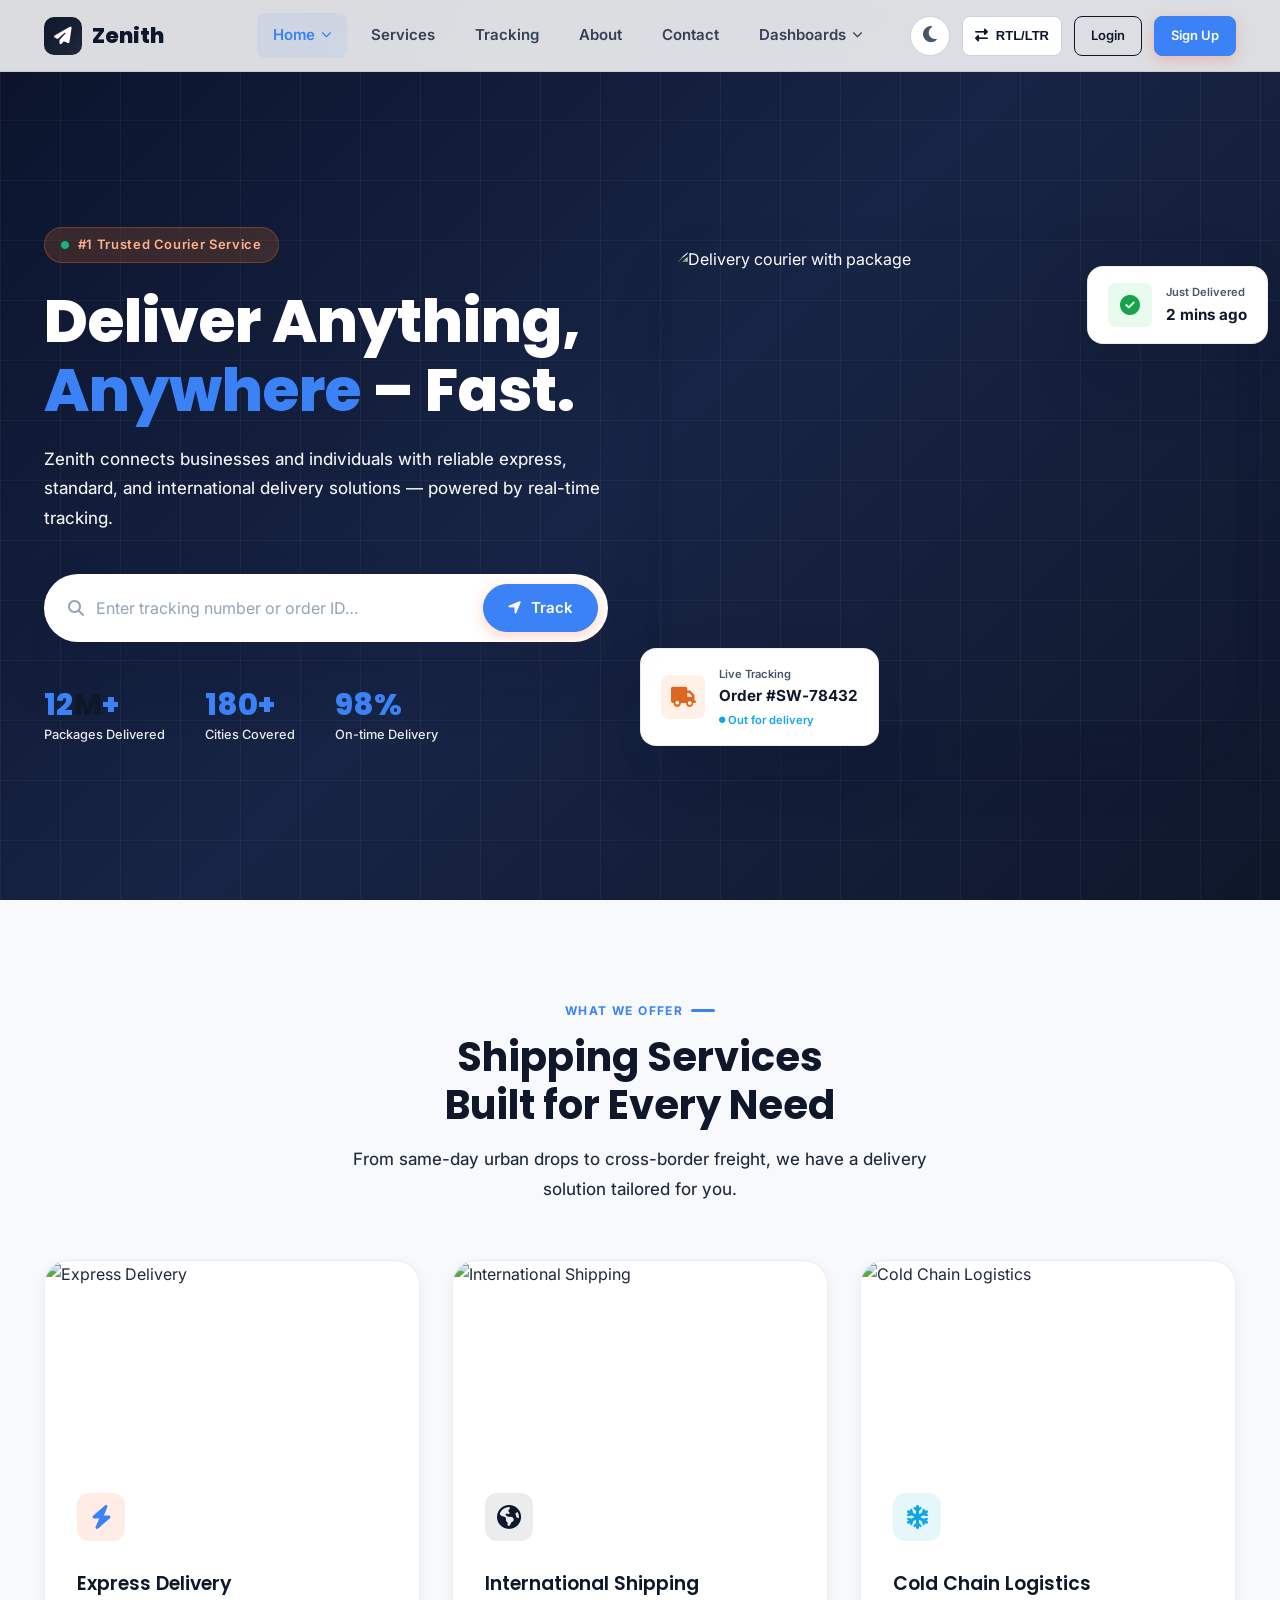
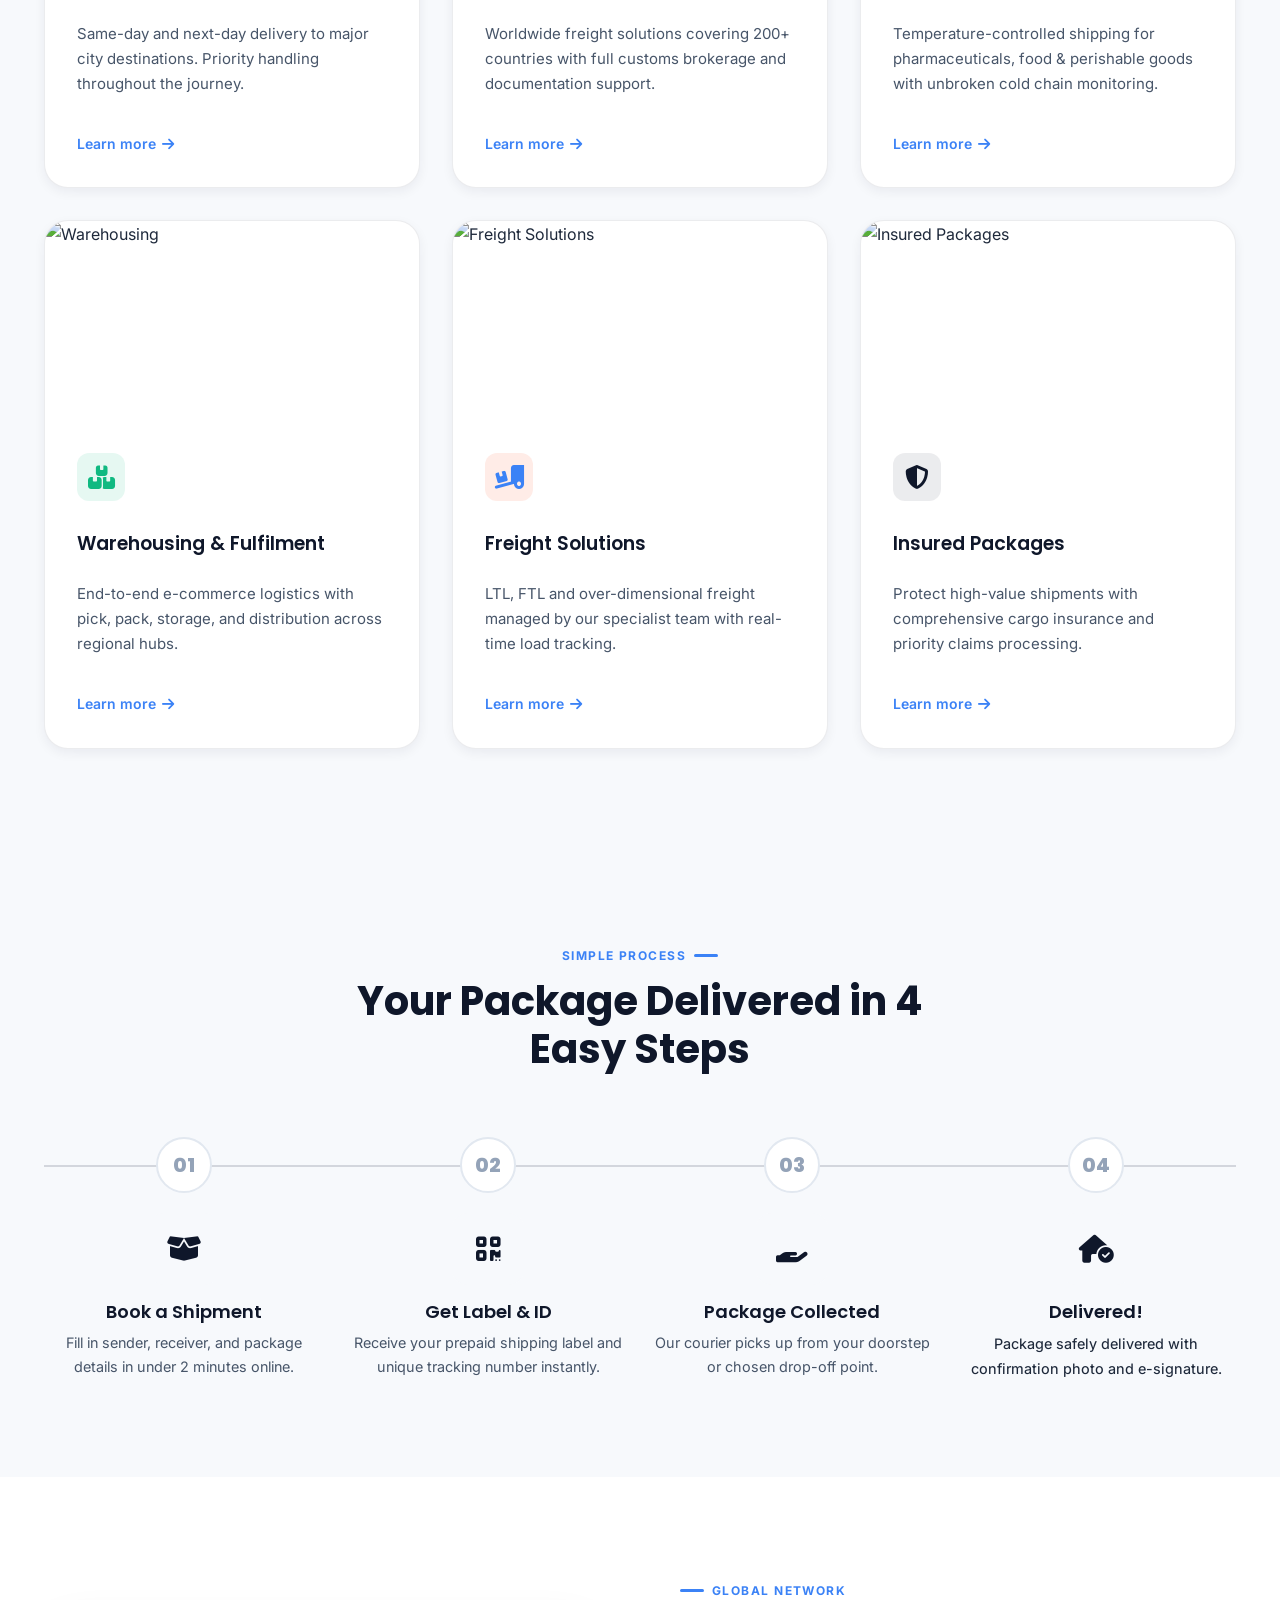
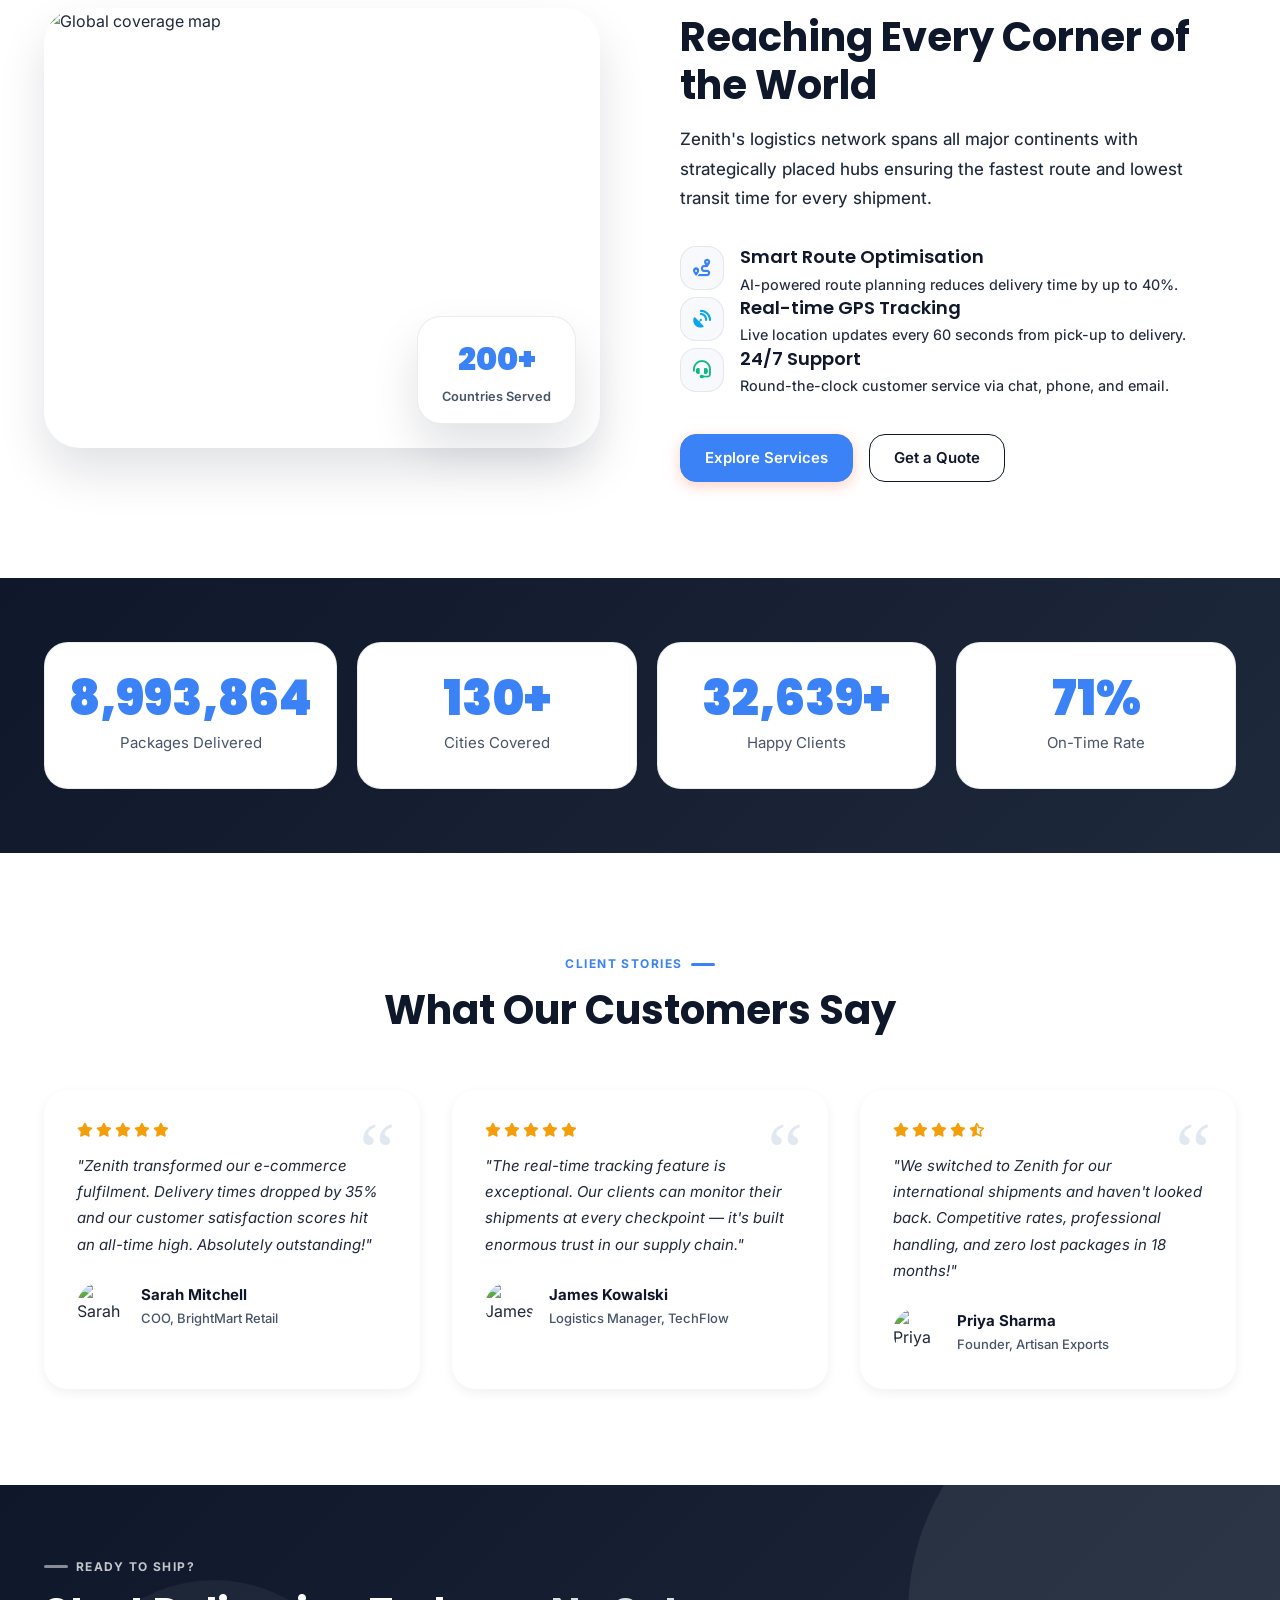
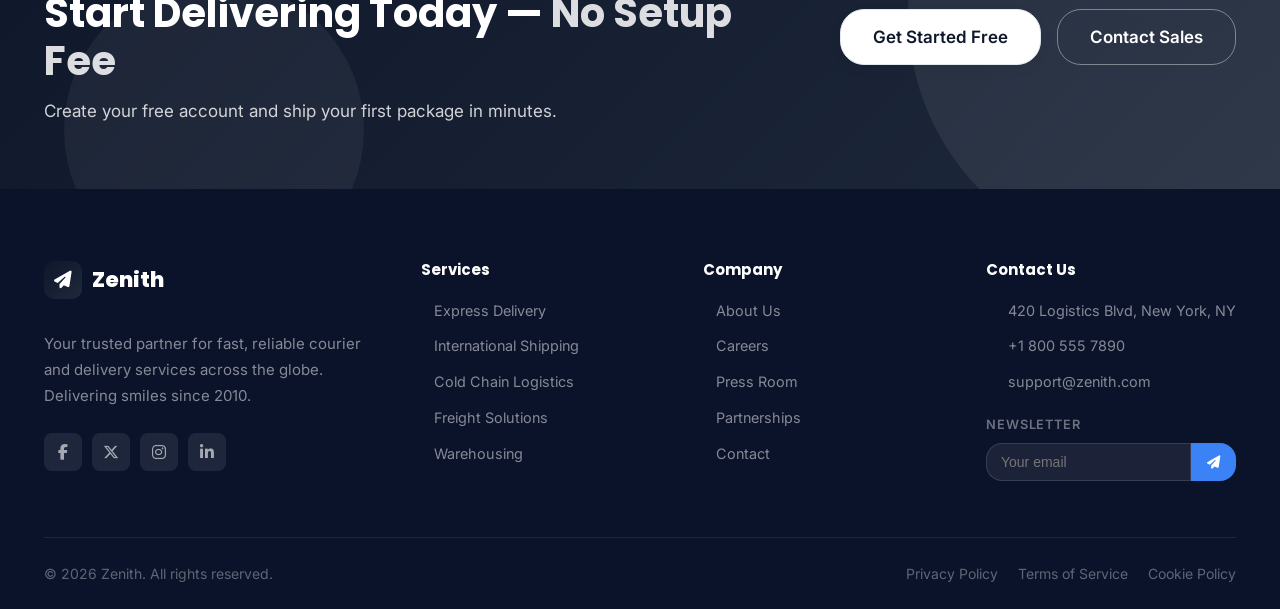
==== commit a6c4ca58: "Add logistics hero image to login and signup pages" ====
--- a/index.html
+++ b/index.html
@@ -1,485 +1,585 @@
 <!DOCTYPE html>
 <html lang="en" dir="ltr">
+
 <head>
   <meta charset="UTF-8" />
   <meta name="viewport" content="width=device-width, initial-scale=1.0" />
   <title>Zenith – Courier & Delivery Service</title>
-  <meta name="description" content="Fast, reliable courier and delivery services worldwide. Track your shipment in real time." />
+  <meta name="description"
+    content="Fast, reliable courier and delivery services worldwide. Track your shipment in real time." />
   <link rel="icon" href="favicon.svg" type="image/svg+xml" />
   <!-- Font Awesome -->
   <link rel="stylesheet" href="https://cdnjs.cloudflare.com/ajax/libs/font-awesome/6.5.0/css/all.min.css" />
   <!-- Styles -->
   <link rel="stylesheet" href="css/style.css" />
 </head>
+
 <body>
 
-<!-- ═══════════════════════════════════════════════════════
+  <!-- ═══════════════════════════════════════════════════════
      NAVBAR
 ════════════════════════════════════════════════════════ -->
-<nav class="navbar" id="navbar">
-  <div class="container nav-inner">
-
-    <!-- Brand -->
-    <a href="index.html" class="nav-brand">
-      <div class="nav-brand-icon"><i class="fas fa-paper-plane"></i></div>
-      Zenith
-    </a>
-
-    <!-- Desktop Menu -->
-    <ul class="nav-menu">
-      <!-- Home dropdown -->
-      <li class="nav-item">
-        <a href="index.html" class="nav-link active">
-          Home <i class="fas fa-chevron-down chevron"></i>
-        </a>
-        <ul class="dropdown-menu">
-          <li><a href="index.html"  class="dropdown-item"><i class="fas fa-home"></i> Home 1</a></li>
-          <li><a href="index2.html" class="dropdown-item"><i class="fas fa-layer-group"></i> Home 2</a></li>
-        </ul>
-      </li>
-      <li class="nav-item"><a href="services.html"  class="nav-link">Services</a></li>
-      <li class="nav-item"><a href="tracking.html"  class="nav-link">Tracking</a></li>
-      <li class="nav-item"><a href="about.html"     class="nav-link">About</a></li>
-      <li class="nav-item"><a href="contact.html"   class="nav-link">Contact</a></li>
-      <!-- Dashboards dropdown -->
-      <li class="nav-item">
-        <a href="#" class="nav-link">
-          Dashboards <i class="fas fa-chevron-down chevron"></i>
-        </a>
-        <ul class="dropdown-menu">
-          <li><a href="dashboard-user.html"  class="dropdown-item"><i class="fas fa-user-circle"></i> User Dashboard</a></li>
-          <li><a href="dashboard-admin.html" class="dropdown-item"><i class="fas fa-shield-halved"></i> Admin Dashboard</a></li>
-        </ul>
-      </li>
-    </ul>
-
-    <!-- Actions -->
-    <div class="nav-actions">
-      <button class="theme-toggle" id="themeToggle" aria-label="Toggle Theme">
-        <i class="fas fa-moon"></i>
-      </button>
-      <button class="rtl-toggle" >
-        <i class="fas fa-globe"></i>
-      </button>
-      <a href="login.html"  class="btn btn-outline-primary btn-sm">Login</a>
-      <a href="signup.html" class="btn btn-primary btn-sm">Sign Up</a>
-      <!-- Hamburger -->
-      <button class="hamburger" id="hamburger" aria-label="Menu">
-        <span></span><span></span><span></span>
-      </button>
-    </div>
-
+  <nav class="navbar" id="navbar">
+    <div class="container nav-inner">
+
+      <!-- Brand -->
+      <a href="index.html" class="nav-brand">
+        <div class="nav-brand-icon"><i class="fas fa-paper-plane"></i></div>
+        Zenith
+      </a>
+
+      <!-- Desktop Menu -->
+      <ul class="nav-menu">
+        <!-- Home dropdown -->
+        <li class="nav-item">
+          <a href="index.html" class="nav-link active">
+            Home <i class="fas fa-chevron-down chevron"></i>
+          </a>
+          <ul class="dropdown-menu">
+            <li><a href="index.html" class="dropdown-item"><i class="fas fa-home"></i> Home 1</a></li>
+            <li><a href="index2.html" class="dropdown-item"><i class="fas fa-layer-group"></i> Home 2</a></li>
+          </ul>
+        </li>
+        <li class="nav-item"><a href="services.html" class="nav-link">Services</a></li>
+        <li class="nav-item"><a href="tracking.html" class="nav-link">Tracking</a></li>
+        <li class="nav-item"><a href="about.html" class="nav-link">About</a></li>
+        <li class="nav-item"><a href="contact.html" class="nav-link">Contact</a></li>
+        <!-- Dashboards dropdown -->
+        <li class="nav-item">
+          <a href="#" class="nav-link">
+            Dashboards <i class="fas fa-chevron-down chevron"></i>
+          </a>
+          <ul class="dropdown-menu">
+            <li><a href="dashboard-user.html" class="dropdown-item"><i class="fas fa-user-circle"></i> User
+                Dashboard</a></li>
+            <li><a href="dashboard-admin.html" class="dropdown-item"><i class="fas fa-shield-halved"></i> Admin
+                Dashboard</a></li>
+          </ul>
+        </li>
+      </ul>
+
+      <!-- Actions -->
+      <div class="nav-actions">
+        <button class="theme-toggle" id="themeToggle" aria-label="Toggle Theme">
+          <i class="fas fa-moon"></i>
+        </button>
+        <button class="rtl-toggle" title="Toggle RTL/LTR">
+          <i class="fas fa-right-left"></i>
+          <span>RTL/LTR</span>
+        </button>
+        <a href="login.html" class="btn btn-outline-primary btn-sm">Login</a>
+        <a href="signup.html" class="btn btn-primary btn-sm">Sign Up</a>
+        <!-- Hamburger -->
+        <button class="hamburger" id="hamburger" aria-label="Menu">
+          <span></span><span></span><span></span>
+        </button>
+      </div>
+
+    </div>
+  </nav>
+
+  <!-- Mobile Nav -->
+  <div class="nav-mobile" id="mobileNav">
+    <a href="#" class="mobile-nav-link" data-dropdown="#mob-drop-home">Home <span class="chevron-m">▾</span></a>
+    <div id="mob-drop-home" class="mobile-dropdown">
+      <a href="index.html" class="mobile-dropdown-item"><i class="fas fa-home"></i> Home 1</a>
+      <a href="index2.html" class="mobile-dropdown-item"><i class="fas fa-layer-group"></i> Home 2</a>
+    </div>
+    <a href="services.html" class="mobile-nav-link">Services</a>
+    <a href="tracking.html" class="mobile-nav-link">Tracking</a>
+    <a href="about.html" class="mobile-nav-link">About</a>
+    <a href="contact.html" class="mobile-nav-link">Contact</a>
+    <a href="#" class="mobile-nav-link" data-dropdown="#mob-drop-dash">Dashboards <span class="chevron-m">▾</span></a>
+    <div id="mob-drop-dash" class="mobile-dropdown">
+      <a href="dashboard-user.html" class="mobile-dropdown-item"><i class="fas fa-user-circle"></i> User Dashboard</a>
+      <a href="dashboard-admin.html" class="mobile-dropdown-item"><i class="fas fa-shield-halved"></i> Admin
+        Dashboard</a>
+    </div>
+    <div style="display:flex;gap:12px;padding-top:24px;">
+      <a href="login.html" class="btn btn-outline-primary" style="flex:1;text-align:center;">Login</a>
+      <a href="signup.html" class="btn btn-primary" style="flex:1;text-align:center;">Sign Up</a>
+    </div>
   </div>
-</nav>
-
-<!-- Mobile Nav -->
-<div class="nav-mobile" id="mobileNav">
-  <a href="#" class="mobile-nav-link" data-dropdown="#mob-drop-home">Home <span class="chevron-m">▾</span></a>
-  <div id="mob-drop-home" class="mobile-dropdown">
-    <a href="index.html"  class="mobile-dropdown-item"><i class="fas fa-home"></i> Home 1</a>
-    <a href="index2.html" class="mobile-dropdown-item"><i class="fas fa-layer-group"></i> Home 2</a>
-  </div>
-  <a href="services.html"  class="mobile-nav-link">Services</a>
-  <a href="tracking.html"  class="mobile-nav-link">Tracking</a>
-  <a href="about.html"     class="mobile-nav-link">About</a>
-  <a href="contact.html"   class="mobile-nav-link">Contact</a>
-  <a href="#" class="mobile-nav-link" data-dropdown="#mob-drop-dash">Dashboards <span class="chevron-m">▾</span></a>
-  <div id="mob-drop-dash" class="mobile-dropdown">
-    <a href="dashboard-user.html"  class="mobile-dropdown-item"><i class="fas fa-user-circle"></i> User Dashboard</a>
-    <a href="dashboard-admin.html" class="mobile-dropdown-item"><i class="fas fa-shield-halved"></i> Admin Dashboard</a>
-  </div>
-  <div style="display:flex;gap:12px;padding-top:24px;">
-    <a href="login.html"  class="btn btn-outline-primary" style="flex:1;text-align:center;">Login</a>
-    <a href="signup.html" class="btn btn-primary" style="flex:1;text-align:center;">Sign Up</a>
-  </div>
-</div>
-
-<!-- ═══════════════════════════════════════════════════════
+
+  <!-- ═══════════════════════════════════════════════════════
      HERO – HOME 1
 ════════════════════════════════════════════════════════ -->
-<section class="hero-1" id="hero">
-  <div class="hero-1-grid"></div>
-  <div class="container hero-1-container">
-
-    <!-- Left Content -->
-    <div class="hero-1-content">
-      <div class="hero-1-label fade-in">
-        <i class="fas fa-circle" style="color:var(--clr-success);font-size:.5rem;"></i>
-        #1 Trusted Courier Service
-      </div>
-      <h1 class="fade-in delay-100">
-        Deliver Anything,<br>
-        <span class="highlight">Anywhere</span> – Fast.
-      </h1>
-      <p class="hero-1-desc fade-in delay-200">
-        Zenith connects businesses and individuals with reliable express, standard, and international delivery solutions — powered by real-time tracking.
-      </p>
-
-      <!-- Tracking Bar -->
-      <form class="tracking-bar fade-in delay-300" id="hero-tracking-form">
-        <i class="fas fa-search" style="color:var(--clr-gray-400);flex-shrink:0;"></i>
-        <input type="text" placeholder="Enter tracking number or order ID…" />
-        <button type="submit" class="btn btn-primary">
-          <i class="fas fa-location-arrow"></i> Track
-        </button>
-      </form>
-
-      <!-- Stats -->
-      <div class="hero-stats fade-in delay-400">
-        <div class="hero-stat-item">
-          <div class="stat-num"><span data-count="12">0</span>M<span>+</span></div>
-          <div class="stat-lbl" style="color:rgba(255,255,255,.9);">Packages Delivered</div>
-        </div>
-        <div class="hero-stat-item">
-          <div class="stat-num"><span data-count="180">0</span><span>+</span></div>
-          <div class="stat-lbl" style="color:rgba(255,255,255,.9);">Cities Covered</div>
-        </div>
-        <div class="hero-stat-item">
-          <div class="stat-num"><span data-count="98">0</span><span>%</span></div>
-          <div class="stat-lbl" style="color:rgba(255,255,255,.9);">On-time Delivery</div>
-        </div>
-      </div>
-    </div>
-
-    <!-- Right Media -->
-    <div class="hero-1-media fade-in-right delay-200" style="position:relative;">
-      <div class="hero-1-img">
-        <img src="https://images.unsplash.com/photo-1586528116311-ad8dd3c8310d?w=800&auto=format&q=80" alt="Delivery courier with package" loading="eager" />
-      </div>
-      <!-- Float card 1 -->
-      <div class="hero-float-card hero-float-card-1">
-        <div class="float-icon float-icon-orange"><i class="fas fa-truck"></i></div>
+  <section class="hero-1" id="hero">
+    <div class="hero-1-grid"></div>
+    <div class="container hero-1-container">
+
+      <!-- Left Content -->
+      <div class="hero-1-content">
+        <div class="hero-1-label fade-in">
+          <i class="fas fa-circle" style="color:var(--clr-success);font-size:.5rem;"></i>
+          #1 Trusted Courier Service
+        </div>
+        <h1 class="fade-in delay-100">
+          Deliver Anything,<br>
+          <span class="highlight">Anywhere</span> – Fast.
+        </h1>
+        <p class="hero-1-desc fade-in delay-200">
+          Zenith connects businesses and individuals with reliable express, standard, and international delivery
+          solutions — powered by real-time tracking.
+        </p>
+
+        <!-- Tracking Bar -->
+        <form class="tracking-bar fade-in delay-300" id="hero-tracking-form">
+          <i class="fas fa-search" style="color:var(--clr-gray-400);flex-shrink:0;"></i>
+          <input type="text" placeholder="Enter tracking number or order ID…" />
+          <button type="submit" class="btn btn-primary">
+            <i class="fas fa-location-arrow"></i> Track
+          </button>
+        </form>
+
+        <!-- Stats -->
+        <div class="hero-stats fade-in delay-400">
+          <div class="hero-stat-item">
+            <div class="stat-num"><span data-count="12">0</span>M<span>+</span></div>
+            <div class="stat-lbl" style="color:rgba(255,255,255,.9);">Packages Delivered</div>
+          </div>
+          <div class="hero-stat-item">
+            <div class="stat-num"><span data-count="180">0</span><span>+</span></div>
+            <div class="stat-lbl" style="color:rgba(255,255,255,.9);">Cities Covered</div>
+          </div>
+          <div class="hero-stat-item">
+            <div class="stat-num"><span data-count="98">0</span><span>%</span></div>
+            <div class="stat-lbl" style="color:rgba(255,255,255,.9);">On-time Delivery</div>
+          </div>
+        </div>
+      </div>
+
+      <!-- Right Media -->
+      <div class="hero-1-media fade-in-right delay-200" style="position:relative;">
+        <div class="hero-1-img">
+          <img src="https://images.unsplash.com/photo-1586528116311-ad8dd3c8310d?w=800&auto=format&q=80"
+            alt="Delivery courier with package" loading="eager" />
+        </div>
+        <!-- Float card 1 -->
+        <div class="hero-float-card hero-float-card-1">
+          <div class="float-icon float-icon-orange"><i class="fas fa-truck"></i></div>
+          <div>
+            <div class="float-card-label">Live Tracking</div>
+            <div class="float-card-value">Order #SW‑78432</div>
+            <div style="font-size:.7rem;color:var(--clr-teal);margin-top:2px;font-weight:600;"><i class="fas fa-circle"
+                style="font-size:.4rem;vertical-align:middle;"></i> Out for delivery</div>
+          </div>
+        </div>
+        <!-- Float card 2 -->
+        <div class="hero-float-card hero-float-card-2">
+          <div class="float-icon float-icon-green"><i class="fas fa-check-circle"></i></div>
+          <div>
+            <div class="float-card-label">Just Delivered</div>
+            <div class="float-card-value">2 mins ago</div>
+          </div>
+        </div>
+      </div>
+
+    </div>
+  </section>
+
+  <!-- ═══════════════════════════════════════════════════════
+     OUR SERVICES
+════════════════════════════════════════════════════════ -->
+  <section class="section services-section">
+    <div class="container">
+      <div class="section-header-center fade-in" style="margin-bottom:56px;">
+        <span class="section-label">What We Offer</span>
+        <h2 class="section-title">Shipping Services <br>Built for Every Need</h2>
+        <p class="section-desc">From same-day urban drops to cross-border freight, we have a delivery solution tailored
+          for you.</p>
+      </div>
+
+      <div class="grid-3" style="align-items:stretch;">
+        <!-- Card 1 -->
+        <div class="service-card fade-in delay-100">
+          <div class="service-card-img">
+            <img src="https://images.unsplash.com/photo-1620455800201-7f00aeef12ed?w=800&auto=format&q=80"
+              alt="Express Delivery" />
+          </div>
+          <div class="card-content">
+            <div class="card-icon card-icon-accent"><i class="fas fa-bolt"></i></div>
+            <h4>Express Delivery</h4>
+            <p>Same-day and next-day delivery to major city destinations. Priority handling throughout the journey.</p>
+            <a href="services.html" class="cta-link">Learn more <i class="fas fa-arrow-right"></i></a>
+          </div>
+        </div>
+        <!-- Card 2 -->
+        <div class="service-card fade-in delay-200">
+          <div class="service-card-img">
+            <img src="https://images.unsplash.com/photo-1606185540834-d6e7483ee1a4?w=800&auto=format&q=80"
+              alt="International Shipping">
+          </div>
+          <div class="card-content">
+            <div class="card-icon card-icon-primary"><i class="fas fa-globe-americas"></i></div>
+            <h4>International Shipping</h4>
+            <p>Worldwide freight solutions covering 200+ countries with full customs brokerage and documentation
+              support.</p>
+            <a href="services.html" class="cta-link">Learn more <i class="fas fa-arrow-right"></i></a>
+          </div>
+        </div>
+        <!-- Card 3 -->
+        <div class="service-card fade-in delay-300">
+          <div class="service-card-img">
+            <img src="https://images.unsplash.com/photo-1581092160562-40aa08e78837?w=800&auto=format&q=80"
+              alt="Cold Chain Logistics">
+          </div>
+          <div class="card-content">
+            <div class="card-icon card-icon-teal"><i class="fas fa-snowflake"></i></div>
+            <h4>Cold Chain Logistics</h4>
+            <p>Temperature-controlled shipping for pharmaceuticals, food & perishable goods with unbroken cold chain
+              monitoring.</p>
+            <a href="services.html" class="cta-link">Learn more <i class="fas fa-arrow-right"></i></a>
+          </div>
+        </div>
+        <!-- Card 4 -->
+        <div class="service-card fade-in delay-100">
+          <div class="service-card-img">
+            <img src="https://images.unsplash.com/photo-1586528116311-ad8dd3c8310d?w=800&auto=format&q=80"
+              alt="Warehousing" />
+          </div>
+          <div class="card-content">
+            <div class="card-icon card-icon-success"><i class="fas fa-boxes-stacked"></i></div>
+            <h4>Warehousing & Fulfilment</h4>
+            <p>End-to-end e-commerce logistics with pick, pack, storage, and distribution across regional hubs.</p>
+            <a href="services.html" class="cta-link">Learn more <i class="fas fa-arrow-right"></i></a>
+          </div>
+        </div>
+        <!-- Card 5 -->
+        <div class="service-card fade-in delay-200">
+          <div class="service-card-img">
+            <img src="https://images.unsplash.com/photo-1682636150538-1180181f9fa6?w=800&auto=format&q=80"
+              alt="Freight Solutions">
+          </div>
+          <div class="card-content">
+            <div class="card-icon card-icon-accent"><i class="fas fa-truck-ramp-box"></i></div>
+            <h4>Freight Solutions</h4>
+            <p>LTL, FTL and over-dimensional freight managed by our specialist team with real-time load tracking.</p>
+            <a href="services.html" class="cta-link">Learn more <i class="fas fa-arrow-right"></i></a>
+          </div>
+        </div>
+        <!-- Card 6 -->
+        <div class="service-card fade-in delay-300">
+          <div class="service-card-img">
+            <img src="https://images.unsplash.com/photo-1623123096602-35c9aabf9407?w=800&auto=format&q=80"
+              alt="Insured Packages" />
+          </div>
+          <div class="card-content">
+            <div class="card-icon card-icon-primary"><i class="fas fa-shield-halved"></i></div>
+            <h4>Insured Packages</h4>
+            <p>Protect high-value shipments with comprehensive cargo insurance and priority claims processing.</p>
+            <a href="services.html" class="cta-link">Learn more <i class="fas fa-arrow-right"></i></a>
+          </div>
+        </div>
+      </div>
+    </div>
+  </section>
+
+  <!-- ═══════════════════════════════════════════════════════
+     HOW IT WORKS
+════════════════════════════════════════════════════════ -->
+  <section class="section how-it-works bg-light">
+    <div class="container">
+      <div class="section-header-center fade-in" style="margin-bottom:64px;">
+        <span class="section-label">Simple Process</span>
+        <h2 class="section-title">Your Package Delivered in 4 Easy Steps</h2>
+      </div>
+
+      <div class="grid-4 steps-wrapper">
+        <div class="step-item text-center fade-in delay-100">
+          <div class="step-number">01</div>
+          <div class="step-icon-wrap"><i class="fas fa-box-open"></i></div>
+          <h5 style="margin-bottom:8px;">Book a Shipment</h5>
+          <p style="font-size:.9rem;color:var(--clr-gray-600);">Fill in sender, receiver, and package details in under 2
+            minutes online.</p>
+        </div>
+        <div class="step-item text-center fade-in delay-200">
+          <div class="step-number">02</div>
+          <div class="step-icon-wrap"><i class="fas fa-qrcode"></i></div>
+          <h5 style="margin-bottom:8px;">Get Label & ID</h5>
+          <p style="font-size:.9rem;color:var(--clr-gray-600);">Receive your prepaid shipping label and unique tracking
+            number instantly.</p>
+        </div>
+        <div class="step-item text-center fade-in delay-300">
+          <div class="step-number">03</div>
+          <div class="step-icon-wrap"><i class="fas fa-hand-holding"></i></div>
+          <h5 style="margin-bottom:8px;">Package Collected</h5>
+          <p style="font-size:.9rem;color:var(--clr-gray-600);">Our courier picks up from your doorstep or chosen
+            drop-off point.</p>
+        </div>
+        <div class="step-item text-center fade-in delay-400">
+          <div class="step-number">04</div>
+          <div class="step-icon-wrap"><i class="fas fa-house-circle-check"></i></div>
+          <h5 style="margin-bottom:8px;color:var(--clr-primary);">Delivered!</h5>
+          <p class="section-desc" style="font-size:.9rem;">Package safely delivered with confirmation photo and
+            e-signature.</p>
+        </div>
+      </div>
+    </div>
+  </section>
+
+  <!-- ═══════════════════════════════════════════════════════
+     COVERAGE / WHY US
+════════════════════════════════════════════════════════ -->
+  <section class="section coverage-section">
+    <div class="container">
+      <div class="coverage-grid">
+
+        <!-- Left visual -->
+        <div class="fade-in-left" style="position:relative;">
+          <div style="border-radius:var(--radius-xl);overflow:hidden;box-shadow:var(--shadow-lg);">
+            <img src="https://images.unsplash.com/photo-1580752300992-559f8e0734e0?w=700&auto=format&q=80"
+              alt="Global coverage map" style="width:100%;height:440px;object-fit:cover;" />
+          </div>
+          <!-- Overlay badge -->
+          <div
+            style="position:absolute;bottom:24px;right:24px;background:var(--clr-bg-card);border:1px solid var(--clr-border);border-radius:var(--radius-lg);padding:16px 24px;box-shadow:var(--shadow-lg);text-align:center;">
+            <div style="font-family:var(--font-heading);font-size:2rem;font-weight:900;color:var(--clr-accent);">200+
+            </div>
+            <div style="font-size:.8rem;color:var(--clr-gray-600);font-weight:600;">Countries Served</div>
+          </div>
+        </div>
+
+        <!-- Right text -->
+        <div class="fade-in-right">
+          <span class="section-label">Global Network</span>
+          <h2 class="section-title">Reaching Every Corner of the World</h2>
+          <p class="section-desc" style="margin-bottom:32px;">Zenith's logistics network spans all major continents with
+            strategically placed hubs ensuring the fastest route and lowest transit time for every shipment.</p>
+
+          <div style="display:flex;gap:16px;align-items:flex-start;">
+            <div
+              style="width:44px;height:44px;border-radius:var(--radius-md);background:var(--clr-bg-alt);color:var(--clr-accent);display:flex;align-items:center;justify-content:center;font-size:1.1rem;flex-shrink:0;border:1px solid var(--clr-border);">
+              <i class="fas fa-route"></i></div>
+            <div>
+              <h5 style="margin-bottom:4px;color:var(--clr-primary);">Smart Route Optimisation</h5>
+              <p class="section-desc" style="font-size:.9rem;">AI-powered route planning reduces delivery time by up to
+                40%.</p>
+            </div>
+          </div>
+          <div style="display:flex;gap:16px;align-items:flex-start;">
+            <div
+              style="width:44px;height:44px;border-radius:var(--radius-md);background:var(--clr-bg-alt);color:var(--clr-teal);display:flex;align-items:center;justify-content:center;font-size:1.1rem;flex-shrink:0;border:1px solid var(--clr-border);">
+              <i class="fas fa-satellite-dish"></i></div>
+            <div>
+              <h5 style="margin-bottom:4px;color:var(--clr-primary);">Real-time GPS Tracking</h5>
+              <p class="section-desc" style="font-size:.9rem;">Live location updates every 60 seconds from pick-up to
+                delivery.</p>
+            </div>
+          </div>
+          <div style="display:flex;gap:16px;align-items:flex-start;">
+            <div
+              style="width:44px;height:44px;border-radius:var(--radius-md);background:var(--clr-bg-alt);color:var(--clr-success);display:flex;align-items:center;justify-content:center;font-size:1.1rem;flex-shrink:0;border:1px solid var(--clr-border);">
+              <i class="fas fa-headset"></i></div>
+            <div>
+              <h5 style="margin-bottom:4px;color:var(--clr-primary);">24/7 Support</h5>
+              <p class="section-desc" style="font-size:.9rem;">Round-the-clock customer service via chat, phone, and
+                email.</p>
+            </div>
+          </div>
+
+          <div style="margin-top:36px;display:flex;gap:16px;flex-wrap:wrap;">
+            <a href="services.html" class="btn btn-primary">Explore Services</a>
+            <a href="contact.html" class="btn btn-outline-primary">Get a Quote</a>
+          </div>
+        </div>
+
+      </div>
+    </div>
+  </section>
+
+  <!-- ═══════════════════════════════════════════════════════
+     STATISTICS COUNTER
+════════════════════════════════════════════════════════ -->
+  <section class="section-sm stats-section">
+    <div class="container" style="position:relative;z-index:1;">
+      <div class="grid-4" style="gap:20px;">
+        <div class="stat-card-dark fade-in delay-100">
+          <div class="stat-num"><span class="counter" data-count="12400000">0</span></div>
+          <div class="stat-lbl">Packages Delivered</div>
+        </div>
+        <div class="stat-card-dark fade-in delay-200">
+          <div class="stat-num"><span class="counter" data-count="180">0</span><span
+              style="color:var(--clr-accent);">+</span></div>
+          <div class="stat-lbl">Cities Covered</div>
+        </div>
+        <div class="stat-card-dark fade-in delay-300">
+          <div class="stat-num"><span class="counter" data-count="45000">0</span><span
+              style="color:var(--clr-accent);">+</span></div>
+          <div class="stat-lbl">Happy Clients</div>
+        </div>
+        <div class="stat-card-dark fade-in delay-400">
+          <div class="stat-num"><span class="counter" data-count="98">0</span><span
+              style="color:var(--clr-accent);">%</span></div>
+          <div class="stat-lbl">On-Time Rate</div>
+        </div>
+      </div>
+    </div>
+  </section>
+
+  <!-- ═══════════════════════════════════════════════════════
+     TESTIMONIALS
+════════════════════════════════════════════════════════ -->
+  <section class="section testimonials-section">
+    <div class="container">
+      <div class="section-header-center fade-in" style="margin-bottom:56px;">
+        <span class="section-label">Client Stories</span>
+        <h2 class="section-title">What Our Customers Say</h2>
+      </div>
+
+      <div class="grid-3" style="align-items:stretch;">
+        <div class="testimonial-card fade-in delay-100">
+          <div class="stars"><i class="fas fa-star"></i><i class="fas fa-star"></i><i class="fas fa-star"></i><i
+              class="fas fa-star"></i><i class="fas fa-star"></i></div>
+          <p class="testimonial-text">"Zenith transformed our e-commerce fulfilment. Delivery times dropped by 35% and
+            our customer satisfaction scores hit an all-time high. Absolutely outstanding!"</p>
+          <div class="testimonial-author">
+            <img src="https://randomuser.me/api/portraits/women/44.jpg" alt="Sarah M." class="author-avatar" />
+            <div>
+              <div class="author-name">Sarah Mitchell</div>
+              <div class="author-role">COO, BrightMart Retail</div>
+            </div>
+          </div>
+        </div>
+        <div class="testimonial-card fade-in delay-200">
+          <div class="stars"><i class="fas fa-star"></i><i class="fas fa-star"></i><i class="fas fa-star"></i><i
+              class="fas fa-star"></i><i class="fas fa-star"></i></div>
+          <p class="testimonial-text">"The real-time tracking feature is exceptional. Our clients can monitor their
+            shipments at every checkpoint — it's built enormous trust in our supply chain."</p>
+          <div class="testimonial-author">
+            <img src="https://randomuser.me/api/portraits/men/32.jpg" alt="James K." class="author-avatar" />
+            <div>
+              <div class="author-name">James Kowalski</div>
+              <div class="author-role">Logistics Manager, TechFlow</div>
+            </div>
+          </div>
+        </div>
+        <div class="testimonial-card fade-in delay-300">
+          <div class="stars"><i class="fas fa-star"></i><i class="fas fa-star"></i><i class="fas fa-star"></i><i
+              class="fas fa-star"></i><i class="fas fa-star-half-stroke"></i></div>
+          <p class="testimonial-text">"We switched to Zenith for our international shipments and haven't looked back.
+            Competitive rates, professional handling, and zero lost packages in 18 months!"</p>
+          <div class="testimonial-author">
+            <img src="https://randomuser.me/api/portraits/women/68.jpg" alt="Priya S." class="author-avatar" />
+            <div>
+              <div class="author-name">Priya Sharma</div>
+              <div class="author-role">Founder, Artisan Exports</div>
+            </div>
+          </div>
+        </div>
+      </div>
+    </div>
+  </section>
+
+  <!-- ═══════════════════════════════════════════════════════
+     CTA SECTION
+════════════════════════════════════════════════════════ -->
+  <section class="section-sm cta-section">
+    <div class="container">
+      <div class="cta-inner">
         <div>
-          <div class="float-card-label">Live Tracking</div>
-          <div class="float-card-value">Order #SW‑78432</div>
-          <div style="font-size:.7rem;color:var(--clr-teal);margin-top:2px;font-weight:600;"><i class="fas fa-circle" style="font-size:.4rem;vertical-align:middle;"></i> Out for delivery</div>
-        </div>
-      </div>
-      <!-- Float card 2 -->
-      <div class="hero-float-card hero-float-card-2">
-        <div class="float-icon float-icon-green"><i class="fas fa-check-circle"></i></div>
+          <span class="section-label" style="color:rgba(255,255,255,.75);">Ready to Ship?</span>
+          <h2 style="color:var(--clr-white);margin-bottom:12px;">Start Delivering Today — <span style="opacity:.85;">No
+              Setup Fee</span></h2>
+          <p style="color:rgba(255,255,255,.8);font-size:1.0625rem;">Create your free account and ship your first
+            package in minutes.</p>
+        </div>
+        <div class="cta-btns">
+          <a href="signup.html" class="btn btn-white btn-lg">Get Started Free</a>
+          <a href="contact.html" class="btn btn-outline btn-lg">Contact Sales</a>
+        </div>
+      </div>
+    </div>
+  </section>
+
+  <!-- ═══════════════════════════════════════════════════════
+     FOOTER
+════════════════════════════════════════════════════════ -->
+  <footer class="footer">
+    <div class="container">
+      <div class="footer-top">
+        <!-- Brand -->
         <div>
-          <div class="float-card-label">Just Delivered</div>
-          <div class="float-card-value">2 mins ago</div>
-        </div>
-      </div>
-    </div>
-
-  </div>
-</section>
-
-<!-- ═══════════════════════════════════════════════════════
-     OUR SERVICES
-════════════════════════════════════════════════════════ -->
-<section class="section services-section">
-  <div class="container">
-    <div class="section-header-center fade-in" style="margin-bottom:56px;">
-      <span class="section-label">What We Offer</span>
-      <h2 class="section-title">Shipping Services <br>Built for Every Need</h2>
-      <p class="section-desc">From same-day urban drops to cross-border freight, we have a delivery solution tailored for you.</p>
-    </div>
-
-    <div class="grid-3" style="align-items:stretch;">
-      <!-- Card 1 -->
-      <div class="service-card fade-in delay-100">
-        <div class="card-icon card-icon-accent"><i class="fas fa-bolt"></i></div>
-        <h4>Express Delivery</h4>
-        <p>Same-day and next-day delivery to major city destinations. Priority handling throughout the journey.</p>
-        <a href="services.html" class="cta-link">Learn more <i class="fas fa-arrow-right"></i></a>
-      </div>
-      <!-- Card 2 -->
-      <div class="service-card fade-in delay-200">
-        <div class="card-icon card-icon-primary"><i class="fas fa-globe-americas"></i></div>
-        <h4>International Shipping</h4>
-        <p>Worldwide freight solutions covering 200+ countries with full customs brokerage and documentation support.</p>
-        <a href="services.html" class="cta-link">Learn more <i class="fas fa-arrow-right"></i></a>
-      </div>
-      <!-- Card 3 -->
-      <div class="service-card fade-in delay-300">
-        <div class="card-icon card-icon-teal"><i class="fas fa-snowflake"></i></div>
-        <h4>Cold Chain Logistics</h4>
-        <p>Temperature-controlled shipping for pharmaceuticals, food & perishable goods with unbroken cold chain monitoring.</p>
-        <a href="services.html" class="cta-link">Learn more <i class="fas fa-arrow-right"></i></a>
-      </div>
-      <!-- Card 4 -->
-      <div class="service-card fade-in delay-100">
-        <div class="card-icon card-icon-success"><i class="fas fa-boxes-stacked"></i></div>
-        <h4>Warehousing & Fulfilment</h4>
-        <p>End-to-end e-commerce logistics with pick, pack, storage, and distribution across regional hubs.</p>
-        <a href="services.html" class="cta-link">Learn more <i class="fas fa-arrow-right"></i></a>
-      </div>
-      <!-- Card 5 -->
-      <div class="service-card fade-in delay-200">
-        <div class="card-icon card-icon-accent"><i class="fas fa-truck-ramp-box"></i></div>
-        <h4>Freight Solutions</h4>
-        <p>LTL, FTL and over-dimensional freight managed by our specialist team with real-time load tracking.</p>
-        <a href="services.html" class="cta-link">Learn more <i class="fas fa-arrow-right"></i></a>
-      </div>
-      <!-- Card 6 -->
-      <div class="service-card fade-in delay-300">
-        <div class="card-icon card-icon-primary"><i class="fas fa-shield-halved"></i></div>
-        <h4>Insured Packages</h4>
-        <p>Protect high-value shipments with comprehensive cargo insurance and priority claims processing.</p>
-        <a href="services.html" class="cta-link">Learn more <i class="fas fa-arrow-right"></i></a>
-      </div>
-    </div>
-  </div>
-</section>
-
-<!-- ═══════════════════════════════════════════════════════
-     HOW IT WORKS
-════════════════════════════════════════════════════════ -->
-<section class="section how-it-works bg-light">
-  <div class="container">
-    <div class="section-header-center fade-in" style="margin-bottom:64px;">
-      <span class="section-label">Simple Process</span>
-      <h2 class="section-title">Your Package Delivered in 4 Easy Steps</h2>
-    </div>
-
-    <div class="grid-4 steps-wrapper">
-      <div class="step-item text-center fade-in delay-100">
-        <div class="step-number">01</div>
-        <div class="step-icon-wrap"><i class="fas fa-box-open"></i></div>
-        <h5 style="margin-bottom:8px;">Book a Shipment</h5>
-        <p style="font-size:.9rem;color:var(--clr-gray-600);">Fill in sender, receiver, and package details in under 2 minutes online.</p>
-      </div>
-      <div class="step-item text-center fade-in delay-200">
-        <div class="step-number">02</div>
-        <div class="step-icon-wrap"><i class="fas fa-qrcode"></i></div>
-        <h5 style="margin-bottom:8px;">Get Label & ID</h5>
-        <p style="font-size:.9rem;color:var(--clr-gray-600);">Receive your prepaid shipping label and unique tracking number instantly.</p>
-      </div>
-      <div class="step-item text-center fade-in delay-300">
-        <div class="step-number">03</div>
-        <div class="step-icon-wrap"><i class="fas fa-hand-holding"></i></div>
-        <h5 style="margin-bottom:8px;">Package Collected</h5>
-        <p style="font-size:.9rem;color:var(--clr-gray-600);">Our courier picks up from your doorstep or chosen drop-off point.</p>
-      </div>
-      <div class="step-item text-center fade-in delay-400">
-        <div class="step-number">04</div>
-        <div class="step-icon-wrap"><i class="fas fa-house-circle-check"></i></div>
-        <h5 style="margin-bottom:8px;color:var(--clr-primary);">Delivered!</h5>
-        <p class="section-desc" style="font-size:.9rem;">Package safely delivered with confirmation photo and e-signature.</p>
-      </div>
-    </div>
-  </div>
-</section>
-
-<!-- ═══════════════════════════════════════════════════════
-     COVERAGE / WHY US
-════════════════════════════════════════════════════════ -->
-<section class="section coverage-section">
-  <div class="container">
-    <div class="coverage-grid">
-
-      <!-- Left visual -->
-      <div class="fade-in-left" style="position:relative;">
-        <div style="border-radius:var(--radius-xl);overflow:hidden;box-shadow:var(--shadow-lg);">
-          <img src="https://images.unsplash.com/photo-1580752300992-559f8e0734e0?w=700&auto=format&q=80" alt="Global coverage map" style="width:100%;height:440px;object-fit:cover;" />
-        </div>
-        <!-- Overlay badge -->
-        <div style="position:absolute;bottom:24px;right:24px;background:var(--clr-bg-card);border:1px solid var(--clr-border);border-radius:var(--radius-lg);padding:16px 24px;box-shadow:var(--shadow-lg);text-align:center;">
-          <div style="font-family:var(--font-heading);font-size:2rem;font-weight:900;color:var(--clr-accent);">200+</div>
-          <div style="font-size:.8rem;color:var(--clr-gray-600);font-weight:600;">Countries Served</div>
-        </div>
-      </div>
-
-      <!-- Right text -->
-      <div class="fade-in-right">
-        <span class="section-label">Global Network</span>
-        <h2 class="section-title">Reaching Every Corner of the World</h2>
-        <p class="section-desc" style="margin-bottom:32px;">Zenith's logistics network spans all major continents with strategically placed hubs ensuring the fastest route and lowest transit time for every shipment.</p>
-
-          <div style="display:flex;gap:16px;align-items:flex-start;">
-            <div style="width:44px;height:44px;border-radius:var(--radius-md);background:var(--clr-bg-alt);color:var(--clr-accent);display:flex;align-items:center;justify-content:center;font-size:1.1rem;flex-shrink:0;border:1px solid var(--clr-border);"><i class="fas fa-route"></i></div>
-            <div><h5 style="margin-bottom:4px;color:var(--clr-primary);">Smart Route Optimisation</h5><p class="section-desc" style="font-size:.9rem;">AI-powered route planning reduces delivery time by up to 40%.</p></div>
-          </div>
-          <div style="display:flex;gap:16px;align-items:flex-start;">
-            <div style="width:44px;height:44px;border-radius:var(--radius-md);background:var(--clr-bg-alt);color:var(--clr-teal);display:flex;align-items:center;justify-content:center;font-size:1.1rem;flex-shrink:0;border:1px solid var(--clr-border);"><i class="fas fa-satellite-dish"></i></div>
-            <div><h5 style="margin-bottom:4px;color:var(--clr-primary);">Real-time GPS Tracking</h5><p class="section-desc" style="font-size:.9rem;">Live location updates every 60 seconds from pick-up to delivery.</p></div>
-          </div>
-          <div style="display:flex;gap:16px;align-items:flex-start;">
-            <div style="width:44px;height:44px;border-radius:var(--radius-md);background:var(--clr-bg-alt);color:var(--clr-success);display:flex;align-items:center;justify-content:center;font-size:1.1rem;flex-shrink:0;border:1px solid var(--clr-border);"><i class="fas fa-headset"></i></div>
-            <div><h5 style="margin-bottom:4px;color:var(--clr-primary);">24/7 Support</h5><p class="section-desc" style="font-size:.9rem;">Round-the-clock customer service via chat, phone, and email.</p></div>
-        </div>
-
-        <div style="margin-top:36px;display:flex;gap:16px;flex-wrap:wrap;">
-          <a href="services.html" class="btn btn-primary">Explore Services</a>
-          <a href="contact.html"  class="btn btn-outline-primary">Get a Quote</a>
-        </div>
-      </div>
-
-    </div>
-  </div>
-</section>
-
-<!-- ═══════════════════════════════════════════════════════
-     STATISTICS COUNTER
-════════════════════════════════════════════════════════ -->
-<section class="section-sm stats-section">
-  <div class="container" style="position:relative;z-index:1;">
-    <div class="grid-4" style="gap:20px;">
-      <div class="stat-card-dark fade-in delay-100">
-        <div class="stat-num"><span class="counter" data-count="12400000">0</span></div>
-        <div class="stat-lbl">Packages Delivered</div>
-      </div>
-      <div class="stat-card-dark fade-in delay-200">
-        <div class="stat-num"><span class="counter" data-count="180">0</span><span style="color:var(--clr-accent);">+</span></div>
-        <div class="stat-lbl">Cities Covered</div>
-      </div>
-      <div class="stat-card-dark fade-in delay-300">
-        <div class="stat-num"><span class="counter" data-count="45000">0</span><span style="color:var(--clr-accent);">+</span></div>
-        <div class="stat-lbl">Happy Clients</div>
-      </div>
-      <div class="stat-card-dark fade-in delay-400">
-        <div class="stat-num"><span class="counter" data-count="98">0</span><span style="color:var(--clr-accent);">%</span></div>
-        <div class="stat-lbl">On-Time Rate</div>
-      </div>
-    </div>
-  </div>
-</section>
-
-<!-- ═══════════════════════════════════════════════════════
-     TESTIMONIALS
-════════════════════════════════════════════════════════ -->
-<section class="section testimonials-section">
-  <div class="container">
-    <div class="section-header-center fade-in" style="margin-bottom:56px;">
-      <span class="section-label">Client Stories</span>
-      <h2 class="section-title">What Our Customers Say</h2>
-    </div>
-
-    <div class="grid-3" style="align-items:stretch;">
-      <div class="testimonial-card fade-in delay-100">
-        <div class="stars"><i class="fas fa-star"></i><i class="fas fa-star"></i><i class="fas fa-star"></i><i class="fas fa-star"></i><i class="fas fa-star"></i></div>
-        <p class="testimonial-text">"Zenith transformed our e-commerce fulfilment. Delivery times dropped by 35% and our customer satisfaction scores hit an all-time high. Absolutely outstanding!"</p>
-        <div class="testimonial-author">
-          <img src="https://randomuser.me/api/portraits/women/44.jpg" alt="Sarah M." class="author-avatar" />
-          <div>
-            <div class="author-name">Sarah Mitchell</div>
-            <div class="author-role">COO, BrightMart Retail</div>
-          </div>
-        </div>
-      </div>
-      <div class="testimonial-card fade-in delay-200">
-        <div class="stars"><i class="fas fa-star"></i><i class="fas fa-star"></i><i class="fas fa-star"></i><i class="fas fa-star"></i><i class="fas fa-star"></i></div>
-        <p class="testimonial-text">"The real-time tracking feature is exceptional. Our clients can monitor their shipments at every checkpoint — it's built enormous trust in our supply chain."</p>
-        <div class="testimonial-author">
-          <img src="https://randomuser.me/api/portraits/men/32.jpg" alt="James K." class="author-avatar" />
-          <div>
-            <div class="author-name">James Kowalski</div>
-            <div class="author-role">Logistics Manager, TechFlow</div>
-          </div>
-        </div>
-      </div>
-      <div class="testimonial-card fade-in delay-300">
-        <div class="stars"><i class="fas fa-star"></i><i class="fas fa-star"></i><i class="fas fa-star"></i><i class="fas fa-star"></i><i class="fas fa-star-half-stroke"></i></div>
-        <p class="testimonial-text">"We switched to Zenith for our international shipments and haven't looked back. Competitive rates, professional handling, and zero lost packages in 18 months!"</p>
-        <div class="testimonial-author">
-          <img src="https://randomuser.me/api/portraits/women/68.jpg" alt="Priya S." class="author-avatar" />
-          <div>
-            <div class="author-name">Priya Sharma</div>
-            <div class="author-role">Founder, Artisan Exports</div>
-          </div>
-        </div>
-      </div>
-    </div>
-  </div>
-</section>
-
-<!-- ═══════════════════════════════════════════════════════
-     CTA SECTION
-════════════════════════════════════════════════════════ -->
-<section class="section-sm cta-section">
-  <div class="container">
-    <div class="cta-inner">
-      <div>
-        <span class="section-label" style="color:rgba(255,255,255,.75);">Ready to Ship?</span>
-        <h2 style="color:var(--clr-white);margin-bottom:12px;">Start Delivering Today — <span style="opacity:.85;">No Setup Fee</span></h2>
-        <p style="color:rgba(255,255,255,.8);font-size:1.0625rem;">Create your free account and ship your first package in minutes.</p>
-      </div>
-      <div class="cta-btns">
-        <a href="signup.html" class="btn btn-white btn-lg">Get Started Free</a>
-        <a href="contact.html" class="btn btn-outline btn-lg">Contact Sales</a>
-      </div>
-    </div>
-  </div>
-</section>
-
-<!-- ═══════════════════════════════════════════════════════
-     FOOTER
-════════════════════════════════════════════════════════ -->
-<footer class="footer">
-  <div class="container">
-    <div class="footer-top">
-      <!-- Brand -->
-      <div>
-        <a href="index.html" class="nav-brand footer-brand">
-          <div class="nav-brand-icon"><i class="fas fa-paper-plane"></i></div>
-          Zenith
-        </a>
-        <p class="footer-desc">Your trusted partner for fast, reliable courier and delivery services across the globe. Delivering smiles since 2010.</p>
-        <div class="footer-socials">
-          <a href="#" class="social-btn" aria-label="Facebook"><i class="fab fa-facebook-f"></i></a>
-          <a href="#" class="social-btn" aria-label="Twitter/X"><i class="fab fa-x-twitter"></i></a>
-          <a href="#" class="social-btn" aria-label="Instagram"><i class="fab fa-instagram"></i></a>
-          <a href="#" class="social-btn" aria-label="LinkedIn"><i class="fab fa-linkedin-in"></i></a>
-        </div>
-      </div>
-      <!-- Services -->
-      <div>
-        <h6 class="footer-col-title">Services</h6>
-        <ul class="footer-links">
-          <li><a href="services.html" class="footer-link"><i class="fas fa-chevron-right"></i> Express Delivery</a></li>
-          <li><a href="services.html" class="footer-link"><i class="fas fa-chevron-right"></i> International Shipping</a></li>
-          <li><a href="services.html" class="footer-link"><i class="fas fa-chevron-right"></i> Cold Chain Logistics</a></li>
-          <li><a href="services.html" class="footer-link"><i class="fas fa-chevron-right"></i> Freight Solutions</a></li>
-          <li><a href="services.html" class="footer-link"><i class="fas fa-chevron-right"></i> Warehousing</a></li>
-        </ul>
-      </div>
-      <!-- Company -->
-      <div>
-        <h6 class="footer-col-title">Company</h6>
-        <ul class="footer-links">
-          <li><a href="about.html"   class="footer-link"><i class="fas fa-chevron-right"></i> About Us</a></li>
-          <li><a href="#"            class="footer-link"><i class="fas fa-chevron-right"></i> Careers</a></li>
-          <li><a href="#"            class="footer-link"><i class="fas fa-chevron-right"></i> Press Room</a></li>
-          <li><a href="#"            class="footer-link"><i class="fas fa-chevron-right"></i> Partnerships</a></li>
-          <li><a href="contact.html" class="footer-link"><i class="fas fa-chevron-right"></i> Contact</a></li>
-        </ul>
-      </div>
-      <!-- Contact -->
-      <div>
-        <h6 class="footer-col-title">Contact Us</h6>
-        <ul class="footer-links">
-          <li class="footer-link" style="cursor:default;"><i class="fas fa-map-marker-alt" style="color:var(--clr-accent);width:16px;"></i> 420 Logistics Blvd, New York, NY</li>
-          <li><a href="tel:+18005557890" class="footer-link"><i class="fas fa-phone" style="color:var(--clr-accent);width:16px;"></i> +1 800 555 7890</a></li>
-          <li><a href="mailto:support@zenith.com" class="footer-link"><i class="fas fa-envelope" style="color:var(--clr-accent);width:16px;"></i> support@zenith.com</a></li>
-        </ul>
-        <!-- Newsletter -->
-        <div style="margin-top:20px;">
-          <div style="font-size:.8rem;color:rgba(255,255,255,.4);margin-bottom:8px;font-weight:600;text-transform:uppercase;letter-spacing:.07em;">Newsletter</div>
-          <div style="display:flex;gap:0;">
-            <input type="email" placeholder="Your email" style="flex:1;background:rgba(255,255,255,.07);border:1px solid rgba(255,255,255,.12);border-radius:var(--radius-md) 0 0 var(--radius-md);padding:10px 14px;color:var(--clr-white);font-size:.875rem;outline:none;" />
-            <button style="background:var(--clr-accent);border:none;border-radius:0 var(--radius-md) var(--radius-md) 0;padding:10px 16px;color:var(--clr-white);cursor:pointer;"><i class="fas fa-paper-plane"></i></button>
-          </div>
-        </div>
-      </div>
-    </div>
-
-    <!-- Footer Bottom -->
-    <div class="footer-bottom">
-      <p class="footer-copy">© 2026 Zenith. All rights reserved.</p>
-      <div class="footer-bottom-links">
-        <a href="#" class="footer-bottom-link">Privacy Policy</a>
-        <a href="#" class="footer-bottom-link">Terms of Service</a>
-        <a href="#" class="footer-bottom-link">Cookie Policy</a>
-      </div>
-    </div>
-  </div>
-</footer>
-
-<!-- Scripts -->
-<script src="js/main.js"></script>
+          <a href="index.html" class="nav-brand footer-brand">
+            <div class="nav-brand-icon"><i class="fas fa-paper-plane"></i></div>
+            Zenith
+          </a>
+          <p class="footer-desc">Your trusted partner for fast, reliable courier and delivery services across the globe.
+            Delivering smiles since 2010.</p>
+          <div class="footer-socials">
+            <a href="#" class="social-btn" aria-label="Facebook"><i class="fab fa-facebook-f"></i></a>
+            <a href="#" class="social-btn" aria-label="Twitter/X"><i class="fab fa-x-twitter"></i></a>
+            <a href="#" class="social-btn" aria-label="Instagram"><i class="fab fa-instagram"></i></a>
+            <a href="#" class="social-btn" aria-label="LinkedIn"><i class="fab fa-linkedin-in"></i></a>
+          </div>
+        </div>
+        <!-- Services -->
+        <div>
+          <h6 class="footer-col-title">Services</h6>
+          <ul class="footer-links">
+            <li><a href="services.html" class="footer-link"><i class="fas fa-chevron-right"></i> Express Delivery</a>
+            </li>
+            <li><a href="services.html" class="footer-link"><i class="fas fa-chevron-right"></i> International
+                Shipping</a></li>
+            <li><a href="services.html" class="footer-link"><i class="fas fa-chevron-right"></i> Cold Chain
+                Logistics</a></li>
+            <li><a href="services.html" class="footer-link"><i class="fas fa-chevron-right"></i> Freight Solutions</a>
+            </li>
+            <li><a href="services.html" class="footer-link"><i class="fas fa-chevron-right"></i> Warehousing</a></li>
+          </ul>
+        </div>
+        <!-- Company -->
+        <div>
+          <h6 class="footer-col-title">Company</h6>
+          <ul class="footer-links">
+            <li><a href="about.html" class="footer-link"><i class="fas fa-chevron-right"></i> About Us</a></li>
+            <li><a href="#" class="footer-link"><i class="fas fa-chevron-right"></i> Careers</a></li>
+            <li><a href="#" class="footer-link"><i class="fas fa-chevron-right"></i> Press Room</a></li>
+            <li><a href="#" class="footer-link"><i class="fas fa-chevron-right"></i> Partnerships</a></li>
+            <li><a href="contact.html" class="footer-link"><i class="fas fa-chevron-right"></i> Contact</a></li>
+          </ul>
+        </div>
+        <!-- Contact -->
+        <div>
+          <h6 class="footer-col-title">Contact Us</h6>
+          <ul class="footer-links">
+            <li class="footer-link" style="cursor:default;"><i class="fas fa-map-marker-alt"
+                style="color:var(--clr-accent);width:16px;"></i> 420 Logistics Blvd, New York, NY</li>
+            <li><a href="tel:+18005557890" class="footer-link"><i class="fas fa-phone"
+                  style="color:var(--clr-accent);width:16px;"></i> +1 800 555 7890</a></li>
+            <li><a href="mailto:support@zenith.com" class="footer-link"><i class="fas fa-envelope"
+                  style="color:var(--clr-accent);width:16px;"></i> support@zenith.com</a></li>
+          </ul>
+          <!-- Newsletter -->
+          <div style="margin-top:20px;">
+            <div
+              style="font-size:.8rem;color:rgba(255,255,255,.4);margin-bottom:8px;font-weight:600;text-transform:uppercase;letter-spacing:.07em;">
+              Newsletter</div>
+            <div style="display:flex;gap:0;">
+              <input type="email" placeholder="Your email"
+                style="flex:1;background:rgba(255,255,255,.07);border:1px solid rgba(255,255,255,.12);border-radius:var(--radius-md) 0 0 var(--radius-md);padding:10px 14px;color:var(--clr-white);font-size:.875rem;outline:none;" />
+              <button
+                style="background:var(--clr-accent);border:none;border-radius:0 var(--radius-md) var(--radius-md) 0;padding:10px 16px;color:var(--clr-white);cursor:pointer;"><i
+                  class="fas fa-paper-plane"></i></button>
+            </div>
+          </div>
+        </div>
+      </div>
+
+      <!-- Footer Bottom -->
+      <div class="footer-bottom">
+        <p class="footer-copy">© 2026 Zenith. All rights reserved.</p>
+        <div class="footer-bottom-links">
+          <a href="#" class="footer-bottom-link">Privacy Policy</a>
+          <a href="#" class="footer-bottom-link">Terms of Service</a>
+          <a href="#" class="footer-bottom-link">Cookie Policy</a>
+        </div>
+      </div>
+    </div>
+  </footer>
+
+  <!-- Scripts -->
+  <script src="js/main.js"></script>
 </body>
-</html>
+
+</html>
--- a/css/style.css
+++ b/css/style.css
@@ -807,7 +807,8 @@
   left: auto;
 }
 
-.nav-item:hover .dropdown-menu {
+.nav-item:hover .dropdown-menu,
+.nav-item.dropdown-open .dropdown-menu {
   opacity: 1;
   visibility: visible;
   transform: translateY(0);
@@ -838,7 +839,7 @@
 .nav-actions {
   display: flex;
   align-items: center;
-  gap: 16px; /* Increased from 12px for better spacing between RTL and Hamburger */
+  gap: 12px;
   flex-shrink: 0;
 }
 
@@ -846,15 +847,17 @@
   display: flex;
   align-items: center;
   justify-content: center;
-  width: 40px;
+  gap: 8px;
   height: 40px;
-  padding: 0;
-  border-radius: 50%;
+  padding: 0 12px;
+  border-radius: var(--radius-sm);
   border: 1.5px solid var(--clr-gray-200);
-  color: var(--clr-primary); /* Darkened for better contrast in light mode */
+  color: var(--clr-primary);
   cursor: pointer;
   transition: all var(--trans-fast);
   background: var(--clr-white);
+  font-size: 0.8125rem;
+  font-weight: 600;
 }
 
 [data-theme="dark"] .rtl-toggle {
@@ -863,14 +866,14 @@
   color: var(--clr-white);
 }
 
-.rtl-toggle .dir-label,
-.rtl-toggle span:not(.fas) {
-  display: none !important;
+.rtl-toggle span {
+  display: inline-block;
 }
 
 .rtl-toggle:hover {
   border-color: var(--clr-accent);
   color: var(--clr-accent);
+  background: rgba(59, 130, 246, 0.05);
 }
 
 /* Hamburger */
@@ -1266,26 +1269,55 @@
 .service-card {
   background: var(--clr-bg-card);
   border-radius: var(--radius-lg);
-  padding: 32px 28px;
+  padding: 0;
   display: flex;
   flex-direction: column;
   border: 1px solid var(--clr-border);
   transition: all var(--trans-base);
   box-shadow: var(--shadow-sm);
   height: 100%;
+  overflow: hidden;
 }
 
 .service-card:hover {
   border-color: var(--clr-accent);
-  transform: translateY(-6px) scale(1.02);
+  transform: translateY(-6px) scale(1.01);
   box-shadow: var(--shadow-xl);
 }
 
+.service-card-img {
+  width: 100%;
+  height: 180px;
+  overflow: hidden;
+}
+
+.service-card-img img {
+  width: 100%;
+  height: 100%;
+  object-fit: cover;
+  transition: transform var(--trans-slow);
+}
+
+.service-card:hover .service-card-img img {
+  transform: scale(1.1);
+}
+
+.service-card .card-content {
+  padding: 24px;
+  display: flex;
+  flex-direction: column;
+  flex-grow: 1;
+}
+
 .service-card .card-icon {
-  font-size: 2rem;
-  width: 64px;
-  height: 64px;
-  border-radius: 16px;
+  font-size: 1.5rem;
+  width: 48px;
+  height: 48px;
+  border-radius: 12px;
+  margin-bottom: 16px;
+  display: flex;
+  align-items: center;
+  justify-content: center;
 }
 
 .service-card h4 {
@@ -1857,11 +1889,21 @@
   z-index: 0;
 }
 
-.page-hero-content {
-  position: relative;
-  z-index: 1;
-  max-width: 800px;
-  margin: 0 auto;
+.page-hero.about-hero::before {
+  display: none !important;
+}
+
+.page-hero.about-hero {
+  padding-top: calc(var(--nav-h) + 240px);
+  padding-bottom: 240px;
+  background-color: var(--clr-bg-alt); /* Light background fallback */
+}
+
+.about-hero h1, 
+.about-hero p,
+.about-hero .breadcrumb-current,
+.about-hero .about-hero-stats div div {
+  text-shadow: 0 4px 12px rgba(0, 0, 0, 0.5), 0 1px 3px rgba(0, 0, 0, 0.3);
 }
 
 .page-hero-2col {
@@ -1948,14 +1990,41 @@
   background: var(--clr-bg-main);
 }
 
-.tracking-input-card {
+.tracking-input.service-card {
   background: var(--clr-bg-card);
   border: 1px solid var(--clr-border);
-  border-radius: var(--radius-xl);
-  padding: 48px;
-  box-shadow: var(--shadow-lg);
-  max-width: 680px;
-  margin: 0 auto 48px;
+  border-radius: var(--radius-lg);
+  padding: 0;
+  transition: all var(--trans-base);
+  display: flex;
+  flex-direction: column;
+  height: 100%;
+  overflow: hidden;
+}
+
+.service-card-img {
+  width: 100%;
+  height: 200px;
+  overflow: hidden;
+}
+
+.service-card-img img {
+  width: 100%;
+  height: 100%;
+  object-fit: cover;
+  transition: transform var(--trans-slow);
+}
+
+.service-card:hover .service-card-img img {
+  transform: scale(1.1);
+}
+
+.service-card .card-content {
+  padding: 32px;
+  display: flex;
+  flex-direction: column;
+  gap: 16px;
+  flex-grow: 1;
 }
 
 .tracking-input-row {
@@ -2968,7 +3037,49 @@
 }
 
 /* ── 27. RESPONSIVE BREAKPOINTS ─────────────────────────── */
-@media (max-width: 1024px) {
+
+/* ── Tablet Nav (769px – 991px) ─────────────────────────── */
+@media (max-width: 991px) {
+  /* Collapse nav menu into hamburger */
+  .nav-menu {
+    display: none;
+  }
+
+  .hamburger {
+    display: flex !important;
+  }
+
+  .nav-mobile {
+    display: block;
+  }
+
+  /* Keep Login/Sign Up visible at tablet — just smaller */
+  .nav-actions {
+    margin-left: auto;
+    gap: 12px;
+  }
+
+  .nav-actions .btn-sm {
+    padding: 8px 14px;
+    font-size: 0.8125rem;
+  }
+
+  /* Shrink RTL toggle label at tablet */
+  .rtl-toggle span {
+    display: none;
+  }
+
+  .rtl-toggle {
+    padding: 0 10px;
+    min-width: 36px;
+    justify-content: center;
+  }
+
+  .nav-inner {
+    gap: 12px;
+  }
+
+  /* Layout grids */
   .grid-4 {
     grid-template-columns: repeat(2, 1fr);
   }
@@ -3013,7 +3124,7 @@
     --nav-h: 64px;
   }
 
-  .nav-menu,
+  /* At 768px hide CTAs too — they go into the mobile nav */
   .nav-actions .btn-primary,
   .nav-actions .btn-outline-primary,
   .nav-actions .btn-secondary {
@@ -3645,3 +3756,136 @@
   background: rgba(249, 115, 22, 0.15) !important;
   border-color: rgba(249, 115, 22, 0.3) !important;
 }
+
+/* ── 1024px Nav Alignment & spacing ── */
+@media (min-width: 992px) and (max-width: 1200px) {
+  .nav-inner {
+    gap: 16px !important;
+  }
+  .nav-menu {
+    gap: 4px !important;
+  }
+  .nav-link {
+    padding: 8px 10px !important;
+    font-size: 0.85rem !important;
+  }
+  .nav-actions {
+    gap: 8px !important;
+    margin-left: auto !important;
+  }
+}
+
+/* ── 19.2 ABOUT HERO RECONSTRUCTED (V2) ─────────────────── */
+.about-v2-hero {
+  position: relative;
+  min-height: 100vh;
+  padding-top: calc(var(--nav-h) + 100px);
+  padding-bottom: 100px;
+  display: flex;
+  align-items: center;
+  justify-content: center;
+  text-align: center;
+  color: var(--clr-white);
+  overflow: hidden;
+  background: url('https://images.unsplash.com/photo-1583686298564-46fbffda0707?w=1600&auto=format&q=80') center/cover no-repeat;
+}
+
+.about-v2-hero .hero-bg-overlay {
+  position: absolute;
+  inset: 0;
+  background: linear-gradient(135deg, rgba(11, 19, 43, 0.9) 0%, rgba(15, 23, 42, 0.8) 50%, rgba(59, 130, 246, 0.4) 100%);
+  z-index: 0;
+}
+
+.about-v2-content {
+  position: relative;
+  z-index: 2;
+  max-width: 900px;
+}
+
+.about-v2-hero h1 {
+  font-size: clamp(2.5rem, 8vw, 4.5rem);
+  font-weight: 900;
+  line-height: 1.1;
+  margin-bottom: 24px;
+  color: var(--clr-white);
+}
+
+.about-v2-hero p {
+  font-size: 1.25rem;
+  color: rgba(255, 255, 255, 0.9);
+  max-width: 700px;
+  margin: 0 auto 48px;
+  line-height: 1.6;
+}
+
+.about-v2-stats {
+  display: grid;
+  grid-template-columns: repeat(3, 1fr);
+  gap: 24px;
+  margin-bottom: 60px;
+}
+
+.stat-glass-card {
+  background: rgba(255, 255, 255, 0.08);
+  backdrop-filter: blur(12px);
+  -webkit-backdrop-filter: blur(12px);
+  border: 1px solid rgba(255, 255, 255, 0.15);
+  border-radius: var(--radius-lg);
+  padding: 32px 24px;
+  transition: all var(--trans-base);
+}
+
+.stat-glass-card:hover {
+  transform: translateY(-10px);
+  background: rgba(255, 255, 255, 0.12);
+  border-color: var(--clr-accent);
+  box-shadow: 0 20px 40px rgba(0, 0, 0, 0.3);
+}
+
+.stat-val {
+  font-family: var(--font-heading);
+  font-size: 2.75rem;
+  font-weight: 900;
+  color: var(--clr-white);
+  line-height: 1;
+  margin-bottom: 8px;
+}
+
+.stat-label {
+  font-size: 1rem;
+  font-weight: 700;
+  text-transform: uppercase;
+  letter-spacing: 0.1em;
+  color: var(--clr-accent);
+  margin-bottom: 4px;
+}
+
+.stat-desc {
+  font-size: 0.8125rem;
+  color: rgba(255, 255, 255, 0.6);
+}
+
+.about-v2-actions {
+  display: flex;
+  align-items: center;
+  justify-content: center;
+  gap: 20px;
+}
+
+@media (max-width: 768px) {
+  .about-v2-stats {
+    grid-template-columns: 1fr;
+    gap: 16px;
+  }
+  .about-v2-actions {
+    flex-direction: column;
+    width: 100%;
+  }
+  .about-v2-actions .btn {
+    width: 100%;
+  }
+  .about-v2-hero h1 {
+    font-size: 2.5rem;
+  }
+}
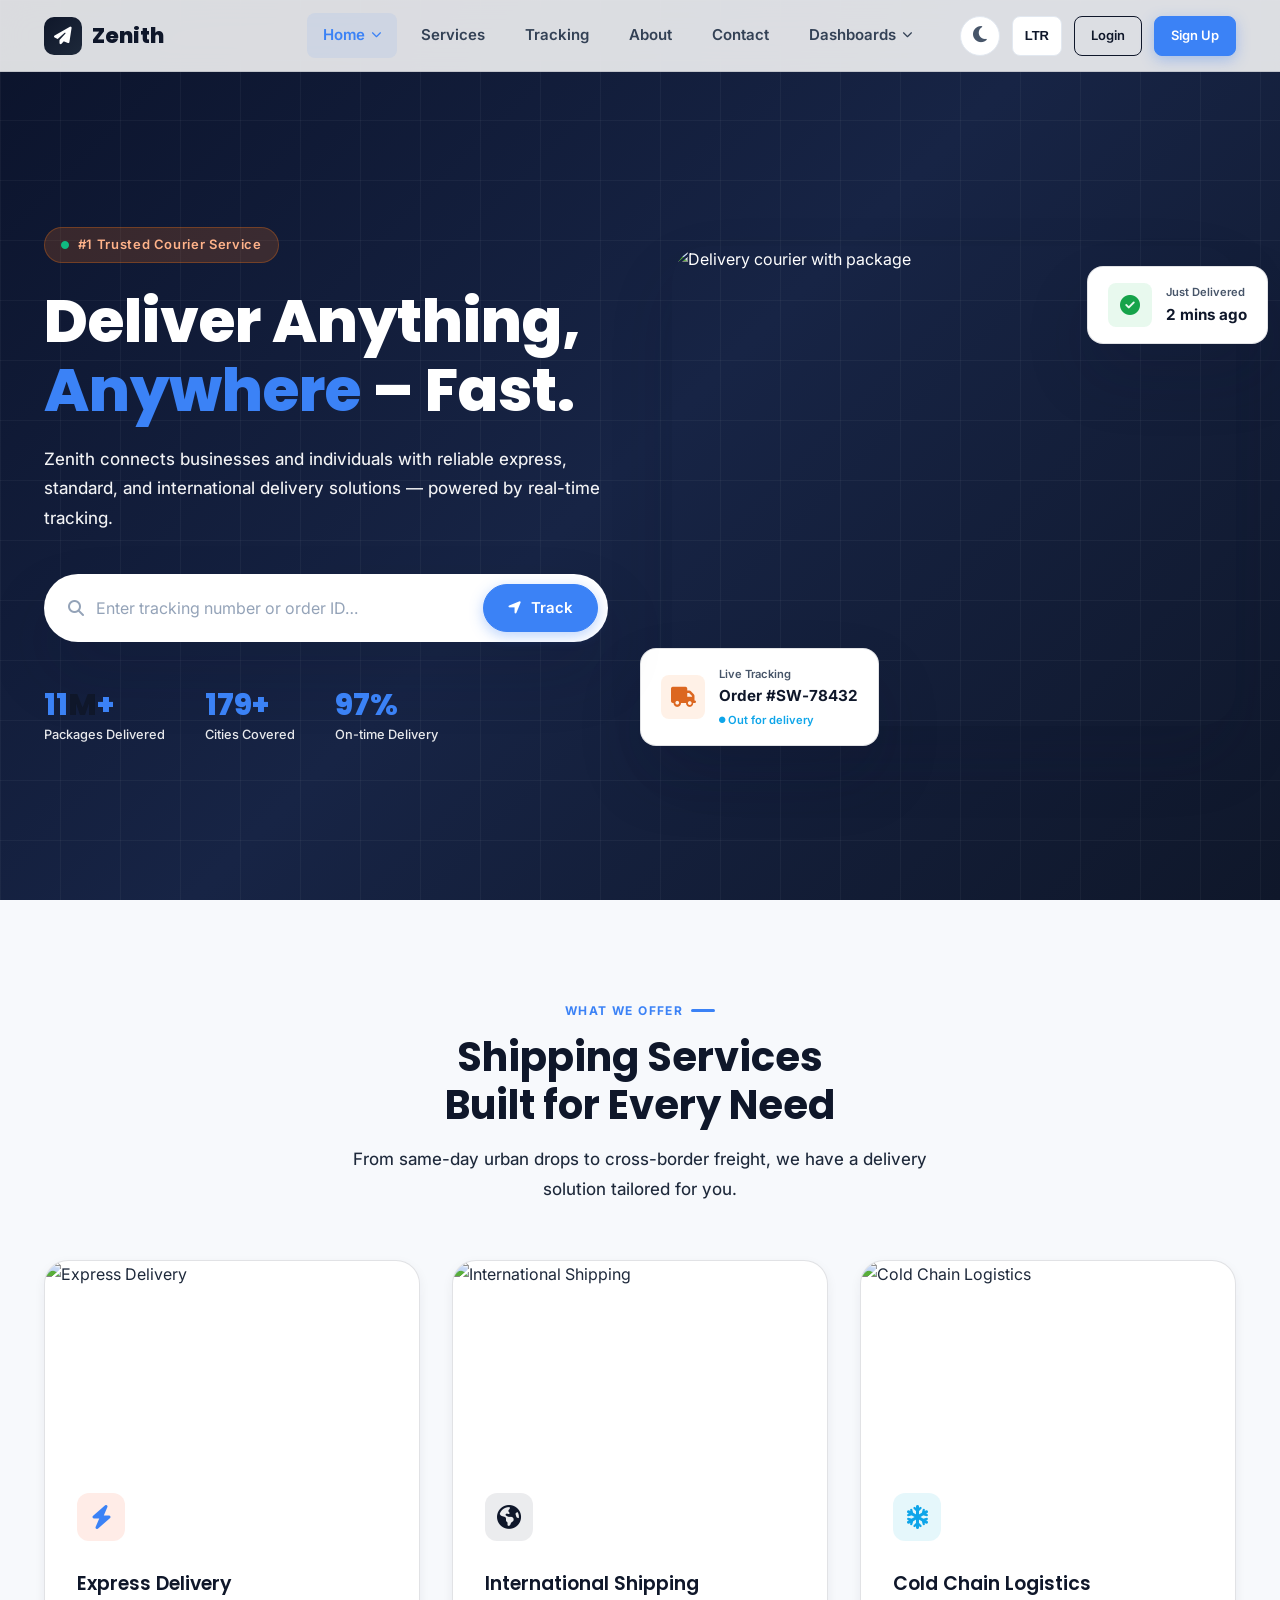
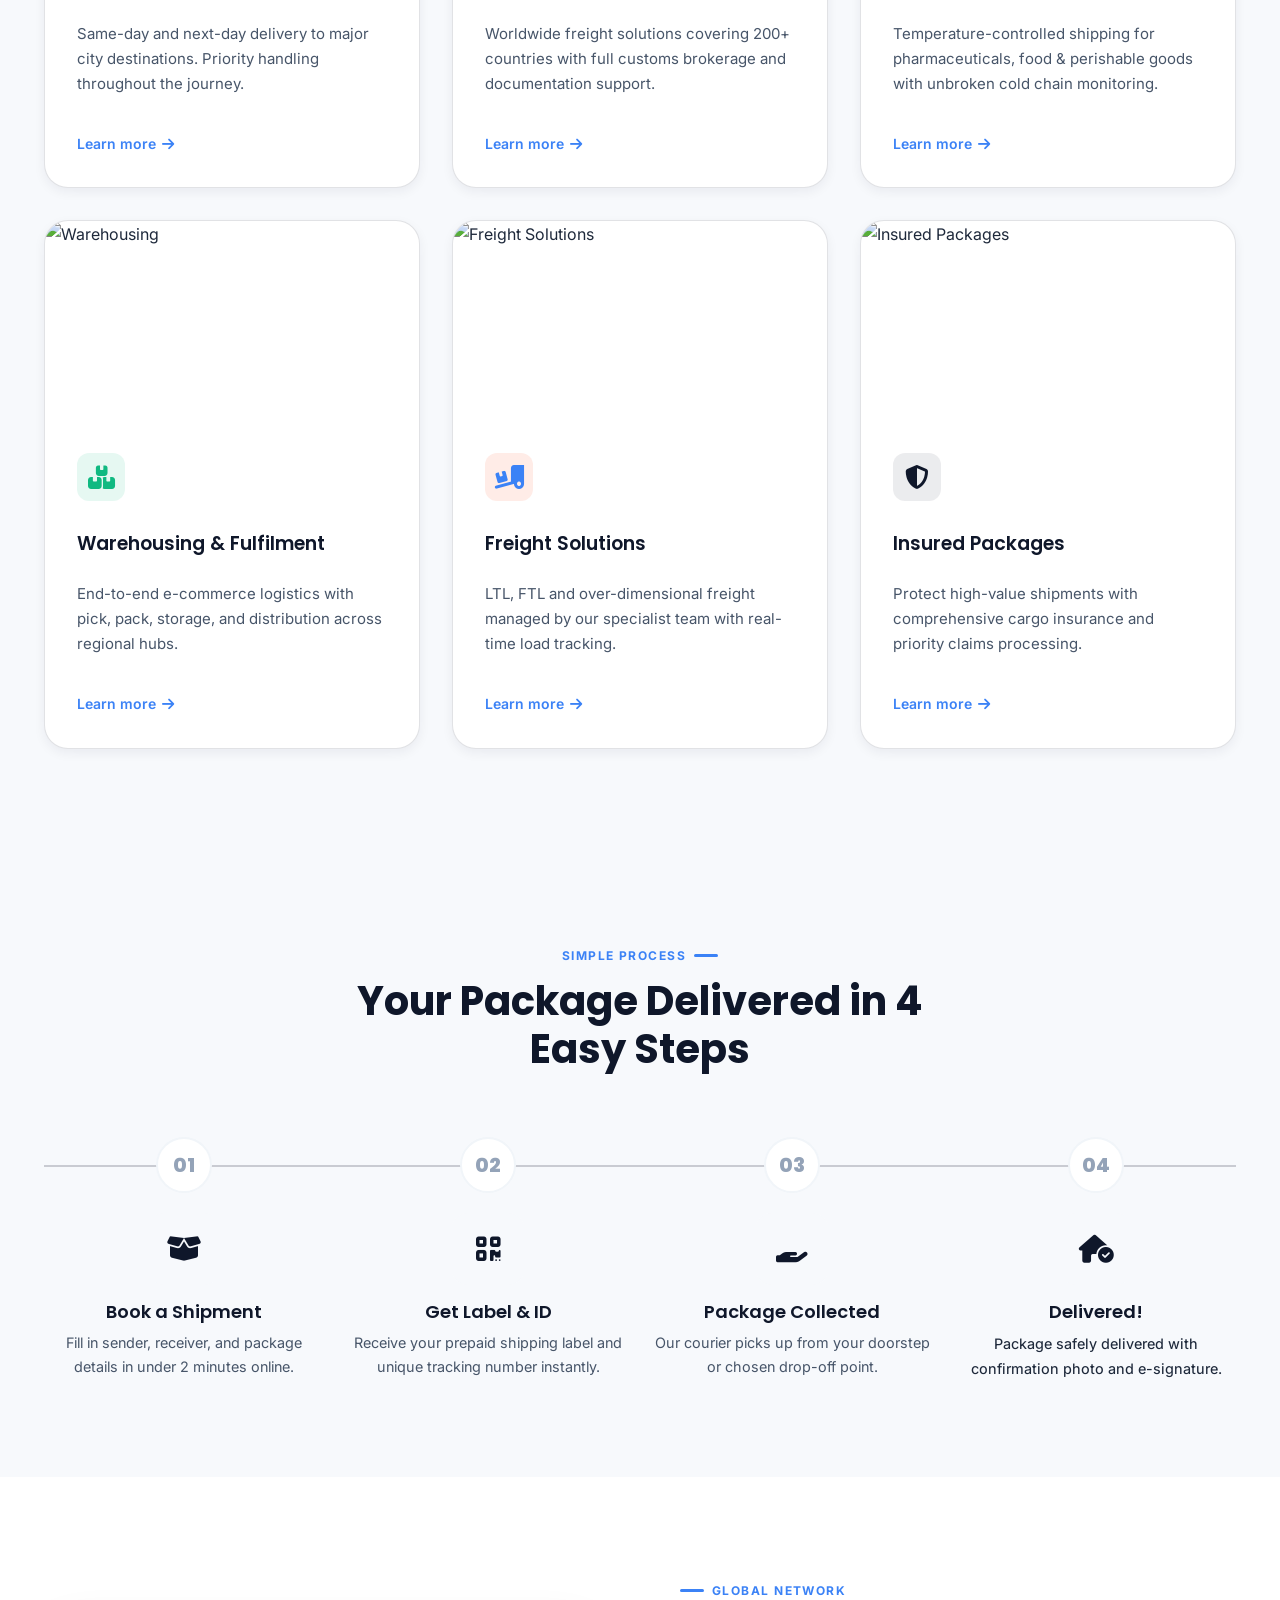
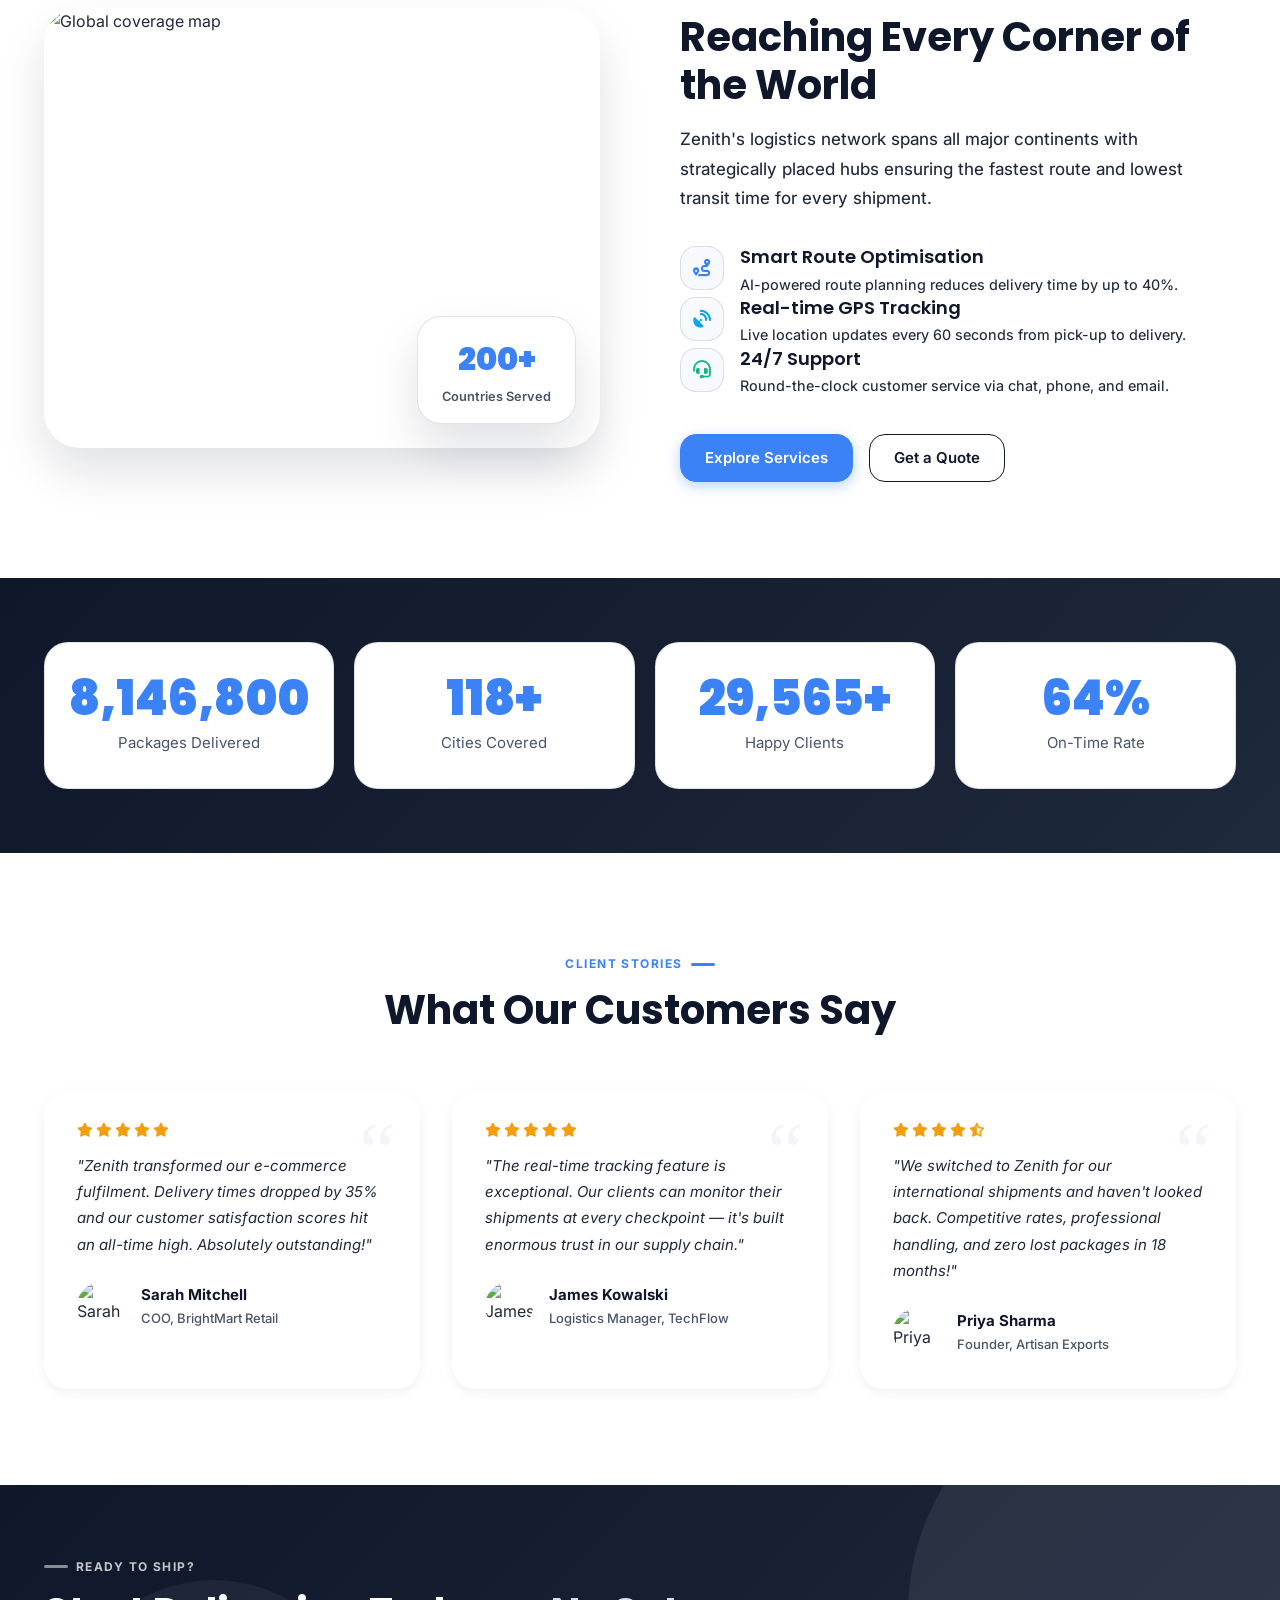
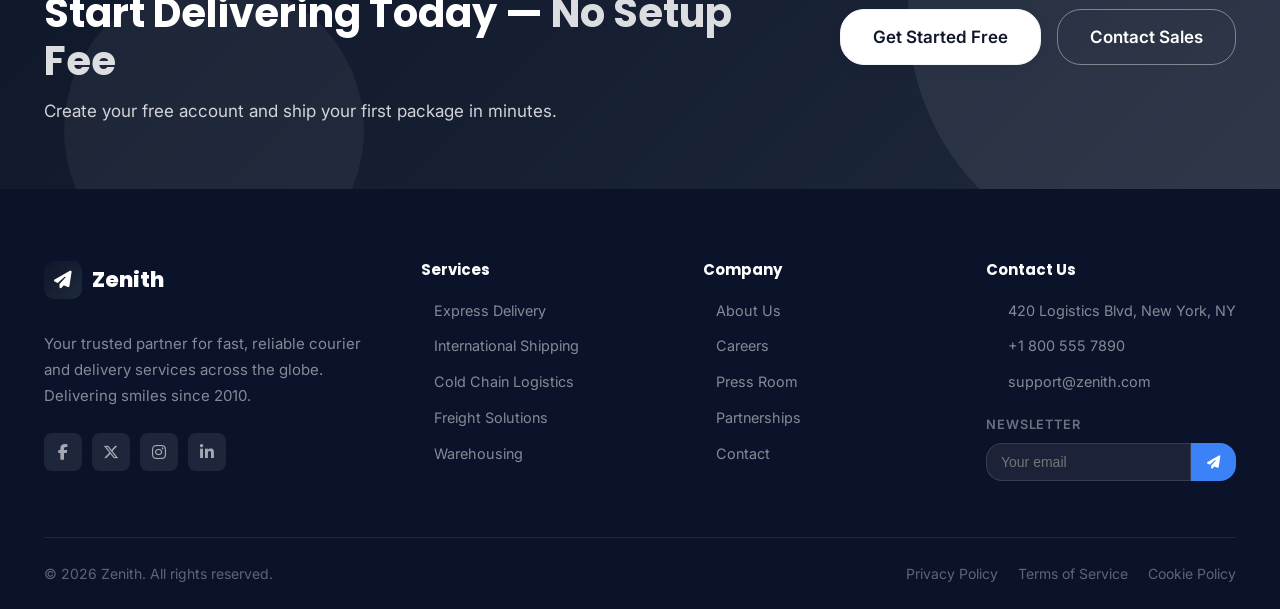
==== commit 40e02322: "Relocate theme and RTL toggles to hamburger menu for better responsiveness - Remove toggles from des" ====
--- a/index.html
+++ b/index.html
@@ -64,8 +64,7 @@
           <i class="fas fa-moon"></i>
         </button>
         <button class="rtl-toggle" title="Toggle RTL/LTR">
-          <i class="fas fa-right-left"></i>
-          <span>RTL/LTR</span>
+          <span>LTR</span>
         </button>
         <a href="login.html" class="btn btn-outline-primary btn-sm">Login</a>
         <a href="signup.html" class="btn btn-primary btn-sm">Sign Up</a>
@@ -95,7 +94,15 @@
       <a href="dashboard-admin.html" class="mobile-dropdown-item"><i class="fas fa-shield-halved"></i> Admin
         Dashboard</a>
     </div>
-    <div style="display:flex;gap:12px;padding-top:24px;">
+    <div style="padding-top:24px;border-top:1px solid var(--clr-border);margin-top:24px;display:flex;gap:12px;">
+      <button class="theme-toggle" id="themeToggleMobile" aria-label="Toggle Theme" style="flex:1;">
+        <i class="fas fa-moon"></i>
+      </button>
+      <button class="rtl-toggle" title="Toggle RTL/LTR" style="flex:1;">
+        <span>LTR</span>
+      </button>
+    </div>
+    <div style="display:flex;gap:12px;padding-top:12px;">
       <a href="login.html" class="btn btn-outline-primary" style="flex:1;text-align:center;">Login</a>
       <a href="signup.html" class="btn btn-primary" style="flex:1;text-align:center;">Sign Up</a>
     </div>
--- a/css/style.css
+++ b/css/style.css
@@ -25,20 +25,20 @@
   --clr-bg-card: #FFFFFF;
   --clr-bg-nav: rgba(255, 255, 255, 0.85);
   
-  --clr-gray-50: #F0F3F9;
-  --clr-gray-100: #E2E8F0;
-  --clr-gray-200: #CBD5E1;
-  --clr-gray-300: #B2BDCD;
+  --clr-gray-50: #F8FAFC;
+  --clr-gray-100: #F1F5F9;
+  --clr-gray-200: #E2E8F0;
+  --clr-gray-300: #CBD5E1;
   --clr-gray-400: #94A3B8;
   --clr-gray-500: #64748B;
   --clr-gray-600: #475569;
   --clr-gray-700: #334155;
   --clr-gray-800: #1E293B;
   --clr-gray-900: #0F172A;
-  --clr-dark: #0B132B;
+  --clr-dark: #0F172A;
   
-  --clr-border: rgba(11, 19, 43, 0.08); /* Increased for better contrast */
-  --clr-border-strong: rgba(11, 19, 43, 0.15);
+  --clr-border: rgba(15, 23, 42, 0.12); /* Slightly darker for better clarity */
+  --clr-border-strong: rgba(15, 23, 42, 0.2);
 
   /* Typography */
   --font-body: 'Inter', sans-serif;
@@ -264,7 +264,7 @@
 }
 
 .text-muted {
-  color: var(--clr-gray-500) !important; /* Standardized for better contrast */
+  color: var(--clr-gray-600) !important; /* Increased contrast for readability */
 }
 
 .section-label {
@@ -439,19 +439,19 @@
   background: var(--clr-accent);
   color: var(--clr-white);
   border-color: var(--clr-accent);
-  box-shadow: 0 4px 14px rgba(255, 74, 28, 0.25);
+  box-shadow: 0 4px 14px rgba(59, 130, 246, 0.35); /* Matched to clr-accent (Blue) */
 }
 
 .btn-primary:hover {
   background: var(--clr-accent-dark);
   border-color: var(--clr-accent-dark);
   transform: translateY(-2px);
-  box-shadow: 0 8px 24px rgba(255, 74, 28, 0.4);
+  box-shadow: 0 8px 24px rgba(59, 130, 246, 0.5); /* Increased for prominence */
 }
 
 .btn-primary:active {
   transform: translateY(0); /* Premium tactile feedback */
-  background: #C2410C; /* Darker fixed accent for high-contrast pressed state */
+  background: #1D4ED8; /* Darker blue accent for high-contrast pressed state */
   box-shadow: 0 4px 10px rgba(11, 19, 43, 0.2);
 }
 
@@ -647,7 +647,7 @@
   display: block;
   font-size: .875rem;
   font-weight: 600;
-  color: var(--clr-gray-800);
+  color: var(--clr-gray-900); /* Maximum contrast for accessibility */
   margin-bottom: 8px;
 }
 
@@ -670,7 +670,7 @@
 }
 
 .form-control::placeholder {
-  color: var(--clr-gray-400);
+  color: var(--clr-gray-500); /* Darker for better visibility */
 }
 
 select.form-control {
@@ -970,6 +970,43 @@
   color: var(--clr-accent);
 }
 
+/* ── Mobile Menu Toggles (Theme & RTL) ─────────────────── */
+.nav-mobile .theme-toggle,
+.nav-mobile .rtl-toggle {
+  background: var(--clr-bg-card);
+  border: 1px solid var(--clr-border);
+  padding: 10px 16px;
+  border-radius: var(--radius-md);
+  color: var(--clr-primary);
+  font-size: 0.9375rem;
+  font-weight: 600;
+  cursor: pointer;
+  transition: all var(--trans-base);
+  display: flex;
+  align-items: center;
+  justify-content: center;
+  gap: 6px;
+}
+
+.nav-mobile .theme-toggle:hover,
+.nav-mobile .rtl-toggle:hover {
+  background: var(--clr-accent);
+  color: var(--clr-white);
+  border-color: var(--clr-accent);
+}
+
+[data-theme="dark"] .nav-mobile .theme-toggle,
+[data-theme="dark"] .nav-mobile .rtl-toggle {
+  background: rgba(255, 255, 255, 0.08);
+  color: var(--clr-gray-100);
+}
+
+[data-theme="dark"] .nav-mobile .theme-toggle:hover,
+[data-theme="dark"] .nav-mobile .rtl-toggle:hover {
+  background: var(--clr-accent);
+  color: var(--clr-white);
+}
+
 /* ── 11. HERO (HOME 1) ──────────────────────────────────── */
 .hero-1 {
   min-height: 100vh;
@@ -3053,6 +3090,12 @@
     display: block;
   }
 
+  /* Hide toggles in nav-actions on mobile – they're in mobile menu */
+  .nav-actions .theme-toggle,
+  .nav-actions .rtl-toggle {
+    display: none !important;
+  }
+
   /* Keep Login/Sign Up visible at tablet — just smaller */
   .nav-actions {
     margin-left: auto;
@@ -3064,15 +3107,20 @@
     font-size: 0.8125rem;
   }
 
-  /* Shrink RTL toggle label at tablet */
-  .rtl-toggle span {
+  /* Shrink RTL toggle label at tablet – only in nav-actions, not mobile menu */
+  .nav-actions .rtl-toggle span {
     display: none;
   }
 
-  .rtl-toggle {
+  .nav-actions .rtl-toggle {
     padding: 0 10px;
     min-width: 36px;
     justify-content: center;
+  }
+
+  /* Keep RTL toggle text visible in mobile menu */
+  .nav-mobile .rtl-toggle span {
+    display: inline;
   }
 
   .nav-inner {
@@ -3757,6 +3805,15 @@
   border-color: rgba(249, 115, 22, 0.3) !important;
 }
 
+/* ── Desktop: Hide duplicate toggles in mobile menu ── */
+@media (min-width: 992px) {
+  /* Hide the toggles that are in the mobile menu on desktop */
+  .nav-mobile .theme-toggle,
+  .nav-mobile .rtl-toggle {
+    display: none !important;
+  }
+}
+
 /* ── 1024px Nav Alignment & spacing ── */
 @media (min-width: 992px) and (max-width: 1200px) {
   .nav-inner {
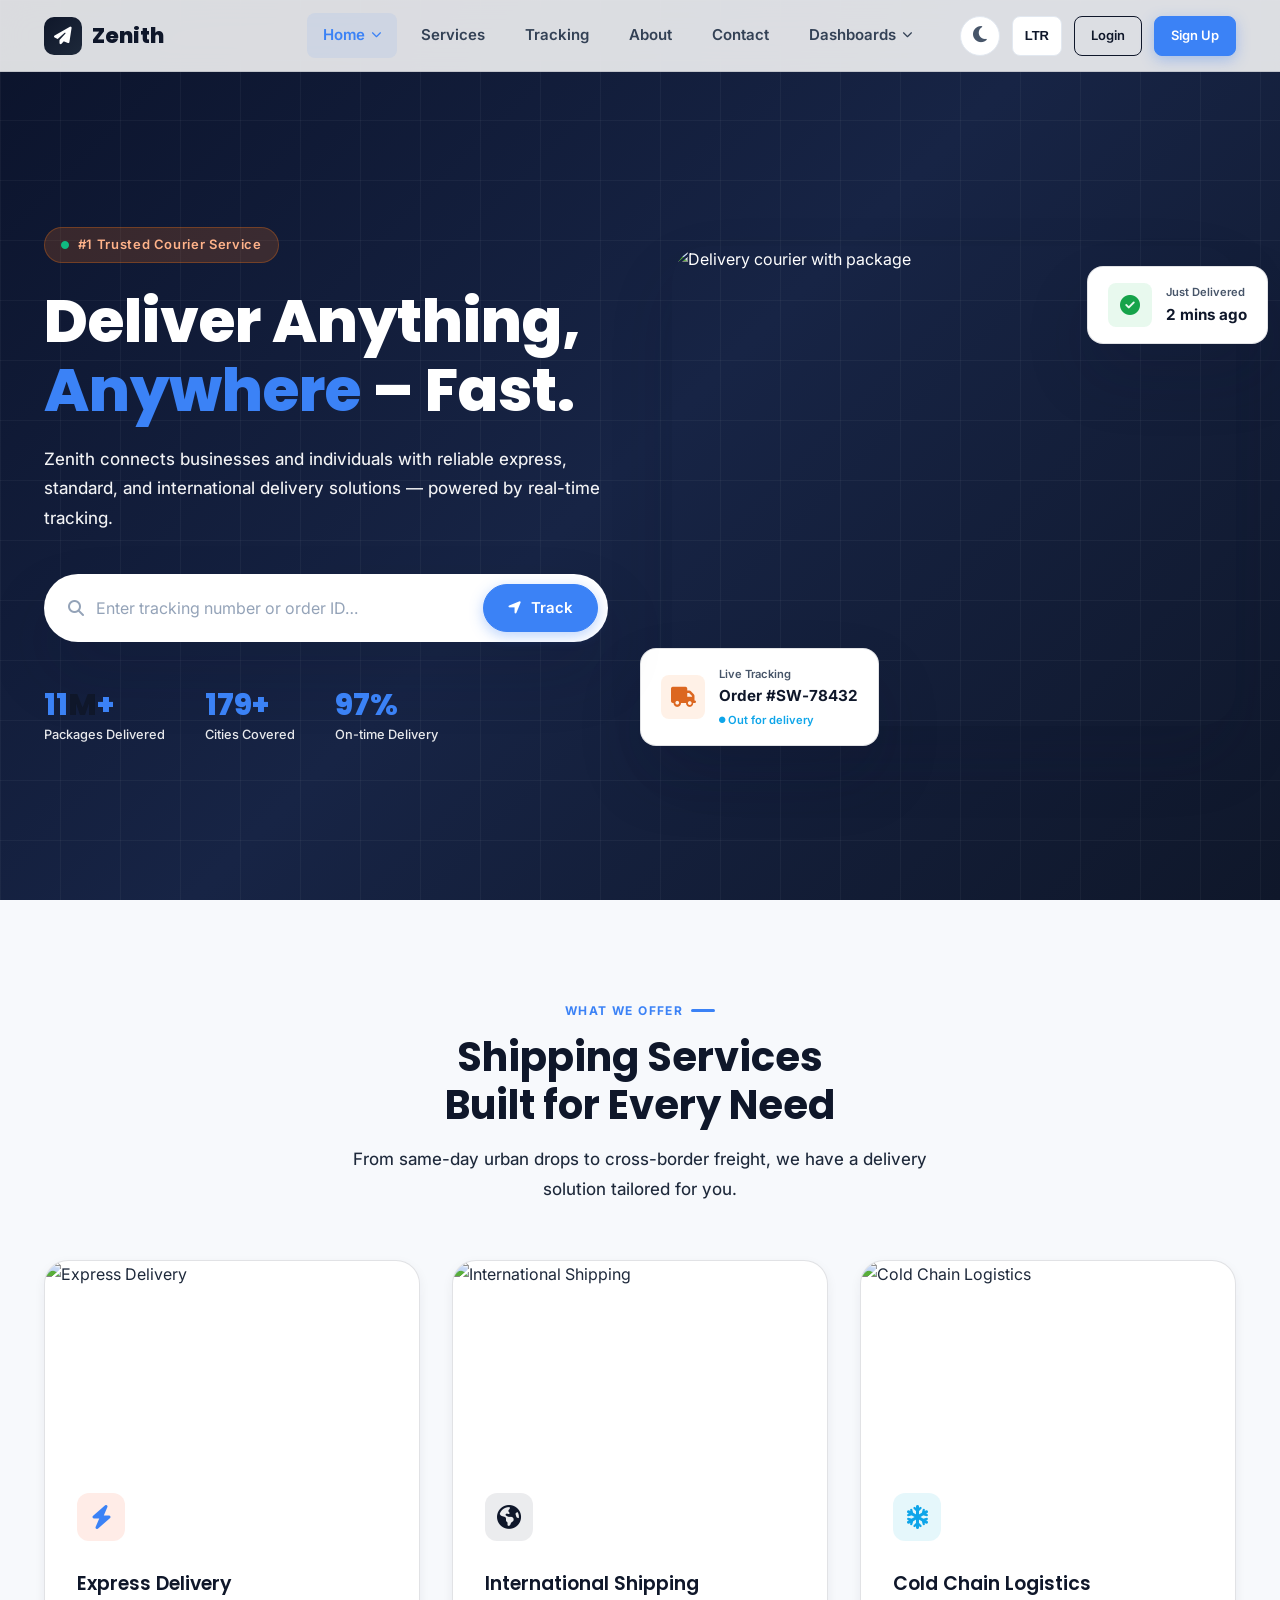
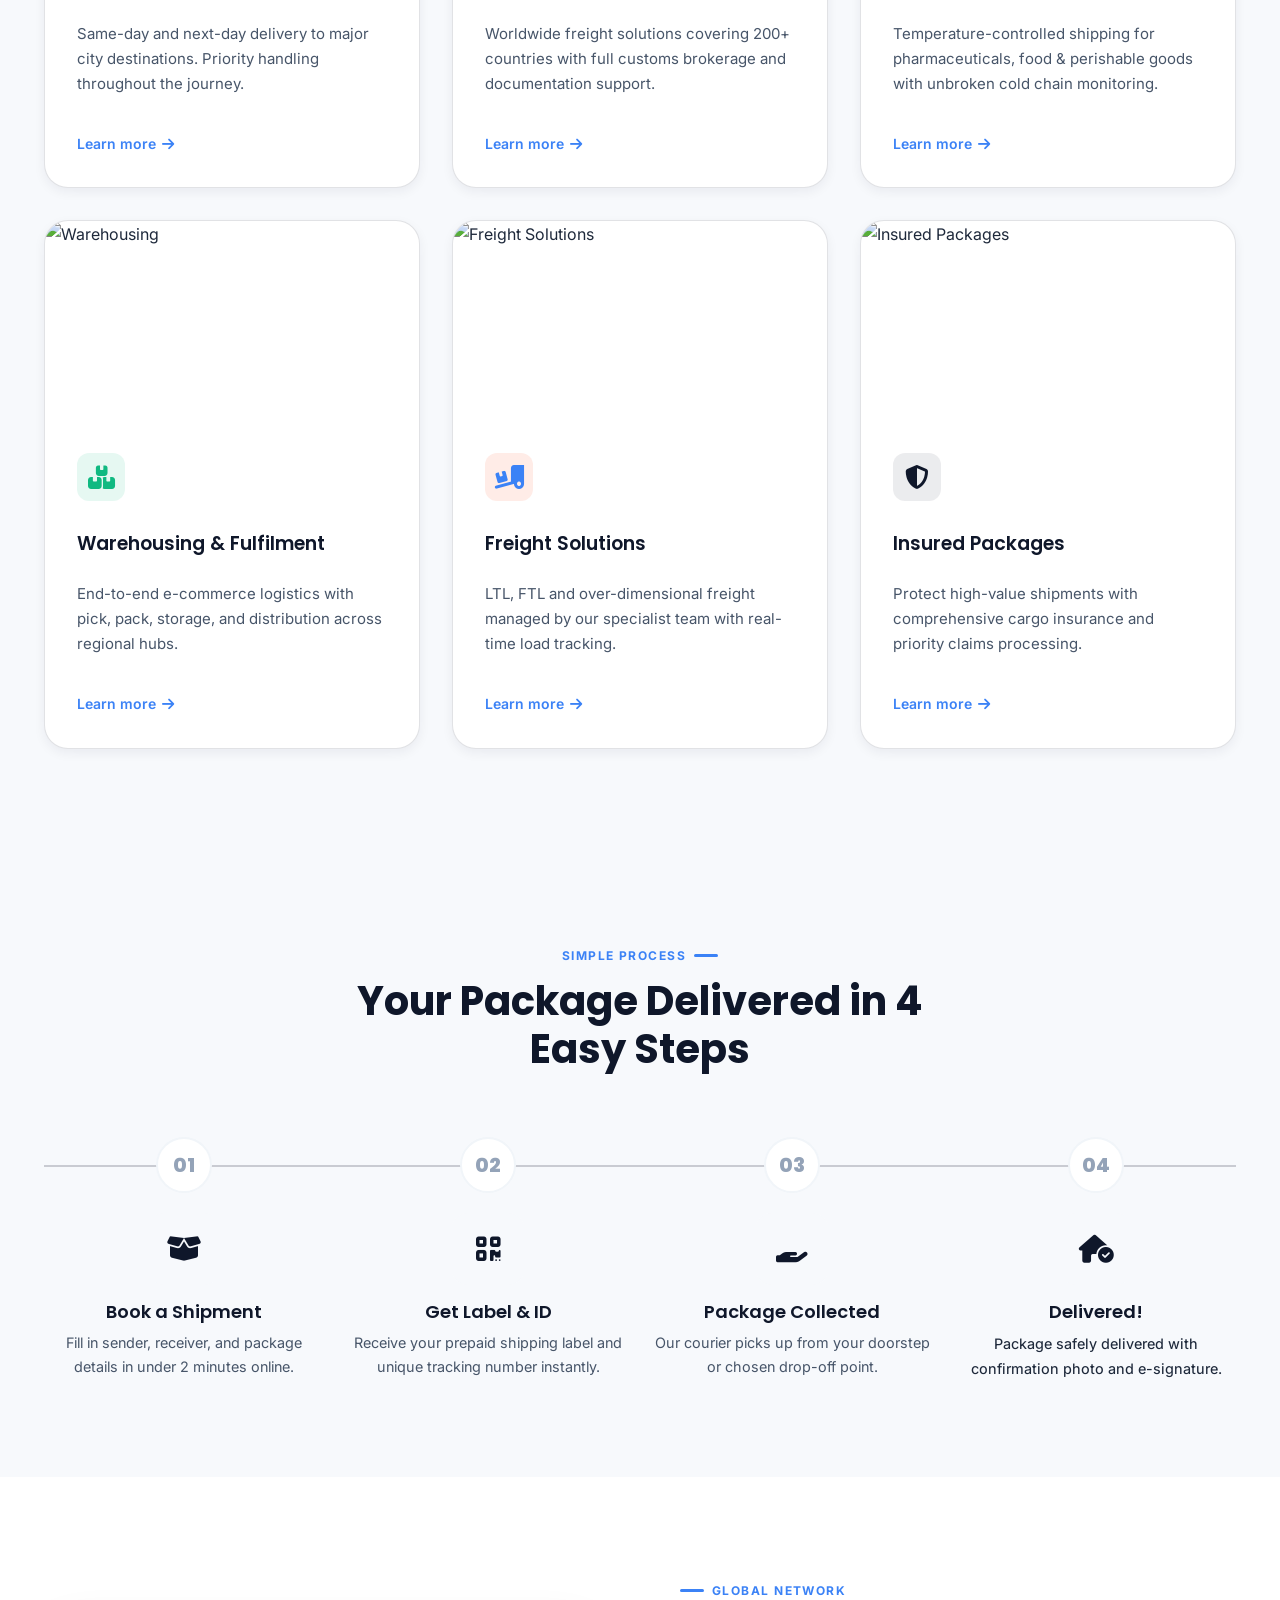
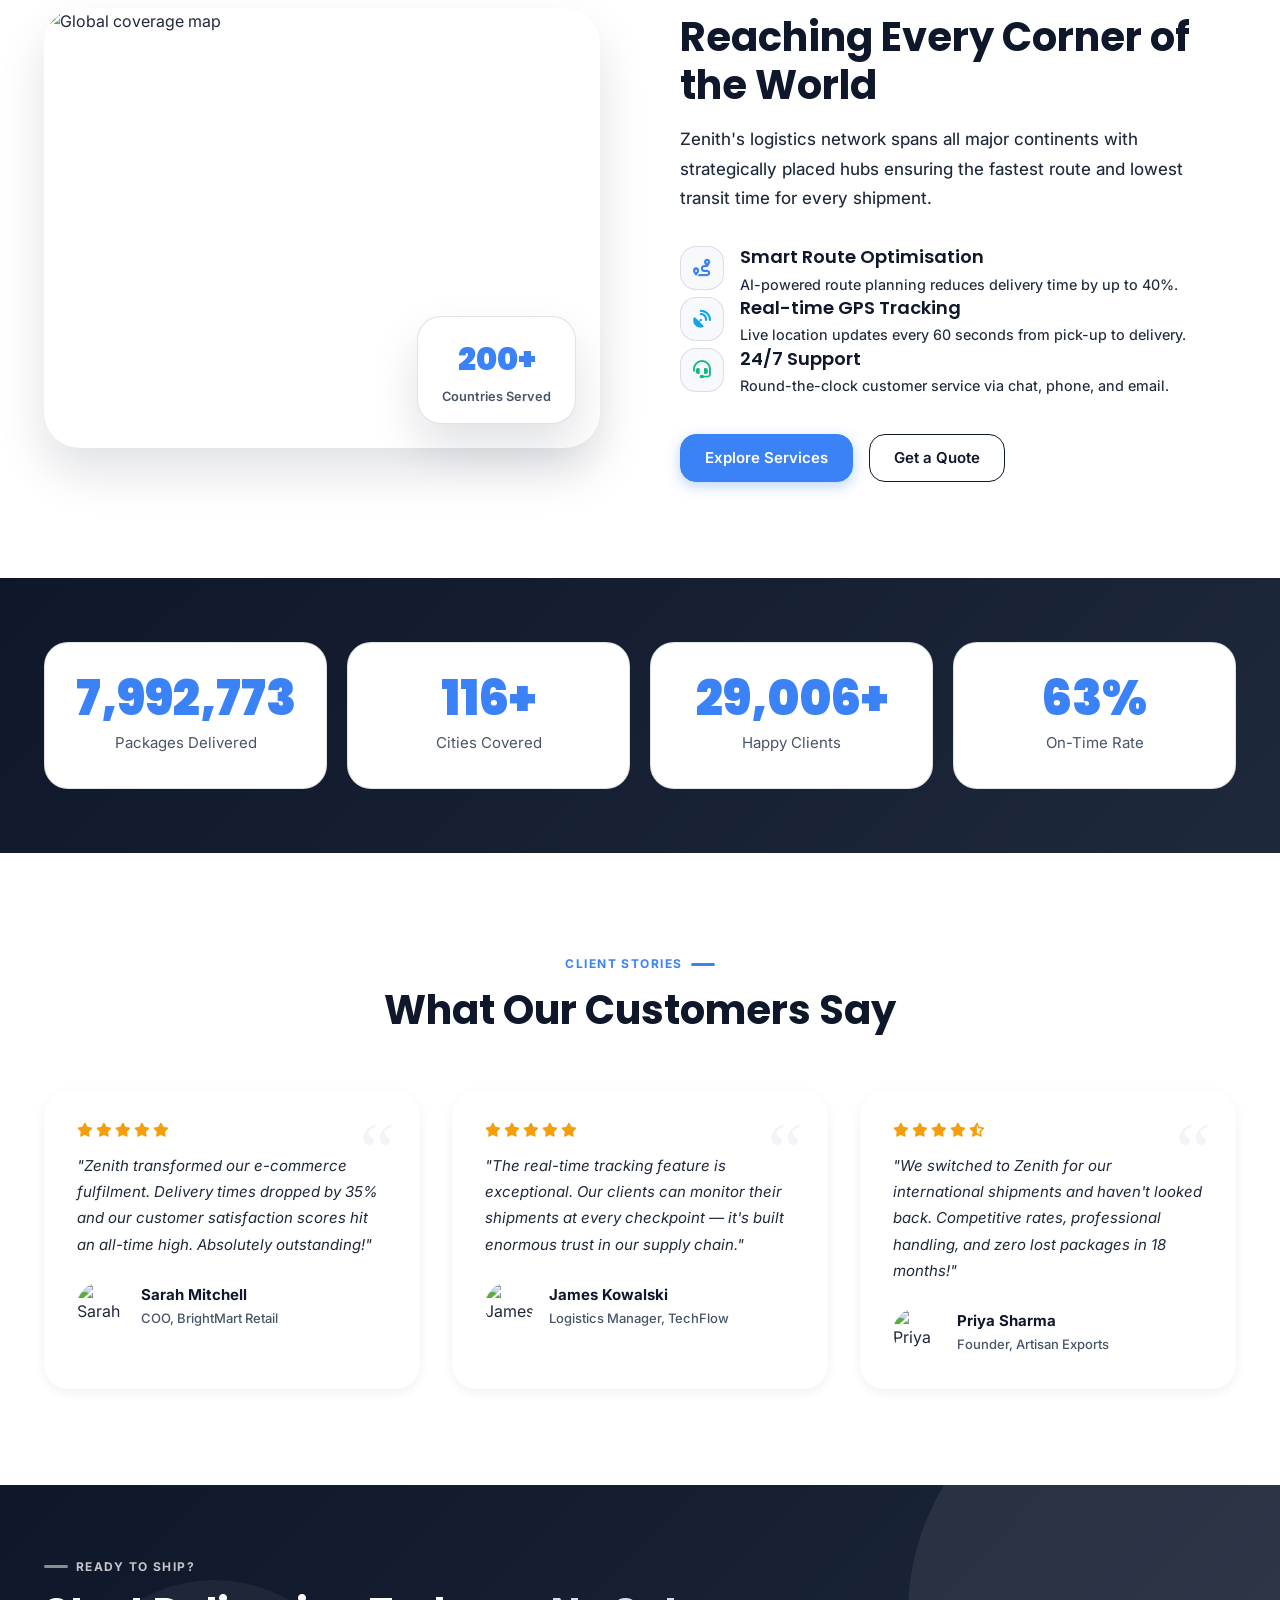
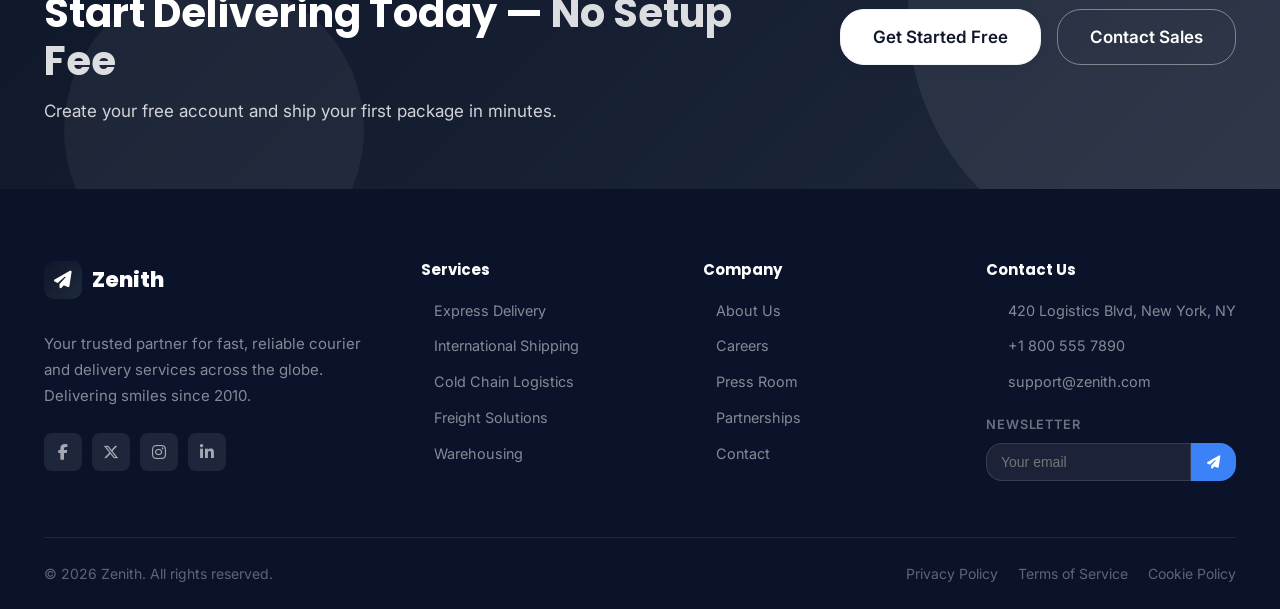
==== commit 10b46c4d: "Replace emoji usage with Font Awesome icons for professional UI - Replace down arrow emoji (▾) with " ====
--- a/index.html
+++ b/index.html
@@ -79,7 +79,7 @@
 
   <!-- Mobile Nav -->
   <div class="nav-mobile" id="mobileNav">
-    <a href="#" class="mobile-nav-link" data-dropdown="#mob-drop-home">Home <span class="chevron-m">▾</span></a>
+    <a href="#" class="mobile-nav-link" data-dropdown="#mob-drop-home">Home <i class="fas fa-chevron-down chevron-m"></i></a>
     <div id="mob-drop-home" class="mobile-dropdown">
       <a href="index.html" class="mobile-dropdown-item"><i class="fas fa-home"></i> Home 1</a>
       <a href="index2.html" class="mobile-dropdown-item"><i class="fas fa-layer-group"></i> Home 2</a>
@@ -88,7 +88,7 @@
     <a href="tracking.html" class="mobile-nav-link">Tracking</a>
     <a href="about.html" class="mobile-nav-link">About</a>
     <a href="contact.html" class="mobile-nav-link">Contact</a>
-    <a href="#" class="mobile-nav-link" data-dropdown="#mob-drop-dash">Dashboards <span class="chevron-m">▾</span></a>
+    <a href="#" class="mobile-nav-link" data-dropdown="#mob-drop-dash">Dashboards <i class="fas fa-chevron-down chevron-m"></i></a>
     <div id="mob-drop-dash" class="mobile-dropdown">
       <a href="dashboard-user.html" class="mobile-dropdown-item"><i class="fas fa-user-circle"></i> User Dashboard</a>
       <a href="dashboard-admin.html" class="mobile-dropdown-item"><i class="fas fa-shield-halved"></i> Admin
--- a/css/style.css
+++ b/css/style.css
@@ -949,6 +949,27 @@
   color: var(--clr-accent);
 }
 
+/* Chevron icon styling */
+.mobile-nav-link .chevron-m {
+  display: inline-flex;
+  align-items: center;
+  justify-content: center;
+  width: 20px;
+  height: 20px;
+  font-size: 0.875rem;
+  transition: transform var(--trans-base);
+  flex-shrink: 0;
+}
+
+[data-theme="dark"] .mobile-nav-link {
+  color: var(--clr-gray-200);
+  border-bottom-color: rgba(255, 255, 255, 0.1);
+}
+
+[data-theme="dark"] .mobile-nav-link:hover {
+  color: var(--clr-accent);
+}
+
 .mobile-dropdown {
   display: none;
   padding: 8px 0 0 16px;
